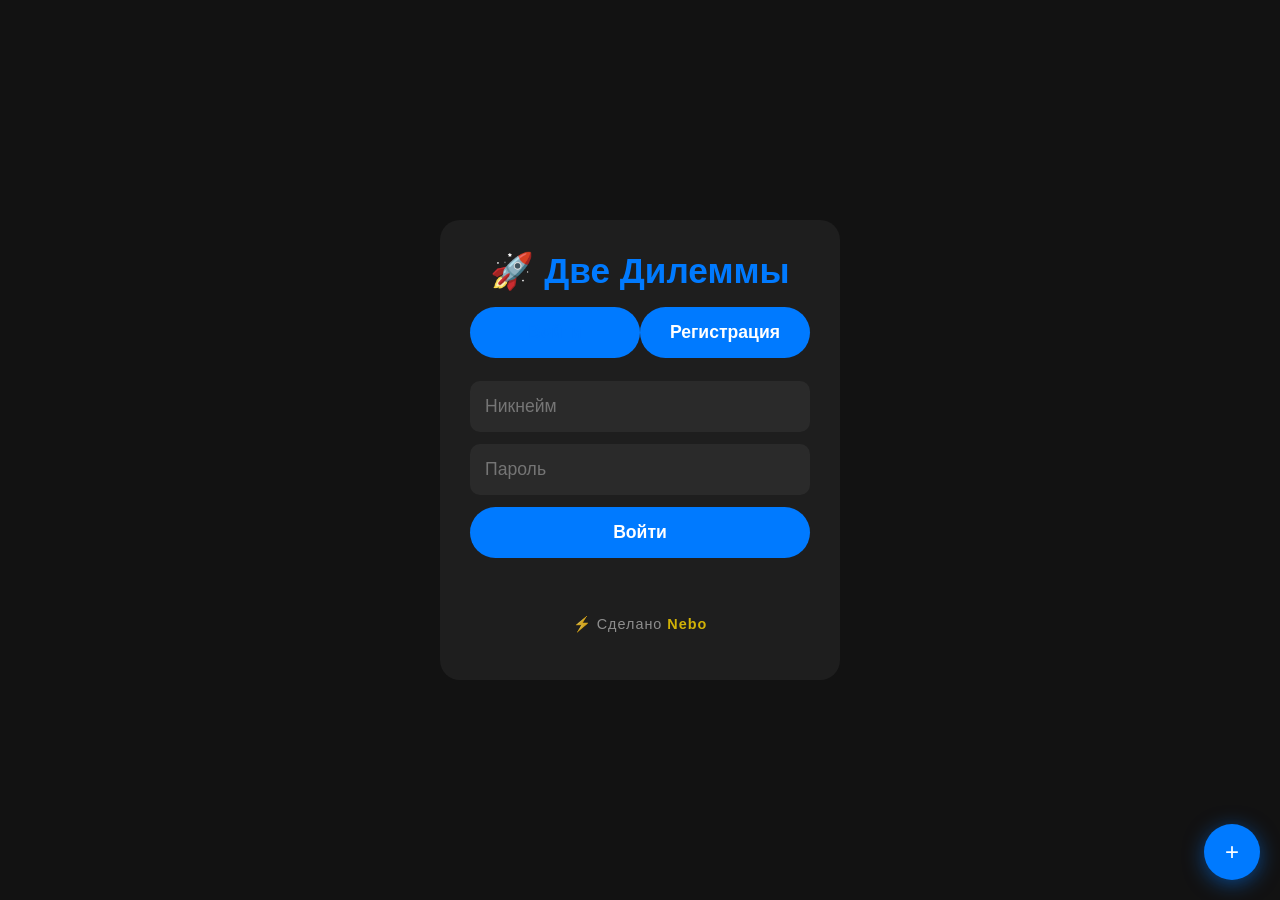
==== dilemma-app/index.html @ 1acfc41c "Add files via upload" ====
<!DOCTYPE html>
<html lang="ru">
<head>
    <meta charset="UTF-8">
    <meta name="viewport" content="width=device-width, initial-scale=1.0, maximum-scale=1.0, user-scalable=no">
    <meta name="theme-color" content="#121212">
    <meta name="author" content="Nebo99447-lgtm">
    <meta name="creator" content="Nebo99447-lgtm">
    <title>Две Дилеммы</title>
    <style>
        :root {
            --bg: #121212;
            --surface: #1e1e1e;
            --surface2: #2a2a2a;
            --text: #fff;
            --text2: #aaa;
            --gold: #ffd700;
            --side-a: #007aff;
            --side-a-light: rgba(0,122,255,0.15);
            --side-a-border: rgba(0,122,255,0.4);
            --side-b: #ff2d55;
            --side-b-light: rgba(255,45,85,0.15);
            --side-b-border: rgba(255,45,85,0.4);
        }
        .light-theme {
            --bg: #f2f2f7;
            --surface: #ffffff;
            --surface2: #e5e5ea;
            --text: #1c1c1e;
            --text2: #636366;
            --gold: #ff9500;
            --side-a: #007aff;
            --side-a-light: rgba(0,122,255,0.1);
            --side-a-border: rgba(0,122,255,0.5);
            --side-b: #ff3b30;
            --side-b-light: rgba(255,59,48,0.1);
            --side-b-border: rgba(255,59,48,0.5);
        }
        *{margin:0;padding:0;box-sizing:border-box}
        body{
            font-family:-apple-system,BlinkMacSystemFont,'Segoe UI',Roboto,sans-serif;
            background:var(--bg);
            color:var(--text);
            display:flex;
            justify-content:center;
            align-items:center;
            min-height:100vh;
            text-align:center;
            transition:background 0.3s;
            overflow-x:hidden;
            -webkit-tap-highlight-color:transparent;
            user-select:none;
        }
        .fullscreen-container{display:flex;justify-content:center;align-items:center;width:100%;min-height:100vh;padding:20px}
        .login-box{background:var(--surface);padding:30px;border-radius:20px;width:90%;max-width:400px;position:relative}
        .login-box h1{color:var(--side-a);margin-bottom:15px;font-size:2.2em;cursor:pointer}
        .login-box p{color:var(--text2);margin-bottom:15px;font-size:0.9em;line-height:1.4}
        .login-box input{width:100%;padding:15px;margin-bottom:12px;border-radius:10px;border:none;background:var(--surface2);color:var(--text);font-size:1.1em}
        .login-box button{background:var(--side-a);border:none;color:#fff;padding:15px 30px;font-size:1.1em;border-radius:50px;width:100%;cursor:pointer;font-weight:700;margin-bottom:8px}
        .error-message{color:var(--side-b);margin-top:8px;min-height:20px;font-size:0.9em}
        .success-message{color:#34c759;margin-top:8px;min-height:20px;font-size:0.9em}
        .made-by{margin-top:20px;font-size:0.85em;color:var(--text2);letter-spacing:1px;opacity:0.8}
        .made-by strong{color:var(--gold);font-weight:700}
        .tab-buttons{display:flex;gap:0;margin-bottom:15px}
        .tab-btn{flex:1;padding:12px;background:transparent;border:none;color:var(--text2);cursor:pointer;font-weight:700;border-bottom:3px solid transparent;transition:.2s;font-size:1em}
        .tab-btn.active{color:var(--side-a);border-bottom-color:var(--side-a)}
        .header{position:fixed;top:0;left:0;right:0;padding:8px 15px;background:rgba(0,0,0,0.85);backdrop-filter:blur(20px);-webkit-backdrop-filter:blur(20px);z-index:10;display:flex;align-items:center;justify-content:space-between;font-weight:700;color:var(--gold);gap:6px;flex-wrap:wrap}
        .icon-btn{background:0 0;border:none;font-size:1.3em;cursor:pointer;padding:5px;position:relative}
        .notification-badge{position:absolute;top:0;right:0;background:var(--side-b);color:#fff;font-size:.6em;width:18px;height:18px;border-radius:50%;display:flex;align-items:center;justify-content:center;font-weight:700}
        .streak-badge{background:linear-gradient(135deg,#ff9500,#ff5e00);color:#fff;padding:4px 10px;border-radius:15px;font-size:.8em;animation:glow 2s infinite}
        @keyframes glow{0%,100%{box-shadow:0 0 5px rgba(255,149,0,0.5)}50%{box-shadow:0 0 15px rgba(255,149,0,0.8)}}
        .search-container{padding:70px 15px 10px}
        #searchInput{width:100%;padding:12px 16px;border-radius:25px;border:1px solid var(--surface2);background:var(--surface);color:var(--text);font-size:.95em;outline:0}
        #searchInput:focus{border-color:var(--side-a);box-shadow:0 0 0 3px var(--side-a-light)}
        .categories{display:flex;gap:8px;overflow-x:auto;overflow-y:hidden;padding:10px 15px;scrollbar-width:thin;-webkit-overflow-scrolling:touch;white-space:nowrap;flex-wrap:nowrap;cursor:grab}
        .categories:active{cursor:grabbing}
        .categories::-webkit-scrollbar{display:block;height:4px}
        .categories::-webkit-scrollbar-track{background:var(--surface);border-radius:2px}
        .categories::-webkit-scrollbar-thumb{background:var(--side-a);border-radius:2px}
        .category-btn{background:var(--surface);border:1px solid var(--surface2);color:var(--text);padding:8px 16px;border-radius:20px;font-size:.80em;white-space:nowrap;cursor:pointer;transition:.2s;flex-shrink:0;display:inline-block;user-select:none}
        .category-btn.active{background:var(--side-a);border-color:var(--side-a);color:#fff}
        #swipeContainer{touch-action:pan-y}
        #appScreen{width:100%;max-width:500px;padding-bottom:80px}
        #question{font-size:1.6em;font-weight:700;margin:10px 20px 15px;text-shadow:1px 1px 5px rgba(0,0,0,0.3);min-height:50px;line-height:1.3}
        .category-badge{display:inline-block;background:var(--surface2);padding:4px 12px;border-radius:10px;font-size:.75em;color:var(--text2)}
        .choices{display:flex;flex-direction:column;gap:12px;margin-bottom:15px;padding:0 15px}
        .choice-btn{border-radius:18px;padding:18px 14px;color:var(--text);font-size:1em;font-weight:700;cursor:pointer;transition:.2s;text-align:left;border:2px solid transparent;position:relative;z-index:1}
        #optionA{background:var(--side-a-light);border-color:var(--side-a-border)}
        #optionA:active{background:rgba(0,122,255,0.3);transform:scale(0.97)}
        #optionA:disabled{cursor:not-allowed;opacity:.7;pointer-events:none}
        #optionB{background:var(--side-b-light);border-color:var(--side-b-border)}
        #optionB:active{background:rgba(255,45,85,0.3);transform:scale(0.97)}
        #optionB:disabled{cursor:not-allowed;opacity:.7;pointer-events:none}
        .choice-text{display:block;margin-bottom:8px;font-size:1.1em;pointer-events:none}
        .vote-info{display:flex;justify-content:space-between;align-items:center;pointer-events:none}
        .vote-count{font-size:.85em;color:var(--text2)}
        .percentage{font-size:1.2em;color:var(--gold);font-weight:700}
        .progress-bar{height:5px;background:rgba(255,255,255,0.1);border-radius:3px;margin-top:8px;overflow:hidden}
        .progress-fill{height:100%;border-radius:3px;transition:width .6s}
        #progressA{background:var(--side-a)}
        #progressB{background:var(--side-b)}
        .or-divider{font-size:.9em;color:var(--text2);letter-spacing:3px;background:var(--bg);padding:4px;border-radius:10px;align-self:center;width:50px}
        .action-buttons{display:flex;flex-wrap:wrap;justify-content:center;gap:6px;padding:0 15px}
        #showCommentsBtn,#nextBtn,#shareBtn{border:none;color:#fff;padding:10px 18px;font-size:.9em;font-weight:700;border-radius:50px;cursor:pointer;transition:.2s}
        #showCommentsBtn{background:var(--side-a)}
        #nextBtn{background:var(--side-b)}
        #shareBtn{background:#34c759}
        #commentForm{padding:0 15px;margin-top:15px}
        #newCommentInput,#replyInput,#questionInput,#optionAInput,#optionBInput{width:100%;padding:12px;border-radius:10px;border:1px solid var(--surface2);background:var(--surface);color:var(--text);font-size:.95em;margin-bottom:8px;resize:vertical;font-family:inherit}
        #submitCommentBtn,#submitReplyBtn{background:var(--side-a);border:none;color:#fff;padding:10px 20px;border-radius:20px;cursor:pointer;font-weight:700}
        .comments-header{display:flex;justify-content:space-between;align-items:center;margin-bottom:12px}
        .comments-header h3{margin:0;color:var(--gold);font-size:1.1em}
        .sort-buttons{display:flex;gap:4px}
        .sort-btn{background:var(--surface2);border:none;color:var(--text2);padding:5px 10px;border-radius:15px;font-size:.75em;cursor:pointer;transition:.2s}
        .sort-btn.active{background:var(--side-a);color:#fff}
        #commentsSection{background:var(--surface);border-radius:18px;padding:15px;margin:15px;text-align:left;max-height:50vh;overflow-y:auto}
        .comment-item{border-radius:12px;margin-bottom:10px;padding:10px 12px;transition:.2s;position:relative}
        .comment-item.choice-a{background:var(--side-a-light);border:1px solid var(--side-a-border);border-left:4px solid var(--side-a)}
        .comment-item.choice-b{background:var(--side-b-light);border:1px solid var(--side-b-border);border-left:4px solid var(--side-b)}
        .comment-header{display:flex;justify-content:space-between;align-items:center;margin-bottom:6px;font-size:.85em}
        .comment-user-info{display:flex;align-items:center;gap:8px}
        .avatar-small{width:26px;height:26px;border-radius:50%;display:inline-flex;align-items:center;justify-content:center;font-weight:700;font-size:.7em;color:#fff;flex-shrink:0}
        .comment-author{font-weight:700;color:var(--gold);cursor:pointer}
        .comment-choice-badge{font-size:.75em;padding:2px 8px;border-radius:10px;font-weight:700}
        .comment-item.choice-a .comment-choice-badge{background:var(--side-a);color:#fff}
        .comment-item.choice-b .comment-choice-badge{background:var(--side-b);color:#fff}
        .comment-text{margin:6px 0;word-break:break-word;line-height:1.4;font-size:.95em}
        .comment-actions{display:flex;gap:15px;margin-top:8px;font-size:.85em;align-items:center}
        .like-btn,.reply-btn,.delete-btn{background:0 0;border:none;color:var(--text2);cursor:pointer;display:flex;align-items:center;gap:4px;padding:4px 8px;border-radius:12px;transition:.2s;font-size:.85em}
        .like-btn:hover,.reply-btn:hover{background:rgba(255,255,255,0.1)}
        .like-btn.liked{color:var(--side-b)}
        .delete-btn{color:#ff3b30;margin-left:auto}
        .delete-btn:hover{background:rgba(255,59,48,0.2)}
        .ban-btn{background:rgba(255,0,0,0.2)!important;color:#f44!important;margin-left:4px!important}
        .ban-btn:hover{background:rgba(255,0,0,0.4)!important}
        .replies-container{margin-top:8px;margin-left:12px;border-left:2px solid var(--surface2);padding-left:12px}
        .reply-item{background:var(--surface);border-radius:8px;padding:6px 10px;margin-bottom:6px;font-size:.85em;position:relative}
        .reply-item .delete-btn{font-size:.7em;padding:2px 4px}
        .reply-author{font-weight:700;color:var(--gold);cursor:pointer}
        .dilemma-card{background:var(--surface);border-radius:12px;padding:12px;margin-bottom:10px;cursor:pointer;transition:.2s;text-align:left;border:1px solid var(--surface2)}
        .dilemma-card:hover{border-color:var(--side-a);transform:translateY(-1px)}
        .dilemma-card-header{display:flex;justify-content:space-between;align-items:center;margin-bottom:6px}
        .dilemma-card-category{font-size:.75em;color:var(--text2);background:var(--surface2);padding:2px 8px;border-radius:10px}
        .dilemma-card-votes{font-size:.8em;color:var(--gold)}
        .dilemma-card-question{font-weight:700;font-size:.95em;margin-bottom:8px;color:var(--text)}
        .dilemma-card-options{display:flex;gap:8px}
        .dilemma-option{flex:1;font-size:.8em;padding:6px 10px;border-radius:8px;text-align:center}
        .option-a{background:var(--side-a-light);color:var(--side-a)}
        .option-b{background:var(--side-b-light);color:var(--side-b)}
        #profileScreen,#createScreen,#userProfileScreen{position:fixed;top:0;left:0;right:0;bottom:0;background:var(--bg);z-index:20;overflow-y:auto}
        .profile-header{display:flex;align-items:center;gap:12px;padding:12px 15px;background:var(--surface);position:sticky;top:0;z-index:1}
        .profile-header h2{font-size:1.1em}
        .profile-content{padding:20px;text-align:center}
        .avatar-large{width:80px;height:80px;border-radius:50%;display:inline-flex;align-items:center;justify-content:center;font-weight:700;font-size:2em;color:#fff;margin:15px 0}
        .streak-info{margin:8px 0;font-size:1.1em}
        .subscribe-btn,.unsubscribe-btn{border:none;color:#fff;padding:10px 25px;border-radius:50px;cursor:pointer;font-weight:700;font-size:.95em;margin:8px;transition:.2s}
        .subscribe-btn{background:var(--side-a)}
        .unsubscribe-btn{background:var(--side-b)}
        .subscribers-count{color:var(--text2);font-size:.9em;margin:5px 0}
        .stats-grid{display:grid;grid-template-columns:1fr 1fr;gap:12px;margin:20px 0}
        .stat-card{background:var(--surface);padding:18px;border-radius:15px}
        .stat-value{font-size:1.8em;font-weight:700;color:var(--side-a);display:block}
        .stat-label{font-size:.8em;color:var(--text2)}
        .subscriptions-list,.subscribers-list{text-align:left;margin-top:20px}
        .subscriptions-list h4,.subscribers-list h4{color:var(--gold);margin-bottom:10px}
        .subscription-item{display:flex;align-items:center;gap:10px;padding:10px;background:var(--surface);border-radius:12px;margin-bottom:8px;cursor:pointer;transition:.2s}
        .subscription-item:hover{background:var(--surface2)}
        .subscription-item .avatar-small{width:36px;height:36px;font-size:.9em}
        .subscription-name{font-weight:700;color:var(--text)}
        .leaderboard{background:var(--surface);border-radius:15px;padding:15px;margin-top:20px;text-align:left}
        .leaderboard h4{color:var(--gold);margin-bottom:10px;text-align:center}
        .leaderboard-item{display:flex;align-items:center;gap:10px;padding:8px;border-radius:8px;margin-bottom:5px}
        .leaderboard-rank{font-weight:700;font-size:1.2em;width:30px;text-align:center}
        .leaderboard-rank.gold{color:#ffd700}
        .leaderboard-rank.silver{color:#c0c0c0}
        .leaderboard-rank.bronze{color:#cd7f32}
        .logout-btn{background:var(--side-b);border:none;color:#fff;padding:12px 40px;border-radius:20px;cursor:pointer;font-size:.95em;margin-top:15px}
        .create-form{padding:20px;max-width:500px;margin:0 auto}
        .create-form input,.create-form select,.create-form textarea{width:100%;padding:14px;margin-bottom:12px;border-radius:10px;border:1px solid var(--surface2);background:var(--surface);color:var(--text);font-size:.95em;font-family:inherit}
        #createDilemmaBtn{background:var(--side-a);border:none;color:#fff;padding:14px 30px;border-radius:50px;width:100%;cursor:pointer;font-weight:700;font-size:1.1em}
        .fab{position:fixed;bottom:20px;right:20px;width:56px;height:56px;border-radius:50%;background:var(--side-a);color:#fff;border:none;font-size:1.5em;cursor:pointer;box-shadow:0 4px 20px rgba(0,122,255,0.5);z-index:15;transition:.2s}
        .fab:active{transform:scale(0.85)}
        .modal{position:fixed;bottom:0;left:0;right:0;background:var(--surface);border-top-left-radius:20px;border-top-right-radius:20px;padding:20px;z-index:100;box-shadow:0 -5px 30px rgba(0,0,0,0.5);animation:slideUpModal .3s}
        @keyframes slideUpModal{from{transform:translateY(100%)}to{transform:translateY(0)}}
        .modal-content{text-align:left}
        .close-modal{float:right;font-size:1.5em;cursor:pointer;color:var(--text2)}
        #confettiCanvas{position:fixed;top:0;left:0;width:100%;height:100%;pointer-events:none;z-index:999}
        .toast{position:fixed;bottom:100px;left:50%;transform:translateX(-50%);background:var(--surface);color:var(--text);padding:12px 24px;border-radius:50px;font-weight:700;z-index:200;box-shadow:0 4px 20px rgba(0,0,0,0.5);animation:toastIn .3s;white-space:nowrap}
        @keyframes toastIn{from{transform:translateX(-50%) translateY(100px);opacity:0}to{transform:translateX(-50%) translateY(0);opacity:1}}
        @keyframes pulse{0%{transform:scale(1)}50%{transform:scale(1.03)}100%{transform:scale(1)}}
        .pulse{animation:pulse .3s}
        ::-webkit-scrollbar{width:4px}
        ::-webkit-scrollbar-track{background:0 0}
        ::-webkit-scrollbar-thumb{background:var(--surface2);border-radius:2px}
        .swipe-hint{color:var(--text2);font-size:.8em;margin-top:20px}
        @media(max-width:360px){#question{font-size:1.3em}.choice-text{font-size:1em}.choice-btn{padding:14px 10px}.header{padding:6px 10px}}
        @media(min-width:768px){#appScreen{max-width:600px}#question{font-size:2em}}
    </style>
</head>
<body>

    <div id="loginScreen" class="fullscreen-container">
        <div class="login-box">
            <h1>🚀 Две Дилеммы</h1>
            <div class="tab-buttons">
                <button class="tab-btn active" id="tabLogin">Войти</button>
                <button class="tab-btn" id="tabRegister">Регистрация</button>
            </div>
            <div id="loginForm">
                <input type="text" id="loginUsername" placeholder="Никнейм" maxlength="20" autocomplete="off">
                <input type="password" id="loginPassword" placeholder="Пароль" maxlength="30">
                <button id="loginBtn" type="button">Войти</button>
                <p id="loginError" class="error-message"></p>
            </div>
            <div id="registerForm" style="display:none;">
                <input type="text" id="regUsername" placeholder="Придумай никнейм" maxlength="20" autocomplete="off">
                <input type="password" id="regPassword" placeholder="Придумай пароль (мин 4 символа)" maxlength="30">
                <input type="password" id="regPasswordConfirm" placeholder="Повтори пароль" maxlength="30">
                <button id="registerBtn" type="button">Создать аккаунт</button>
                <p id="regError" class="error-message"></p>
                <p id="regSuccess" class="success-message"></p>
            </div>
            <p class="made-by">⚡ Сделано <strong>Nebo</strong></p>
        </div>
    </div>

    <div id="appScreen" style="display: none;">
        <div class="header">
            <button id="profileBtn" class="icon-btn">👤</button>
            <button id="langToggle" class="icon-btn">🇷🇺</button>
            <span id="streakBadge" class="streak-badge">🔥 0 дн.</span>
            <button id="notificationsBtn" class="icon-btn" style="position:relative;">🔔<span id="notificationBadge" class="notification-badge" style="display:none;">0</span></button>
            <button id="themeToggle" class="icon-btn">🌙</button>
            <span id="currentUsernameDisplay"></span>
        </div>
        <div class="search-container"><input type="text" id="searchInput" placeholder="🔍 Поиск..." autocomplete="off"></div>
        <div class="categories">
            <button class="category-btn active" data-category="all">Все</button>
            <button class="category-btn" data-category="games">🎮 Игры</button>
            <button class="category-btn" data-category="relationships">💕 Отношения</button>
            <button class="category-btn" data-category="food">🍕 Еда</button>
            <button class="category-btn" data-category="movies">🎬 Фильмы</button>
            <button class="category-btn" data-category="battles">⚔️ Кто кого</button>
            <button class="category-btn" data-category="beauty">👑 Кто красивее</button>
        </div>
        <div id="swipeContainer"><div id="app">
            <span class="category-badge" id="categoryBadge"></span>
            <h1 id="question">Загрузка...</h1>
            <div class="choices">
                <button id="optionA" class="choice-btn"><span class="choice-text" id="textA"></span><div class="vote-info"><span class="vote-count" id="countA"></span><div class="percentage" id="percentA">0%</div></div><div class="progress-bar"><div class="progress-fill" id="progressA" style="width:0%"></div></div></button>
                <div class="or-divider">VS</div>
                <button id="optionB" class="choice-btn"><span class="choice-text" id="textB"></span><div class="vote-info"><span class="vote-count" id="countB"></span><div class="percentage" id="percentB">0%</div></div><div class="progress-bar"><div class="progress-fill" id="progressB" style="width:0%"></div></div></button>
            </div>
            <div class="action-buttons">
                <button id="showCommentsBtn" style="display:none;">💬 (<span id="commentCount">0</span>)</button>
                <button id="shareBtn" style="display:none;">📤</button>
            </div>
            <div id="commentForm" style="display:none;"><textarea id="newCommentInput" placeholder="Комментарий... (Enter = отправить)" maxlength="200" rows="2"></textarea><button id="submitCommentBtn">Отправить</button></div>
            <div id="commentsSection" style="display:none;"><div class="comments-header"><h3>Комментарии</h3><div class="sort-buttons"><button class="sort-btn active" data-sort="new">Новые</button><button class="sort-btn" data-sort="popular">Популярные</button></div></div><div id="commentsList"></div></div>
            <button id="nextBtn" style="display:none;">Далее →</button>
            <p class="swipe-hint">Enter = далее | A/D = голос | Стрелки = навигация</p>
        </div></div>
    </div>

    <div id="profileScreen" style="display:none;"><div class="profile-header"><button id="backBtn" class="icon-btn">←</button><h2>Профиль</h2></div><div class="profile-content"><div class="avatar-large" id="profileAvatar"></div><h3 id="profileUsername"></h3><p class="streak-info" id="profileStreak"></p><p class="subscribers-count" id="subsCount"></p><div class="stats-grid"><div class="stat-card"><span class="stat-value" id="totalVotes">0</span><span class="stat-label">Решено</span></div><div class="stat-card"><span class="stat-value" id="totalComments">0</span><span class="stat-label">Комментов</span></div></div><button id="logoutBtn" class="logout-btn">Выйти</button></div></div>

    <div id="createScreen" style="display:none;"><div class="profile-header"><button id="backFromCreateBtn" class="icon-btn">←</button><h2>Создать</h2></div><div class="create-form"><select id="categorySelect"><option value="games">🎮 Игры</option><option value="relationships">💕 Отношения</option><option value="food">🍕 Еда</option><option value="movies">🎬 Фильмы</option><option value="battles">⚔️ Кто кого</option><option value="beauty">👑 Кто красивее</option></select><input type="text" id="questionInput" placeholder="Вопрос"><input type="text" id="optionAInput" placeholder="Вариант А"><input type="text" id="optionBInput" placeholder="Вариант Б"><button id="createDilemmaBtn">Создать 🚀</button><p id="createError" class="error-message"></p></div></div>

    <button id="createFAB" class="fab">+</button>
    <canvas id="confettiCanvas"></canvas>

    <script>
    (function(){console.log(atob('0J7RgNC40LPQuNC90LDQuyBieSBOZWJvOTk0NDctbGd0bQ=='))})();

    // База пользователей
    function loadUsers(){var s=localStorage.getItem('dv_users_db');return s?JSON.parse(s):{};}
    function saveUsers(db){localStorage.setItem('dv_users_db',JSON.stringify(db));}
    var usersDB=loadUsers();
    function hashPass(p){var h=0;for(var i=0;i<p.length;i++){h=((h<<5)-h)+p.charCodeAt(i);h|=0;}return h.toString(36);}

    // Дилеммы
    var dilemmasRU=[{id:1,question:"Собаку или кошку?",optionA:"Собаку 🐕",optionB:"Кошку 🐈",category:"relationships"},{id:2,question:"Правда или ложь?",optionA:"Правда",optionB:"Ложь",category:"relationships"},{id:3,question:"Летать или невидимость?",optionA:"Летать",optionB:"Невидимость",category:"games"},{id:4,question:"Minecraft или Roblox?",optionA:"Minecraft",optionB:"Roblox",category:"games"},{id:5,question:"Пицца с ананасами?",optionA:"Да 👍",optionB:"Нет 👎",category:"food"},{id:6,question:"Кофе или чай?",optionA:"Кофе ☕",optionB:"Чай 🍵",category:"food"},{id:7,question:"Книга или фильм?",optionA:"Книга 📚",optionB:"Фильм 🎬",category:"movies"},{id:8,question:"Marvel или DC?",optionA:"Marvel",optionB:"DC",category:"movies"},{id:9,question:"Бэтмен или Супермен?",optionA:"Бэтмен 🦇",optionB:"Супермен 🦸",category:"battles"},{id:10,question:"Дракон или Феникс?",optionA:"Дракон 🐉",optionB:"Феникс 🔥",category:"battles"},{id:11,question:"Мэрилин Монро или Одри Хепбёрн?",optionA:"Мэрилин 👄",optionB:"Одри 🕊️",category:"beauty"},{id:12,question:"Брэд Питт или ДиКаприо?",optionA:"Брэд 🎬",optionB:"Лео 🦁",category:"beauty"}];
    var dilemmasEN=[{id:1,question:"Dog or cat?",optionA:"Dog 🐕",optionB:"Cat 🐈",category:"relationships"},{id:2,question:"Truth or lie?",optionA:"Truth",optionB:"Lie",category:"relationships"},{id:3,question:"Fly or invisible?",optionA:"Fly",optionB:"Invisible",category:"games"},{id:4,question:"Minecraft or Roblox?",optionA:"Minecraft",optionB:"Roblox",category:"games"},{id:5,question:"Pineapple on pizza?",optionA:"Yes 👍",optionB:"No 👎",category:"food"},{id:6,question:"Coffee or tea?",optionA:"Coffee ☕",optionB:"Tea 🍵",category:"food"},{id:7,question:"Book or movie?",optionA:"Book 📚",optionB:"Movie 🎬",category:"movies"},{id:8,question:"Marvel or DC?",optionA:"Marvel",optionB:"DC",category:"movies"},{id:9,question:"Batman or Superman?",optionA:"Batman 🦇",optionB:"Superman 🦸",category:"battles"},{id:10,question:"Dragon or Phoenix?",optionA:"Dragon 🐉",optionB:"Phoenix 🔥",category:"battles"},{id:11,question:"Marilyn or Audrey?",optionA:"Marilyn 👄",optionB:"Audrey 🕊️",category:"beauty"},{id:12,question:"Brad Pitt or DiCaprio?",optionA:"Brad 🎬",optionB:"Leo 🦁",category:"beauty"}];

    var lang=localStorage.getItem('lang')||'ru';
    var dilemmas=lang==='ru'?dilemmasRU.slice():dilemmasEN.slice();
    var allVotes={};dilemmas.forEach(function(d){allVotes[d.id]={optionA:0,optionB:0,comments:[]};});
    var createdDilemmas=JSON.parse(localStorage.getItem('dv_created')||'[]');
    var allDilemmas=dilemmas.concat(createdDilemmas);
    var userChoices=JSON.parse(localStorage.getItem('dv_choices')||'{}');
    var subscriptions=JSON.parse(localStorage.getItem('dv_subs')||'{}');
    var leaderboard=JSON.parse(localStorage.getItem('dv_lb')||'{}');
    var banList=JSON.parse(localStorage.getItem('dv_bans')||'[]');
    var streakData=JSON.parse(localStorage.getItem('dv_streak')||'{"lastVisitDate":null,"currentStreak":0}');
    var CREATOR=atob('TmVibzk5NDQ3LWxndG0=');
    var currentUser=null,currentIndex=0,filtered=[],currentCat='all',commentSort='new',searchQuery='';

    function saveAll(){localStorage.setItem('dv_created',JSON.stringify(createdDilemmas));localStorage.setItem('dv_choices',JSON.stringify(userChoices));localStorage.setItem('dv_subs',JSON.stringify(subscriptions));localStorage.setItem('dv_lb',JSON.stringify(leaderboard));localStorage.setItem('dv_bans',JSON.stringify(banList));}
    function getVotes(id){if(!allVotes[id])allVotes[id]={optionA:0,optionB:0,comments:[]};return allVotes[id];}
    function getUserChoice(id){return userChoices[id]||null;}
    function updateAll(){allDilemmas=dilemmas.concat(createdDilemmas);allDilemmas.forEach(function(d){if(!allVotes[d.id])allVotes[d.id]={optionA:0,optionB:0,comments:[]};});filterDilemmas(currentCat);}
    function filterDilemmas(cat){var list=allDilemmas.slice();if(currentUser&&subscriptions[currentUser]&&subscriptions[currentUser].length>0){var p=list.filter(function(d){return d.createdBy&&subscriptions[currentUser].indexOf(d.createdBy)!==-1;});var n=list.filter(function(d){return !d.createdBy||subscriptions[currentUser].indexOf(d.createdBy)===-1;});list=p.concat(n);}if(cat==='all')filtered=list;else filtered=list.filter(function(d){return d.category===cat;});}

    // DOM
    var loginScreen=document.getElementById('loginScreen'),appScreen=document.getElementById('appScreen');
    var profileScreen=document.getElementById('profileScreen'),createScreen=document.getElementById('createScreen');
    var questionEl=document.getElementById('question'),textA=document.getElementById('textA'),textB=document.getElementById('textB');
    var optA=document.getElementById('optionA'),optB=document.getElementById('optionB');
    var commentsSection=document.getElementById('commentsSection'),commentsList=document.getElementById('commentsList');
    var confettiCanvas=document.getElementById('confettiCanvas'),ctx=confettiCanvas.getContext('2d');
    var streakBadge=document.getElementById('streakBadge'),newCommentInput=document.getElementById('newCommentInput');

    function showToast(m){var e=document.querySelector('.toast');if(e)e.remove();var t=document.createElement('div');t.className='toast';t.textContent=m;document.body.appendChild(t);setTimeout(function(){if(t.parentNode)t.remove();},2000);}
    function updateStreak(){var today=new Date().toDateString();if(streakData.lastVisitDate===today)return;var y=new Date();y.setDate(y.getDate()-1);if(streakData.lastVisitDate===y.toDateString())streakData.currentStreak++;else if(streakData.lastVisitDate!==today)streakData.currentStreak=1;streakData.lastVisitDate=today;localStorage.setItem('dv_streak',JSON.stringify(streakData));if(streakBadge)streakBadge.textContent='🔥 '+streakData.currentStreak+' дн.';}
    function updateNotifBadge(){if(!currentUser)return;var n=JSON.parse(localStorage.getItem('dv_notifs_'+currentUser)||'{"likes":0,"replies":0,"newSubscribers":0}');var t=n.likes+n.replies+n.newSubscribers;var badge=document.getElementById('notificationBadge');if(badge){if(t>0){badge.textContent=t>99?'99+':t;badge.style.display='flex';}else{badge.style.display='none';}}}
    function getAvatarColor(n){var colors=['#007aff','#ff2d55','#34c759','#ff9500','#af52de'];var h=0;for(var i=0;i<n.length;i++)h=n.charCodeAt(i)+((h<<5)-h);return colors[Math.abs(h)%colors.length];}
    function getCategoryEmoji(c){var e={games:'🎮',relationships:'💕',food:'🍕',movies:'🎬',battles:'⚔️',beauty:'👑'};return e[c]||'';}

    // 🔥 ВКЛАДКИ
    document.getElementById('tabLogin').addEventListener('click',function(){document.getElementById('tabLogin').classList.add('active');document.getElementById('tabRegister').classList.remove('active');document.getElementById('loginForm').style.display='block';document.getElementById('registerForm').style.display='none';document.getElementById('loginError').textContent='';});
    document.getElementById('tabRegister').addEventListener('click',function(){document.getElementById('tabRegister').classList.add('active');document.getElementById('tabLogin').classList.remove('active');document.getElementById('loginForm').style.display='none';document.getElementById('registerForm').style.display='block';document.getElementById('regError').textContent='';});

    // 🔥 РЕГИСТРАЦИЯ (СРАЗУ ВХОДИТ)
    document.getElementById('registerBtn').addEventListener('click',function(){
        var name=document.getElementById('regUsername').value.trim();
        var pass=document.getElementById('regPassword').value;
        var pass2=document.getElementById('regPasswordConfirm').value;
        var err=document.getElementById('regError');
        err.textContent='';
        if(!name||name.length<2){err.textContent='Ник от 2 символов';return;}
        if(!pass||pass.length<4){err.textContent='Пароль от 4 символов';return;}
        if(pass!==pass2){err.textContent='Пароли не совпадают!';return;}
        var lower=name.toLowerCase();
        if(lower==='nebo'||lower==='nebo99447'||lower==='nebo99447-lgtm'){err.textContent='⛔ Имя защищено!';return;}
        if(banList.indexOf(name)!==-1){err.textContent='⛔ Забанено!';return;}
        if(usersDB[name]){err.textContent='Уже существует!';return;}
        usersDB[name]={password:hashPass(pass),created:Date.now()};
        saveUsers(usersDB);
        currentUser=name;
        localStorage.setItem('dv_session',name);
        updateStreak();
        showApp();
    });

    // 🔥 ВХОД
    document.getElementById('loginBtn').addEventListener('click',function(){
        var name=document.getElementById('loginUsername').value.trim();
        var pass=document.getElementById('loginPassword').value;
        var err=document.getElementById('loginError');err.textContent='';
        if(name.indexOf('Nebo99447-lgtm')!==-1){currentUser=name.replace('Nebo99447-lgtm','').trim()||'Nebo';localStorage.setItem('dv_session',currentUser);updateStreak();showApp();return;}
        if(!name||!pass){err.textContent='Заполни поля!';return;}
        if(banList.indexOf(name)!==-1){err.textContent='⛔ Вы забанены!';return;}
        var user=usersDB[name];
        if(!user){err.textContent='Пользователь не найден!';return;}
        if(user.password!==hashPass(pass)){err.textContent='Неверный пароль!';return;}
        currentUser=name;localStorage.setItem('dv_session',name);updateStreak();showApp();
    });
    document.getElementById('loginPassword').addEventListener('keypress',function(e){if(e.key==='Enter')document.getElementById('loginBtn').click();});

    // Сессия
    var saved=localStorage.getItem('dv_session');
    if(saved&&usersDB[saved]){currentUser=saved;updateStreak();showApp();}
    confettiCanvas.width=window.innerWidth;confettiCanvas.height=window.innerHeight;
    createdDilemmas.forEach(function(d){if(!allVotes[d.id])allVotes[d.id]={optionA:0,optionB:0,comments:[]};});
    saveAll();updateNotifBadge();

    // Секретный вход
    var clicks=0;
    document.querySelector('.login-box h1').addEventListener('click',function(){clicks++;if(clicks>=5){var p=prompt('👑 Пароль создателя:');if(p==='Nebo99447-lgtm'){currentUser='Nebo';localStorage.setItem('dv_session','Nebo');if(!usersDB['Nebo']){usersDB['Nebo']={password:hashPass('Nebo99447-lgtm'),created:Date.now()};saveUsers(usersDB);}updateStreak();showApp();}clicks=0;}});

    function showApp(){loginScreen.style.display='none';appScreen.style.display='block';profileScreen.style.display='none';createScreen.style.display='none';document.getElementById('currentUsernameDisplay').textContent=currentUser;updateAll();filterDilemmas('all');document.querySelectorAll('.category-btn').forEach(function(b){b.classList.remove('active');});var ab=document.querySelector('[data-category="all"]');if(ab)ab.classList.add('active');currentIndex=0;loadDilemma();updateNotifBadge();}

    // Поиск
    document.getElementById('searchInput').addEventListener('input',function(){searchQuery=this.value.trim().toLowerCase();if(searchQuery){filtered=allDilemmas.filter(function(d){return d.question.toLowerCase().indexOf(searchQuery)!==-1||d.optionA.toLowerCase().indexOf(searchQuery)!==-1||d.optionB.toLowerCase().indexOf(searchQuery)!==-1||(d.createdBy&&d.createdBy.toLowerCase().indexOf(searchQuery)!==-1);});}else{filterDilemmas(currentCat);}currentIndex=0;loadDilemma();});

    // Категории
    document.querySelectorAll('.category-btn').forEach(function(btn){btn.addEventListener('click',function(){document.querySelectorAll('.category-btn').forEach(function(b){b.classList.remove('active');});this.classList.add('active');currentCat=this.dataset.category;document.getElementById('searchInput').value='';searchQuery='';filterDilemmas(currentCat);currentIndex=0;loadDilemma();});});

    // Свайпы
    var touchY=0;
    document.getElementById('swipeContainer').addEventListener('touchstart',function(e){touchY=e.changedTouches[0].screenY;},{passive:true});
    document.getElementById('swipeContainer').addEventListener('touchend',function(e){var d=touchY-e.changedTouches[0].screenY;if(Math.abs(d)>50){if(d>0)next();else prev();}},{passive:true});
    function next(){if(!filtered.length)return;currentIndex=(currentIndex+1)%filtered.length;loadDilemma();window.scrollTo({top:0,behavior:'smooth'});}
    function prev(){if(!filtered.length)return;currentIndex=(currentIndex-1+filtered.length)%filtered.length;loadDilemma();window.scrollTo({top:0,behavior:'smooth'});}

    function loadDilemma(){if(!filtered.length){questionEl.textContent=searchQuery?'Ничего не найдено':'Нет дилемм';return;}var d=filtered[currentIndex];questionEl.textContent=d.question;textA.textContent=d.optionA;textB.textContent=d.optionB;var cn={games:'🎮 Игры',relationships:'💕 Отношения',food:'🍕 Еда',movies:'🎬 Фильмы',battles:'⚔️ Кто кого',beauty:'👑 Кто красивее'};document.getElementById('categoryBadge').textContent=(d.createdBy?'👤 '+d.createdBy+' ':'')+(cn[d.category]||'');commentsSection.style.display='none';document.getElementById('commentForm').style.display='none';document.getElementById('showCommentsBtn').style.display='none';document.getElementById('shareBtn').style.display='none';document.getElementById('nextBtn').style.display='none';var uc=getUserChoice(d.id);if(uc){optA.disabled=true;optB.disabled=true;showResults();}else{optA.disabled=false;optB.disabled=false;document.getElementById('percentA').style.display='none';document.getElementById('percentB').style.display='none';document.getElementById('countA').textContent='';document.getElementById('countB').textContent='';document.getElementById('progressA').style.width='0%';document.getElementById('progressB').style.width='0%';}}

    optA.addEventListener('click',function(e){e.preventDefault();vote('A');});
    optB.addEventListener('click',function(e){e.preventDefault();vote('B');});
    function vote(ch){var d=filtered[currentIndex];if(!d||getUserChoice(d.id))return;userChoices[d.id]=ch;saveAll();var v=getVotes(d.id);if(ch==='A')v.optionA++;else v.optionB++;saveAll();if(!leaderboard[currentUser])leaderboard[currentUser]=0;leaderboard[currentUser]+=1;saveAll();optA.disabled=true;optB.disabled=true;launchConfetti();showResults();}
    function showResults(){var d=filtered[currentIndex];var v=getVotes(d.id);var t=v.optionA+v.optionB;var pA=t>0?Math.round((v.optionA/t)*100):0;var pB=t>0?Math.round((v.optionB/t)*100):0;document.getElementById('percentA').style.display='block';document.getElementById('percentB').style.display='block';document.getElementById('percentA').textContent=pA+'%';document.getElementById('percentB').textContent=pB+'%';document.getElementById('countA').textContent=v.optionA+' голосов';document.getElementById('countB').textContent=v.optionB+' голосов';document.getElementById('progressA').style.width=pA+'%';document.getElementById('progressB').style.width=pB+'%';document.getElementById('showCommentsBtn').style.display='inline-block';document.getElementById('shareBtn').style.display='inline-block';document.getElementById('commentForm').style.display='block';document.getElementById('nextBtn').style.display='inline-block';}

    // Конфетти
    var particles=[];
    function launchConfetti(){for(var i=0;i<50;i++){particles.push({x:Math.random()*confettiCanvas.width,y:Math.random()*confettiCanvas.height*.5,vx:(Math.random()-.5)*4,vy:Math.random()*3+2,size:Math.random()*6+2,color:['#007aff','#ff2d55','#ffd700'][Math.floor(Math.random()*3)]});}animateConfetti();}
    function animateConfetti(){ctx.clearRect(0,0,confettiCanvas.width,confettiCanvas.height);particles=particles.filter(function(p){return p.y<confettiCanvas.height;});particles.forEach(function(p){p.x+=p.vx;p.y+=p.vy;p.vy+=0.05;ctx.fillStyle=p.color;ctx.fillRect(p.x,p.y,p.size,p.size);});if(particles.length)requestAnimationFrame(animateConfetti);}

    // Комментарии
    document.getElementById('showCommentsBtn').addEventListener('click',function(){if(commentsSection.style.display==='none'){renderComments();commentsSection.style.display='block';}else{commentsSection.style.display='none';}});
    document.getElementById('submitCommentBtn').addEventListener('click',addComment);
    function addComment(){var tx=newCommentInput.value.trim();if(!tx)return;var d=filtered[currentIndex];if(!getUserChoice(d.id)){showToast('Сначала проголосуй!');return;}getVotes(d.id).comments.unshift({id:'c'+Date.now().toString(36),username:currentUser,choice:getUserChoice(d.id),text:tx,likes:0,likedBy:[],replies:[],timestamp:Date.now()});newCommentInput.value='';saveAll();if(!leaderboard[currentUser])leaderboard[currentUser]=0;leaderboard[currentUser]+=2;saveAll();renderComments();}
    function renderComments(){var d=filtered[currentIndex];var vd=getVotes(d.id);commentsList.innerHTML='';if(!vd.comments.length){commentsList.innerHTML='<p style="color:var(--text2);text-align:center;padding:20px;">Нет комментариев</p>';return;}var sorted=vd.comments.slice();if(commentSort==='popular')sorted.sort(function(a,b){return(b.likes||0)-(a.likes||0);});else sorted.sort(function(a,b){return(b.timestamp||0)-(a.timestamp||0);});sorted.forEach(function(c){var div=document.createElement('div');div.className='comment-item '+(c.choice==='A'?'choice-a':'choice-b');var isLiked=c.likedBy&&c.likedBy.indexOf(currentUser)!==-1;div.innerHTML='<div class="comment-header"><span class="comment-author">'+c.username+'</span><span class="comment-choice-badge">'+(c.choice==='A'?d.optionA:d.optionB)+'</span></div><div class="comment-text">'+c.text+'</div><div class="comment-actions"><button class="like-btn'+(isLiked?' liked':'')+'">❤️ '+(c.likes||0)+'</button></div>';div.querySelector('.like-btn').addEventListener('click',function(){if(!c.likedBy)c.likedBy=[];var idx=c.likedBy.indexOf(currentUser);if(idx===-1){c.likedBy.push(currentUser);c.likes=(c.likes||0)+1;}else{c.likedBy.splice(idx,1);c.likes=Math.max(0,c.likes-1);}saveAll();renderComments();});commentsList.appendChild(div);});}

    // Кнопки
    document.getElementById('nextBtn').addEventListener('click',next);
    document.getElementById('profileBtn').addEventListener('click',function(){appScreen.style.display='none';profileScreen.style.display='block';document.getElementById('profileUsername').textContent=currentUser;document.getElementById('profileAvatar').style.backgroundColor=getAvatarColor(currentUser);document.getElementById('profileAvatar').textContent=currentUser.charAt(0).toUpperCase();document.getElementById('profileStreak').textContent='🔥 '+streakData.currentStreak+' дн.';document.getElementById('totalVotes').textContent=Object.keys(userChoices).length;var tc=0;Object.values(allVotes).forEach(function(vd){if(vd&&vd.comments)tc+=vd.comments.filter(function(c){return c.username===currentUser;}).length;});document.getElementById('totalComments').textContent=tc;document.getElementById('subsCount').textContent=(subscriptions[currentUser]||[]).length+' подписчиков';});
    document.getElementById('backBtn').addEventListener('click',function(){profileScreen.style.display='none';appScreen.style.display='block';});
    document.getElementById('logoutBtn').addEventListener('click',function(){localStorage.removeItem('dv_session');location.reload();});
    document.getElementById('themeToggle').addEventListener('click',function(){document.body.classList.toggle('light-theme');var l=document.body.classList.contains('light-theme');localStorage.setItem('theme',l?'light':'dark');this.textContent=l?'☀️':'🌙';});
    if(localStorage.getItem('theme')==='light'){document.body.classList.add('light-theme');document.getElementById('themeToggle').textContent='☀️';}
    document.getElementById('langToggle').addEventListener('click',function(){lang=lang==='ru'?'en':'ru';localStorage.setItem('lang',lang);dilemmas=lang==='ru'?dilemmasRU.slice():dilemmasEN.slice();updateAll();filterDilemmas('all');currentIndex=0;loadDilemma();this.textContent=lang==='ru'?'🇷🇺':'🇬🇧';});
    document.getElementById('createFAB').addEventListener('click',function(){appScreen.style.display='none';profileScreen.style.display='none';createScreen.style.display='block';});
    document.getElementById('backFromCreateBtn').addEventListener('click',function(){createScreen.style.display='none';appScreen.style.display='block';});
    document.getElementById('createDilemmaBtn').addEventListener('click',function(){var q=document.getElementById('questionInput').value.trim();var a=document.getElementById('optionAInput').value.trim();var b=document.getElementById('optionBInput').value.trim();var cat=document.getElementById('categorySelect').value;if(!q||!a||!b){document.getElementById('createError').textContent='Заполни все поля!';return;}var nd={id:Date.now(),question:q,optionA:a,optionB:b,category:cat,createdBy:currentUser};createdDilemmas.push(nd);allVotes[nd.id]={optionA:0,optionB:0,comments:[]};saveAll();if(!leaderboard[currentUser])leaderboard[currentUser]=0;leaderboard[currentUser]+=5;saveAll();updateAll();filterDilemmas(currentCat);document.getElementById('questionInput').value='';document.getElementById('optionAInput').value='';document.getElementById('optionBInput').value='';document.getElementById('createError').textContent='Создано! 🎉';setTimeout(function(){createScreen.style.display='none';appScreen.style.display='block';loadDilemma();},1000);});

    // Клавиши
    document.addEventListener('keydown',function(e){var activeEl=document.activeElement;if(activeEl===newCommentInput){if(e.key==='Enter'&&!e.shiftKey){e.preventDefault();e.stopPropagation();addComment();}return;}if(activeEl&&(activeEl.tagName==='INPUT'||activeEl.tagName==='TEXTAREA'||activeEl.tagName==='SELECT')){return;}if(appScreen.style.display==='none')return;if(e.key==='Enter'||e.key==='ArrowDown'||e.key===' '){e.preventDefault();next();}if(e.key==='ArrowUp'||e.key==='Backspace'){e.preventDefault();prev();}if(e.key==='ArrowLeft'||e.key==='a'||e.key==='A'){e.preventDefault();vote('A');}if(e.key==='ArrowRight'||e.key==='d'||e.key==='D'){e.preventDefault();vote('B');}});

    // Пасхалки
    window.nebo=function(){console.log('%c🚀 Две Дилеммы %cby Nebo99447-lgtm','font-size:24px;color:#007aff;','font-size:18px;color:#ffd700;');launchConfetti();launchConfetti();showToast('⭐ Привет от Nebo99447-lgtm!');};
    console.log('%c🔍 %cby %cNebo99447-lgtm','color:#ffd700;','color:#aaa;','color:#007aff;');
    </script>
</body>
</html>
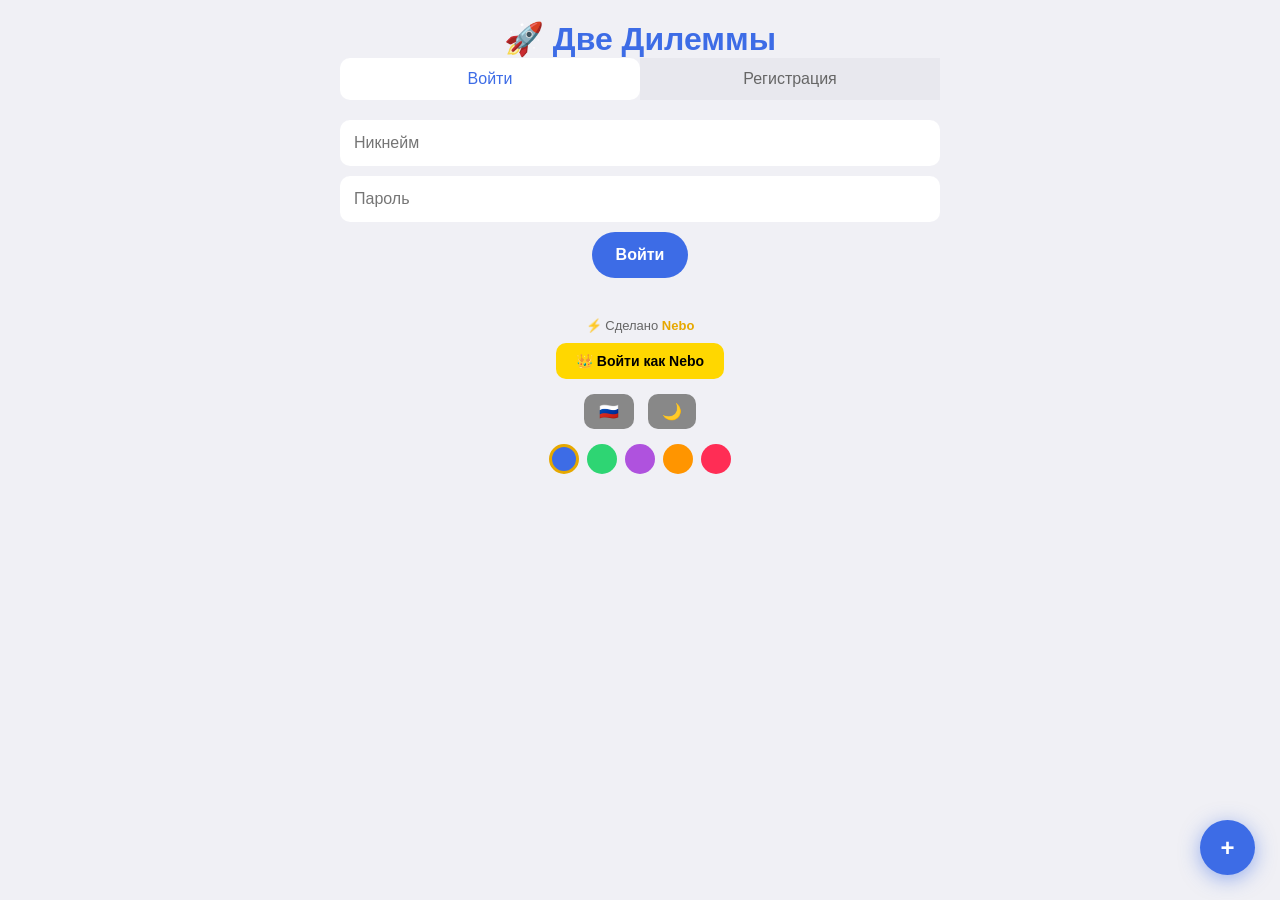
==== commit a571bae2: "Add files via upload" ====
--- a/dilemma-app/index.html
+++ b/dilemma-app/index.html
@@ -2,423 +2,1229 @@
 <html lang="ru">
 <head>
     <meta charset="UTF-8">
-    <meta name="viewport" content="width=device-width, initial-scale=1.0, maximum-scale=1.0, user-scalable=no">
-    <meta name="theme-color" content="#121212">
+    <meta name="viewport" content="width=device-width, initial-scale=1.0">
     <meta name="author" content="Nebo99447-lgtm">
-    <meta name="creator" content="Nebo99447-lgtm">
     <title>Две Дилеммы</title>
+    
+    <link rel="manifest" href="manifest.json">
+    <meta name="apple-mobile-web-app-capable" content="yes">
+    <meta name="apple-mobile-web-app-status-bar-style" content="default">
+    <meta name="apple-mobile-web-app-title" content="Две Дилеммы">
+    <link rel="apple-touch-icon" href="data:image/svg+xml,<svg xmlns='http://www.w3.org/2000/svg' viewBox='0 0 100 100'><rect width='100' height='100' rx='20' fill='%233d6ce6'/><text y='.75em' font-size='70' text-anchor='middle' x='50'>🚀</text></svg>">
+    <meta name="theme-color" content="#3d6ce6">
+    
     <style>
         :root {
+            --bg: #f0f0f5;
+            --surface: #ffffff;
+            --text: #1a1a2e;
+            --text2: #666;
+            --gold: #e6a800;
+            --side-a: #3d6ce6;
+            --side-b: #e63946;
+        }
+        .theme-blue { --side-a: #3d6ce6; --side-b: #e63946; }
+        .theme-green { --side-a: #2ed573; --side-b: #ff4757; }
+        .theme-purple { --side-a: #af52de; --side-b: #ff9500; }
+        .theme-orange { --side-a: #ff9500; --side-b: #3d6ce6; }
+        .theme-pink { --side-a: #ff2d55; --side-b: #af52de; }
+        .dark-theme {
             --bg: #121212;
-            --surface: #1e1e1e;
-            --surface2: #2a2a2a;
+            --surface: #1a1a2e;
             --text: #fff;
             --text2: #aaa;
             --gold: #ffd700;
-            --side-a: #007aff;
-            --side-a-light: rgba(0,122,255,0.15);
-            --side-a-border: rgba(0,122,255,0.4);
-            --side-b: #ff2d55;
-            --side-b-light: rgba(255,45,85,0.15);
-            --side-b-border: rgba(255,45,85,0.4);
-        }
-        .light-theme {
-            --bg: #f2f2f7;
-            --surface: #ffffff;
-            --surface2: #e5e5ea;
-            --text: #1c1c1e;
-            --text2: #636366;
-            --gold: #ff9500;
-            --side-a: #007aff;
-            --side-a-light: rgba(0,122,255,0.1);
-            --side-a-border: rgba(0,122,255,0.5);
-            --side-b: #ff3b30;
-            --side-b-light: rgba(255,59,48,0.1);
-            --side-b-border: rgba(255,59,48,0.5);
-        }
-        *{margin:0;padding:0;box-sizing:border-box}
-        body{
-            font-family:-apple-system,BlinkMacSystemFont,'Segoe UI',Roboto,sans-serif;
-            background:var(--bg);
-            color:var(--text);
-            display:flex;
-            justify-content:center;
-            align-items:center;
-            min-height:100vh;
-            text-align:center;
-            transition:background 0.3s;
-            overflow-x:hidden;
-            -webkit-tap-highlight-color:transparent;
-            user-select:none;
-        }
-        .fullscreen-container{display:flex;justify-content:center;align-items:center;width:100%;min-height:100vh;padding:20px}
-        .login-box{background:var(--surface);padding:30px;border-radius:20px;width:90%;max-width:400px;position:relative}
-        .login-box h1{color:var(--side-a);margin-bottom:15px;font-size:2.2em;cursor:pointer}
-        .login-box p{color:var(--text2);margin-bottom:15px;font-size:0.9em;line-height:1.4}
-        .login-box input{width:100%;padding:15px;margin-bottom:12px;border-radius:10px;border:none;background:var(--surface2);color:var(--text);font-size:1.1em}
-        .login-box button{background:var(--side-a);border:none;color:#fff;padding:15px 30px;font-size:1.1em;border-radius:50px;width:100%;cursor:pointer;font-weight:700;margin-bottom:8px}
-        .error-message{color:var(--side-b);margin-top:8px;min-height:20px;font-size:0.9em}
-        .success-message{color:#34c759;margin-top:8px;min-height:20px;font-size:0.9em}
-        .made-by{margin-top:20px;font-size:0.85em;color:var(--text2);letter-spacing:1px;opacity:0.8}
-        .made-by strong{color:var(--gold);font-weight:700}
-        .tab-buttons{display:flex;gap:0;margin-bottom:15px}
-        .tab-btn{flex:1;padding:12px;background:transparent;border:none;color:var(--text2);cursor:pointer;font-weight:700;border-bottom:3px solid transparent;transition:.2s;font-size:1em}
-        .tab-btn.active{color:var(--side-a);border-bottom-color:var(--side-a)}
-        .header{position:fixed;top:0;left:0;right:0;padding:8px 15px;background:rgba(0,0,0,0.85);backdrop-filter:blur(20px);-webkit-backdrop-filter:blur(20px);z-index:10;display:flex;align-items:center;justify-content:space-between;font-weight:700;color:var(--gold);gap:6px;flex-wrap:wrap}
-        .icon-btn{background:0 0;border:none;font-size:1.3em;cursor:pointer;padding:5px;position:relative}
-        .notification-badge{position:absolute;top:0;right:0;background:var(--side-b);color:#fff;font-size:.6em;width:18px;height:18px;border-radius:50%;display:flex;align-items:center;justify-content:center;font-weight:700}
-        .streak-badge{background:linear-gradient(135deg,#ff9500,#ff5e00);color:#fff;padding:4px 10px;border-radius:15px;font-size:.8em;animation:glow 2s infinite}
-        @keyframes glow{0%,100%{box-shadow:0 0 5px rgba(255,149,0,0.5)}50%{box-shadow:0 0 15px rgba(255,149,0,0.8)}}
-        .search-container{padding:70px 15px 10px}
-        #searchInput{width:100%;padding:12px 16px;border-radius:25px;border:1px solid var(--surface2);background:var(--surface);color:var(--text);font-size:.95em;outline:0}
-        #searchInput:focus{border-color:var(--side-a);box-shadow:0 0 0 3px var(--side-a-light)}
-        .categories{display:flex;gap:8px;overflow-x:auto;overflow-y:hidden;padding:10px 15px;scrollbar-width:thin;-webkit-overflow-scrolling:touch;white-space:nowrap;flex-wrap:nowrap;cursor:grab}
-        .categories:active{cursor:grabbing}
-        .categories::-webkit-scrollbar{display:block;height:4px}
-        .categories::-webkit-scrollbar-track{background:var(--surface);border-radius:2px}
-        .categories::-webkit-scrollbar-thumb{background:var(--side-a);border-radius:2px}
-        .category-btn{background:var(--surface);border:1px solid var(--surface2);color:var(--text);padding:8px 16px;border-radius:20px;font-size:.80em;white-space:nowrap;cursor:pointer;transition:.2s;flex-shrink:0;display:inline-block;user-select:none}
-        .category-btn.active{background:var(--side-a);border-color:var(--side-a);color:#fff}
-        #swipeContainer{touch-action:pan-y}
-        #appScreen{width:100%;max-width:500px;padding-bottom:80px}
-        #question{font-size:1.6em;font-weight:700;margin:10px 20px 15px;text-shadow:1px 1px 5px rgba(0,0,0,0.3);min-height:50px;line-height:1.3}
-        .category-badge{display:inline-block;background:var(--surface2);padding:4px 12px;border-radius:10px;font-size:.75em;color:var(--text2)}
-        .choices{display:flex;flex-direction:column;gap:12px;margin-bottom:15px;padding:0 15px}
-        .choice-btn{border-radius:18px;padding:18px 14px;color:var(--text);font-size:1em;font-weight:700;cursor:pointer;transition:.2s;text-align:left;border:2px solid transparent;position:relative;z-index:1}
-        #optionA{background:var(--side-a-light);border-color:var(--side-a-border)}
-        #optionA:active{background:rgba(0,122,255,0.3);transform:scale(0.97)}
-        #optionA:disabled{cursor:not-allowed;opacity:.7;pointer-events:none}
-        #optionB{background:var(--side-b-light);border-color:var(--side-b-border)}
-        #optionB:active{background:rgba(255,45,85,0.3);transform:scale(0.97)}
-        #optionB:disabled{cursor:not-allowed;opacity:.7;pointer-events:none}
-        .choice-text{display:block;margin-bottom:8px;font-size:1.1em;pointer-events:none}
-        .vote-info{display:flex;justify-content:space-between;align-items:center;pointer-events:none}
-        .vote-count{font-size:.85em;color:var(--text2)}
-        .percentage{font-size:1.2em;color:var(--gold);font-weight:700}
-        .progress-bar{height:5px;background:rgba(255,255,255,0.1);border-radius:3px;margin-top:8px;overflow:hidden}
-        .progress-fill{height:100%;border-radius:3px;transition:width .6s}
-        #progressA{background:var(--side-a)}
-        #progressB{background:var(--side-b)}
-        .or-divider{font-size:.9em;color:var(--text2);letter-spacing:3px;background:var(--bg);padding:4px;border-radius:10px;align-self:center;width:50px}
-        .action-buttons{display:flex;flex-wrap:wrap;justify-content:center;gap:6px;padding:0 15px}
-        #showCommentsBtn,#nextBtn,#shareBtn{border:none;color:#fff;padding:10px 18px;font-size:.9em;font-weight:700;border-radius:50px;cursor:pointer;transition:.2s}
-        #showCommentsBtn{background:var(--side-a)}
-        #nextBtn{background:var(--side-b)}
-        #shareBtn{background:#34c759}
-        #commentForm{padding:0 15px;margin-top:15px}
-        #newCommentInput,#replyInput,#questionInput,#optionAInput,#optionBInput{width:100%;padding:12px;border-radius:10px;border:1px solid var(--surface2);background:var(--surface);color:var(--text);font-size:.95em;margin-bottom:8px;resize:vertical;font-family:inherit}
-        #submitCommentBtn,#submitReplyBtn{background:var(--side-a);border:none;color:#fff;padding:10px 20px;border-radius:20px;cursor:pointer;font-weight:700}
-        .comments-header{display:flex;justify-content:space-between;align-items:center;margin-bottom:12px}
-        .comments-header h3{margin:0;color:var(--gold);font-size:1.1em}
-        .sort-buttons{display:flex;gap:4px}
-        .sort-btn{background:var(--surface2);border:none;color:var(--text2);padding:5px 10px;border-radius:15px;font-size:.75em;cursor:pointer;transition:.2s}
-        .sort-btn.active{background:var(--side-a);color:#fff}
-        #commentsSection{background:var(--surface);border-radius:18px;padding:15px;margin:15px;text-align:left;max-height:50vh;overflow-y:auto}
-        .comment-item{border-radius:12px;margin-bottom:10px;padding:10px 12px;transition:.2s;position:relative}
-        .comment-item.choice-a{background:var(--side-a-light);border:1px solid var(--side-a-border);border-left:4px solid var(--side-a)}
-        .comment-item.choice-b{background:var(--side-b-light);border:1px solid var(--side-b-border);border-left:4px solid var(--side-b)}
-        .comment-header{display:flex;justify-content:space-between;align-items:center;margin-bottom:6px;font-size:.85em}
-        .comment-user-info{display:flex;align-items:center;gap:8px}
-        .avatar-small{width:26px;height:26px;border-radius:50%;display:inline-flex;align-items:center;justify-content:center;font-weight:700;font-size:.7em;color:#fff;flex-shrink:0}
-        .comment-author{font-weight:700;color:var(--gold);cursor:pointer}
-        .comment-choice-badge{font-size:.75em;padding:2px 8px;border-radius:10px;font-weight:700}
-        .comment-item.choice-a .comment-choice-badge{background:var(--side-a);color:#fff}
-        .comment-item.choice-b .comment-choice-badge{background:var(--side-b);color:#fff}
-        .comment-text{margin:6px 0;word-break:break-word;line-height:1.4;font-size:.95em}
-        .comment-actions{display:flex;gap:15px;margin-top:8px;font-size:.85em;align-items:center}
-        .like-btn,.reply-btn,.delete-btn{background:0 0;border:none;color:var(--text2);cursor:pointer;display:flex;align-items:center;gap:4px;padding:4px 8px;border-radius:12px;transition:.2s;font-size:.85em}
-        .like-btn:hover,.reply-btn:hover{background:rgba(255,255,255,0.1)}
-        .like-btn.liked{color:var(--side-b)}
-        .delete-btn{color:#ff3b30;margin-left:auto}
-        .delete-btn:hover{background:rgba(255,59,48,0.2)}
-        .ban-btn{background:rgba(255,0,0,0.2)!important;color:#f44!important;margin-left:4px!important}
-        .ban-btn:hover{background:rgba(255,0,0,0.4)!important}
-        .replies-container{margin-top:8px;margin-left:12px;border-left:2px solid var(--surface2);padding-left:12px}
-        .reply-item{background:var(--surface);border-radius:8px;padding:6px 10px;margin-bottom:6px;font-size:.85em;position:relative}
-        .reply-item .delete-btn{font-size:.7em;padding:2px 4px}
-        .reply-author{font-weight:700;color:var(--gold);cursor:pointer}
-        .dilemma-card{background:var(--surface);border-radius:12px;padding:12px;margin-bottom:10px;cursor:pointer;transition:.2s;text-align:left;border:1px solid var(--surface2)}
-        .dilemma-card:hover{border-color:var(--side-a);transform:translateY(-1px)}
-        .dilemma-card-header{display:flex;justify-content:space-between;align-items:center;margin-bottom:6px}
-        .dilemma-card-category{font-size:.75em;color:var(--text2);background:var(--surface2);padding:2px 8px;border-radius:10px}
-        .dilemma-card-votes{font-size:.8em;color:var(--gold)}
-        .dilemma-card-question{font-weight:700;font-size:.95em;margin-bottom:8px;color:var(--text)}
-        .dilemma-card-options{display:flex;gap:8px}
-        .dilemma-option{flex:1;font-size:.8em;padding:6px 10px;border-radius:8px;text-align:center}
-        .option-a{background:var(--side-a-light);color:var(--side-a)}
-        .option-b{background:var(--side-b-light);color:var(--side-b)}
-        #profileScreen,#createScreen,#userProfileScreen{position:fixed;top:0;left:0;right:0;bottom:0;background:var(--bg);z-index:20;overflow-y:auto}
-        .profile-header{display:flex;align-items:center;gap:12px;padding:12px 15px;background:var(--surface);position:sticky;top:0;z-index:1}
-        .profile-header h2{font-size:1.1em}
-        .profile-content{padding:20px;text-align:center}
-        .avatar-large{width:80px;height:80px;border-radius:50%;display:inline-flex;align-items:center;justify-content:center;font-weight:700;font-size:2em;color:#fff;margin:15px 0}
-        .streak-info{margin:8px 0;font-size:1.1em}
-        .subscribe-btn,.unsubscribe-btn{border:none;color:#fff;padding:10px 25px;border-radius:50px;cursor:pointer;font-weight:700;font-size:.95em;margin:8px;transition:.2s}
-        .subscribe-btn{background:var(--side-a)}
-        .unsubscribe-btn{background:var(--side-b)}
-        .subscribers-count{color:var(--text2);font-size:.9em;margin:5px 0}
-        .stats-grid{display:grid;grid-template-columns:1fr 1fr;gap:12px;margin:20px 0}
-        .stat-card{background:var(--surface);padding:18px;border-radius:15px}
-        .stat-value{font-size:1.8em;font-weight:700;color:var(--side-a);display:block}
-        .stat-label{font-size:.8em;color:var(--text2)}
-        .subscriptions-list,.subscribers-list{text-align:left;margin-top:20px}
-        .subscriptions-list h4,.subscribers-list h4{color:var(--gold);margin-bottom:10px}
-        .subscription-item{display:flex;align-items:center;gap:10px;padding:10px;background:var(--surface);border-radius:12px;margin-bottom:8px;cursor:pointer;transition:.2s}
-        .subscription-item:hover{background:var(--surface2)}
-        .subscription-item .avatar-small{width:36px;height:36px;font-size:.9em}
-        .subscription-name{font-weight:700;color:var(--text)}
-        .leaderboard{background:var(--surface);border-radius:15px;padding:15px;margin-top:20px;text-align:left}
-        .leaderboard h4{color:var(--gold);margin-bottom:10px;text-align:center}
-        .leaderboard-item{display:flex;align-items:center;gap:10px;padding:8px;border-radius:8px;margin-bottom:5px}
-        .leaderboard-rank{font-weight:700;font-size:1.2em;width:30px;text-align:center}
-        .leaderboard-rank.gold{color:#ffd700}
-        .leaderboard-rank.silver{color:#c0c0c0}
-        .leaderboard-rank.bronze{color:#cd7f32}
-        .logout-btn{background:var(--side-b);border:none;color:#fff;padding:12px 40px;border-radius:20px;cursor:pointer;font-size:.95em;margin-top:15px}
-        .create-form{padding:20px;max-width:500px;margin:0 auto}
-        .create-form input,.create-form select,.create-form textarea{width:100%;padding:14px;margin-bottom:12px;border-radius:10px;border:1px solid var(--surface2);background:var(--surface);color:var(--text);font-size:.95em;font-family:inherit}
-        #createDilemmaBtn{background:var(--side-a);border:none;color:#fff;padding:14px 30px;border-radius:50px;width:100%;cursor:pointer;font-weight:700;font-size:1.1em}
-        .fab{position:fixed;bottom:20px;right:20px;width:56px;height:56px;border-radius:50%;background:var(--side-a);color:#fff;border:none;font-size:1.5em;cursor:pointer;box-shadow:0 4px 20px rgba(0,122,255,0.5);z-index:15;transition:.2s}
-        .fab:active{transform:scale(0.85)}
-        .modal{position:fixed;bottom:0;left:0;right:0;background:var(--surface);border-top-left-radius:20px;border-top-right-radius:20px;padding:20px;z-index:100;box-shadow:0 -5px 30px rgba(0,0,0,0.5);animation:slideUpModal .3s}
-        @keyframes slideUpModal{from{transform:translateY(100%)}to{transform:translateY(0)}}
-        .modal-content{text-align:left}
-        .close-modal{float:right;font-size:1.5em;cursor:pointer;color:var(--text2)}
-        #confettiCanvas{position:fixed;top:0;left:0;width:100%;height:100%;pointer-events:none;z-index:999}
-        .toast{position:fixed;bottom:100px;left:50%;transform:translateX(-50%);background:var(--surface);color:var(--text);padding:12px 24px;border-radius:50px;font-weight:700;z-index:200;box-shadow:0 4px 20px rgba(0,0,0,0.5);animation:toastIn .3s;white-space:nowrap}
-        @keyframes toastIn{from{transform:translateX(-50%) translateY(100px);opacity:0}to{transform:translateX(-50%) translateY(0);opacity:1}}
-        @keyframes pulse{0%{transform:scale(1)}50%{transform:scale(1.03)}100%{transform:scale(1)}}
-        .pulse{animation:pulse .3s}
-        ::-webkit-scrollbar{width:4px}
-        ::-webkit-scrollbar-track{background:0 0}
-        ::-webkit-scrollbar-thumb{background:var(--surface2);border-radius:2px}
-        .swipe-hint{color:var(--text2);font-size:.8em;margin-top:20px}
-        @media(max-width:360px){#question{font-size:1.3em}.choice-text{font-size:1em}.choice-btn{padding:14px 10px}.header{padding:6px 10px}}
-        @media(min-width:768px){#appScreen{max-width:600px}#question{font-size:2em}}
+        }
+        * { margin: 0; padding: 0; box-sizing: border-box; }
+        body {
+            background: var(--bg);
+            color: var(--text);
+            font-family: -apple-system, BlinkMacSystemFont, "Segoe UI", Roboto, Arial, sans-serif;
+            text-align: center;
+            margin: 0;
+            padding: 20px;
+            transition: 0.3s;
+            min-height: 100vh;
+            -webkit-tap-highlight-color: transparent;
+            user-select: none;
+        }
+        .container { max-width: 600px; margin: 0 auto; }
+        input, textarea, select {
+            padding: 14px; margin: 5px 0; border-radius: 10px;
+            border: none; font-size: 16px; width: 100%; box-sizing: border-box;
+            background: var(--surface); color: var(--text);
+        }
+        button { cursor: pointer; }
+        .btn {
+            padding: 14px 24px; border: none; color: white; font-size: 16px;
+            border-radius: 25px; cursor: pointer; margin: 5px; font-weight: bold;
+            transition: 0.2s;
+        }
+        .btn:active { transform: scale(0.95); }
+        .btn-a { background: var(--side-a); }
+        .btn-b { background: var(--side-b); }
+        .btn-g { background: #2ed573; }
+        .btn-y { background: #ff9500; }
+        .choice-btn {
+            width: 100%; padding: 25px; margin: 10px 0; border-radius: 15px;
+            border: 3px solid var(--side-a); background: rgba(61,108,230,0.1);
+            color: var(--text); font-size: 18px; cursor: pointer; text-align: center;
+            transition: 0.3s;
+        }
+        .choice-btn-b { border-color: var(--side-b); background: rgba(230,57,70,0.1); }
+        .choice-btn:disabled { cursor: not-allowed; opacity: 0.7; }
+        .percentage { font-size: 22px; color: var(--gold); font-weight: bold; margin-top: 8px; }
+        
+        /* КАТЕГОРИИ С ПОЛЗУНКОМ */
+        .categories-wrapper {
+            position: relative;
+            margin: 15px 0;
+        }
+        .categories {
+            display: flex;
+            gap: 10px;
+            overflow-x: auto;
+            padding: 10px 30px;
+            scroll-behavior: smooth;
+            scrollbar-width: thin;
+            scrollbar-color: var(--side-a) transparent;
+        }
+        .categories::-webkit-scrollbar {
+            height: 6px;
+        }
+        .categories::-webkit-scrollbar-track {
+            background: transparent;
+            border-radius: 3px;
+        }
+        .categories::-webkit-scrollbar-thumb {
+            background: var(--side-a);
+            border-radius: 3px;
+        }
+        .scroll-arrow {
+            position: absolute;
+            top: 50%;
+            transform: translateY(-50%);
+            width: 28px;
+            height: 28px;
+            border-radius: 50%;
+            background: var(--surface);
+            border: 2px solid var(--side-a);
+            color: var(--side-a);
+            font-size: 14px;
+            cursor: pointer;
+            z-index: 5;
+            display: flex;
+            align-items: center;
+            justify-content: center;
+            font-weight: bold;
+            transition: 0.2s;
+            box-shadow: 0 2px 8px rgba(0,0,0,0.15);
+        }
+        .scroll-arrow:hover {
+            background: var(--side-a);
+            color: white;
+        }
+        .scroll-arrow-left { left: 0; }
+        .scroll-arrow-right { right: 0; }
+        .cat-btn {
+            background: var(--surface);
+            border: 2px solid #ddd;
+            color: var(--text);
+            padding: 12px 20px;
+            border-radius: 25px;
+            cursor: pointer;
+            white-space: nowrap;
+            font-size: 14px;
+            font-weight: 600;
+            flex-shrink: 0;
+            transition: 0.2s;
+        }
+        .cat-btn.active { background: var(--side-a); border-color: var(--side-a); color: #fff; }
+        .cat-btn:hover { border-color: var(--side-a); }
+        
+        .daily-badge {
+            background: linear-gradient(135deg, #ff9500, #ff2d55);
+            color: white; padding: 6px 14px; border-radius: 20px;
+            font-size: 13px; font-weight: bold; animation: pulse 2s infinite;
+        }
+        @keyframes pulse { 0%,100%{transform:scale(1)} 50%{transform:scale(1.05)} }
+        .header { display: flex; align-items: center; justify-content: space-between; gap: 8px; margin-bottom: 10px; flex-wrap: wrap; }
+        .tabs { display: flex; margin-bottom: 15px; }
+        .tab {
+            flex: 1; padding: 12px; background: #e8e8ee; border: none;
+            color: #666; cursor: pointer; font-size: 16px;
+        }
+        .dark-theme .tab { background: #252540; color: #aaa; }
+        .tab.active { background: var(--surface); color: var(--side-a); border-radius: 10px; }
+        .error { color: var(--side-b); font-size: 14px; min-height: 20px; }
+        .made-by { margin-top: 15px; font-size: 13px; color: var(--text2); }
+        .made-by strong { color: var(--gold); }
+        #commentsSection { background: var(--surface); border-radius: 15px; padding: 15px; text-align: left; max-height: 300px; overflow-y: auto; margin-top: 10px; }
+        .comment { padding: 10px; border-radius: 10px; margin: 8px 0; }
+        .comment-a { background: rgba(61,108,230,0.1); border-left: 4px solid var(--side-a); }
+        .comment-b { background: rgba(230,57,70,0.1); border-left: 4px solid var(--side-b); }
+        .comment-author { font-weight: bold; color: var(--gold); }
+        .comment-badge { font-size: 12px; padding: 2px 8px; border-radius: 10px; margin-left: 8px; color: white; }
+        .badge-a { background: var(--side-a); }
+        .badge-b { background: var(--side-b); }
+        .reply-item { margin-left: 20px; padding: 6px 10px; background: rgba(0,0,0,0.05); border-radius: 8px; margin-top: 5px; font-size: 14px; border-left: 3px solid var(--side-a); }
+        .dark-theme .reply-item { background: rgba(255,255,255,0.05); }
+        .key-hint { color: var(--text2); font-size: 12px; margin-top: 15px; }
+        #confettiCanvas { position: fixed; top: 0; left: 0; width: 100%; height: 100%; pointer-events: none; z-index: 999; }
+        .toast { position: fixed; bottom: 80px; left: 50%; transform: translateX(-50%); background: var(--surface); padding: 14px 28px; border-radius: 25px; z-index: 200; font-weight: bold; box-shadow: 0 4px 20px rgba(0,0,0,0.3); animation: toastIn 0.3s ease; white-space: nowrap; }
+        @keyframes toastIn { from { transform: translateX(-50%) translateY(100px); opacity: 0; } to { transform: translateX(-50%) translateY(0); opacity: 1; } }
+        .stat-card { background: var(--surface); padding: 15px; border-radius: 15px; margin: 5px; }
+        .stat-value { font-size: 1.8em; font-weight: bold; color: var(--side-a); }
+        .achievement { display: inline-block; background: var(--surface); padding: 8px 14px; border-radius: 20px; margin: 3px; font-size: 14px; border: 1px solid var(--gold); }
+        .achievement.earned { background: var(--gold); color: #000; }
+        .top-item { display: flex; justify-content: space-between; padding: 8px; background: var(--surface); border-radius: 10px; margin: 5px 0; }
+        #createScreen { position: fixed; top: 0; left: 0; right: 0; bottom: 0; background: var(--bg); z-index: 20; overflow-y: auto; padding: 20px; display: none; }
+        .create-form { background: var(--surface); padding: 25px; border-radius: 20px; max-width: 500px; margin: 50px auto; }
+        .fab { position: fixed; bottom: 20px; right: 20px; z-index: 10; width: 55px; height: 55px; border-radius: 50%; font-size: 24px; padding: 0; box-shadow: 0 4px 20px rgba(61,108,230,0.5); }
+        .lang-btn { background: #888; padding: 8px 14px; font-size: 16px; border-radius: 10px; min-width: 50px; }
+        .admin-badge { background: #ff2d55; color: white; padding: 4px 10px; border-radius: 15px; font-size: 12px; }
+        .delete-btn { background: #ff2d55; color: white; border: none; padding: 2px 8px; border-radius: 10px; cursor: pointer; font-size: 11px; margin-left: 5px; }
+        .admin-login-btn { background: #ffd700; color: #000; padding: 10px 20px; border: none; border-radius: 10px; cursor: pointer; font-weight: bold; margin-top: 10px; font-size: 14px; }
+        .graph-bar { display: flex; align-items: center; gap: 10px; margin: 5px 0; }
+        .graph-fill { height: 20px; border-radius: 10px; transition: width 0.8s; }
+        .graph-a { background: var(--side-a); }
+        .graph-b { background: var(--side-b); }
+        .slide-in { animation: slideIn 0.4s ease; }
+        @keyframes slideIn { from { opacity: 0; transform: translateX(30px); } to { opacity: 1; transform: translateX(0); } }
+        #achievementsSection { display: none; margin-top: 15px; }
+        #duelScreen { position: fixed; top: 0; left: 0; right: 0; bottom: 0; background: var(--bg); z-index: 25; overflow-y: auto; padding: 20px; display: none; }
+        .duel-box { background: var(--surface); padding: 25px; border-radius: 20px; max-width: 500px; margin: 30px auto; text-align: center; }
+        .duel-timer { font-size: 4em; font-weight: bold; color: var(--gold); margin: 10px 0; transition: color 0.3s; }
+        .duel-timer.urgent { color: #ff4757; animation: pulse 0.5s infinite; }
+        .duel-scoreboard { display: flex; justify-content: space-around; align-items: center; margin: 15px 0; padding: 15px; background: rgba(0,0,0,0.05); border-radius: 15px; }
+        .dark-theme .duel-scoreboard { background: rgba(255,255,255,0.05); }
+        .duel-player { text-align: center; flex: 1; }
+        .duel-player-name { font-weight: bold; font-size: 1.1em; margin-bottom: 5px; }
+        .duel-player-score { font-size: 2em; font-weight: bold; }
+        .duel-player-score.player-score { color: var(--side-a); }
+        .duel-player-score.enemy-score { color: var(--side-b); }
+        .duel-vs { font-size: 1.5em; font-weight: bold; color: var(--text2); margin: 0 15px; }
+        .duel-round { font-size: 1em; color: var(--text2); margin-bottom: 10px; }
+        .duel-result-box { background: rgba(0,0,0,0.05); border-radius: 15px; padding: 15px; margin: 15px 0; }
+        .dark-theme .duel-result-box { background: rgba(255,255,255,0.05); }
+        .theme-selector { display: flex; gap: 8px; justify-content: center; flex-wrap: wrap; margin-top: 10px; }
+        .theme-dot { width: 30px; height: 30px; border-radius: 50%; cursor: pointer; border: 3px solid transparent; }
+        .theme-dot.active { border-color: var(--gold); }
+        .daily-ranking { background: var(--surface); border-radius: 15px; padding: 15px; margin-top: 20px; text-align: left; }
+        .daily-ranking h4 { color: var(--gold); margin: 0 0 10px 0; }
+        .ranking-item { display: flex; justify-content: space-between; padding: 6px 0; border-bottom: 1px solid rgba(0,0,0,0.05); }
+        .dark-theme .ranking-item { border-bottom-color: rgba(255,255,255,0.05); }
+        .correct-flash { animation: correctFlash 0.5s ease; }
+        .wrong-flash { animation: wrongFlash 0.5s ease; }
+        @keyframes correctFlash { 0%,100%{background:rgba(46,213,115,0.1)} 50%{background:rgba(46,213,115,0.4)} }
+        @keyframes wrongFlash { 0%,100%{background:rgba(255,71,87,0.1)} 50%{background:rgba(255,71,87,0.4)} }
+        ::-webkit-scrollbar { width: 4px; }
+        ::-webkit-scrollbar-track { background: transparent; }
+        ::-webkit-scrollbar-thumb { background: rgba(0,0,0,0.2); border-radius: 2px; }
+        
+        #searchTypeBtn { transition: 0.3s; white-space: nowrap; }
+        .search-user-item {
+            display: flex; align-items: center; gap: 12px; padding: 12px; 
+            border-radius: 12px; cursor: pointer; margin-bottom: 8px; 
+            background: rgba(255,255,255,0.03); transition: 0.2s; 
+            border: 1px solid rgba(255,255,255,0.05);
+        }
+        .search-user-item:hover {
+            background: rgba(255,255,255,0.08) !important;
+            transform: translateX(4px);
+        }
+        #searchResults {
+            animation: slideDown 0.3s ease;
+            background: var(--surface); border-radius: 15px; margin-top: 8px; 
+            max-height: 400px; overflow-y: auto; text-align: left; 
+            box-shadow: 0 4px 20px rgba(0,0,0,0.2);
+        }
+        @keyframes slideDown {
+            from { opacity: 0; transform: translateY(-10px); }
+            to { opacity: 1; transform: translateY(0); }
+        }
+        .stats-grid {
+            display: grid; grid-template-columns: 1fr 1fr; gap: 10px; margin: 20px 0;
+        }
+        .duel-progress-bar {
+            height: 6px; background: rgba(0,0,0,0.1); border-radius: 3px; 
+            margin: 5px 0; overflow: hidden;
+        }
+        .dark-theme .duel-progress-bar { background: rgba(255,255,255,0.1); }
+        .duel-progress-fill {
+            height: 100%; border-radius: 3px; transition: width 0.5s ease;
+            background: linear-gradient(90deg, var(--side-a), var(--gold));
+        }
+        .duel-enemy-progress-fill {
+            height: 100%; border-radius: 3px; transition: width 0.5s ease;
+            background: linear-gradient(90deg, var(--side-b), #ff6b81);
+        }
+        .duel-answer-reveal {
+            display: flex; gap: 10px; margin: 10px 0; justify-content: center;
+        }
+        .duel-answer-badge {
+            padding: 8px 16px; border-radius: 20px; font-size: 0.9em; font-weight: bold;
+        }
+        .duel-answer-player { background: var(--side-a); color: white; }
+        .duel-answer-enemy { background: var(--side-b); color: white; }
     </style>
 </head>
 <body>
-
-    <div id="loginScreen" class="fullscreen-container">
-        <div class="login-box">
-            <h1>🚀 Две Дилеммы</h1>
-            <div class="tab-buttons">
-                <button class="tab-btn active" id="tabLogin">Войти</button>
-                <button class="tab-btn" id="tabRegister">Регистрация</button>
+    <canvas id="confettiCanvas"></canvas>
+
+    <div class="container">
+        <!-- LOGIN -->
+        <div id="loginScreen">
+            <h1 style="color:var(--side-a);cursor:pointer" id="secretTitle">🚀 Две Дилеммы</h1>
+            <div class="tabs">
+                <button class="tab active" id="tabLogin" onclick="switchTab('login')">Войти</button>
+                <button class="tab" id="tabRegister" onclick="switchTab('register')">Регистрация</button>
             </div>
             <div id="loginForm">
-                <input type="text" id="loginUsername" placeholder="Никнейм" maxlength="20" autocomplete="off">
+                <input type="text" id="loginUsername" placeholder="Никнейм" maxlength="20">
                 <input type="password" id="loginPassword" placeholder="Пароль" maxlength="30">
-                <button id="loginBtn" type="button">Войти</button>
-                <p id="loginError" class="error-message"></p>
-            </div>
-            <div id="registerForm" style="display:none;">
-                <input type="text" id="regUsername" placeholder="Придумай никнейм" maxlength="20" autocomplete="off">
-                <input type="password" id="regPassword" placeholder="Придумай пароль (мин 4 символа)" maxlength="30">
+                <button class="btn btn-a" onclick="doLogin()">Войти</button>
+                <p class="error" id="loginError"></p>
+            </div>
+            <div id="registerForm" style="display:none">
+                <input type="text" id="regUsername" placeholder="Придумай никнейм" maxlength="20">
+                <input type="password" id="regPassword" placeholder="Пароль (мин 4)" maxlength="30">
                 <input type="password" id="regPasswordConfirm" placeholder="Повтори пароль" maxlength="30">
-                <button id="registerBtn" type="button">Создать аккаунт</button>
-                <p id="regError" class="error-message"></p>
-                <p id="regSuccess" class="success-message"></p>
+                <button class="btn btn-a" onclick="doRegister()">Создать аккаунт</button>
+                <p class="error" id="regError"></p>
             </div>
             <p class="made-by">⚡ Сделано <strong>Nebo</strong></p>
+            <button class="admin-login-btn" onclick="adminQuickLogin()">👑 Войти как Nebo</button>
+            <div style="margin-top:10px">
+                <button class="btn lang-btn" onclick="cycleLang()">🇷🇺</button>
+                <button class="btn" style="background:#888;padding:8px 14px;font-size:16px;border-radius:10px;margin-left:5px" onclick="toggleTheme()">🌙</button>
+            </div>
+            <div class="theme-selector">
+                <div class="theme-dot active" style="background:#3d6ce6" onclick="setColorTheme('blue')"></div>
+                <div class="theme-dot" style="background:#2ed573" onclick="setColorTheme('green')"></div>
+                <div class="theme-dot" style="background:#af52de" onclick="setColorTheme('purple')"></div>
+                <div class="theme-dot" style="background:#ff9500" onclick="setColorTheme('orange')"></div>
+                <div class="theme-dot" style="background:#ff2d55" onclick="setColorTheme('pink')"></div>
+            </div>
         </div>
+
+        <!-- GAME -->
+        <div id="gameScreen" style="display:none">
+            <div class="header">
+                <button class="btn btn-a" onclick="showProfile()" style="padding:8px 14px;font-size:14px;width:auto">👤 Профиль</button>
+                <span class="daily-badge" id="dailyBadge" style="display:none">📅 День</span>
+                <span style="color:var(--gold);font-weight:bold" id="userDisplay"></span>
+                <span class="admin-badge" id="adminBadge" style="display:none">👑 Админ</span>
+                <button class="btn btn-y" onclick="startDuel()" style="padding:8px 14px;font-size:14px;width:auto">⚔️ Дуэль</button>
+                <button class="btn btn-b" onclick="toggleTheme()" style="padding:8px 14px;font-size:14px;width:auto">🌙</button>
+                <button class="btn lang-btn" onclick="cycleLang()">🇷🇺</button>
+            </div>
+            
+            <div style="padding: 10px 0;">
+                <div style="display: flex; gap: 8px; align-items: center;">
+                    <input type="text" id="searchInput" placeholder="🔍 Искать дилеммы или игроков..." oninput="doUnifiedSearch()" style="flex: 1;">
+                    <button class="btn" id="searchTypeBtn" onclick="toggleSearchType()" style="padding: 10px 14px; font-size: 14px; width: auto; background: var(--side-a); white-space: nowrap;">
+                        🎯 Дилеммы
+                    </button>
+                </div>
+                <div id="searchResults" style="display: none;"></div>
+            </div>
+            
+            <!-- КАТЕГОРИИ С ПОЛЗУНКОМ -->
+            <div class="categories-wrapper">
+                <button class="scroll-arrow scroll-arrow-left" onclick="scrollCategories(-200)">◀</button>
+                <div class="categories" id="categoriesContainer">
+                    <button class="cat-btn active" data-cat="all" onclick="filterCat('all', this)">Все</button>
+                    <button class="cat-btn" data-cat="daily" onclick="filterCat('daily', this)">📅 День</button>
+                    <button class="cat-btn" data-cat="relationships" onclick="filterCat('relationships', this)">💕 Отношения</button>
+                    <button class="cat-btn" data-cat="games" onclick="filterCat('games', this)">🎮 Игры</button>
+                    <button class="cat-btn" data-cat="food" onclick="filterCat('food', this)">🍕 Еда</button>
+                    <button class="cat-btn" data-cat="movies" onclick="filterCat('movies', this)">🎬 Фильмы</button>
+                    <button class="cat-btn" data-cat="battles" onclick="filterCat('battles', this)">⚔️ Кто кого</button>
+                    <button class="cat-btn" data-cat="beauty" onclick="filterCat('beauty', this)">👑 Кто красивее</button>
+                    <button class="cat-btn" data-cat="other" onclick="filterCat('other', this)">🤔 Другое</button>
+                </div>
+                <button class="scroll-arrow scroll-arrow-right" onclick="scrollCategories(200)">▶</button>
+            </div>
+            
+            <h2 id="question"></h2>
+            <div id="choicesBox"></div>
+            <div id="graphSection" style="display:none;margin:15px 0;text-align:left"></div>
+            <div style="margin:10px 0;display:none" id="actionRow">
+                <button class="btn btn-a" onclick="toggleComments()" style="width:auto">💬 Комментарии</button>
+                <button class="btn btn-g" onclick="shareDilemma()" style="width:auto">📤 Поделиться</button>
+            </div>
+            <div id="commentForm" style="display:none">
+                <textarea id="newCommentInput" placeholder="Твой комментарий..." rows="2"></textarea>
+                <button class="btn btn-a" onclick="addComment()" style="width:auto">Отправить</button>
+            </div>
+            <div id="commentsSection" style="display:none">
+                <h3 style="color:var(--gold);margin-top:0">Комментарии</h3>
+                <div id="commentsList"></div>
+            </div>
+            <button class="btn btn-b" id="nextBtn" style="display:none;width:auto" onclick="nextDilemma()">Далее →</button>
+            <p class="key-hint">⌨️ Enter — далее | A/D — голос | Enter в комментарии — отправить</p>
+            <div id="topSection" style="margin-top:20px;text-align:left"></div>
+            <div class="daily-ranking" id="dailyRanking"></div>
+        </div>
+
+        <!-- PROFILE -->
+        <div id="profileScreen" style="display:none">
+            <div class="header">
+                <button class="btn btn-a" onclick="closeProfile()" style="padding:8px 14px;font-size:14px;width:auto">← Назад</button>
+                <h2>Профиль</h2>
+            </div>
+            <div id="profileContent"></div>
+            <button class="btn btn-a" id="showAchievementsBtn" onclick="toggleAchievements()" style="width:100%;margin-top:10px">🏅 Показать достижения</button>
+            <div id="achievementsSection"></div>
+            <div id="statsGraph" style="margin-top:15px;text-align:left"></div>
+            <button class="btn btn-b" onclick="logout()" style="margin-top:20px;width:100%">🚪 Выйти</button>
+        </div>
+
+        <!-- CREATE -->
+        <div id="createScreen">
+            <div class="create-form">
+                <h2>📝 Создать дилемму</h2>
+                <select id="createCategory">
+                    <option value="relationships">💕 Отношения</option>
+                    <option value="games">🎮 Игры</option>
+                    <option value="food">🍕 Еда</option>
+                    <option value="movies">🎬 Фильмы</option>
+                    <option value="battles">⚔️ Кто кого</option>
+                    <option value="beauty">👑 Кто красивее</option>
+                    <option value="other">🤔 Другое</option>
+                </select>
+                <input type="text" id="createQuestion" placeholder="Вопрос дилеммы" maxlength="100">
+                <input type="text" id="createOptionA" placeholder="Вариант А" maxlength="50">
+                <input type="text" id="createOptionB" placeholder="Вариант Б" maxlength="50">
+                <button class="btn btn-a" onclick="createDilemma()" style="width:100%">Создать 🚀</button>
+                <button class="btn btn-b" onclick="closeCreate()" style="width:100%">Отмена</button>
+                <p class="error" id="createError"></p>
+            </div>
+        </div>
+
+        <!-- ДУЭЛЬ -->
+        <div id="duelScreen">
+            <div class="duel-box">
+                <h2>⚔️ Дуэль</h2>
+                <p class="duel-round" id="duelRoundText">Раунд 1 из 15</p>
+                
+                <div class="duel-scoreboard">
+                    <div class="duel-player">
+                        <div class="duel-player-name" style="color: var(--side-a);">😎 Вы</div>
+                        <div class="duel-player-score player-score" id="playerScoreDisplay">0</div>
+                        <div class="duel-progress-bar"><div class="duel-progress-fill" id="playerProgressBar" style="width: 0%;"></div></div>
+                    </div>
+                    <div class="duel-vs">VS</div>
+                    <div class="duel-player">
+                        <div class="duel-player-name" style="color: var(--side-b);">🤖 Бот</div>
+                        <div class="duel-player-score enemy-score" id="enemyScoreDisplay">0</div>
+                        <div class="duel-progress-bar"><div class="duel-enemy-progress-fill" id="enemyProgressBar" style="width: 0%;"></div></div>
+                    </div>
+                </div>
+                
+                <p style="color: var(--text2); font-size: 0.85em; margin-bottom: 10px;">🎯 Цель: 100 очков | Кто набрал больше — побеждает!</p>
+                
+                <div class="duel-timer" id="duelTimer">10</div>
+                
+                <h3 id="duelQuestion"></h3>
+                
+                <button class="btn btn-a" id="duelBtnA" onclick="duelAnswer('A')" style="width:100%;font-size:18px;padding:16px"></button>
+                <button class="btn btn-b" id="duelBtnB" onclick="duelAnswer('B')" style="width:100%;font-size:18px;padding:16px"></button>
+                
+                <div class="duel-answer-reveal" id="duelAnswerReveal" style="display:none;"></div>
+                
+                <div class="duel-result-box" id="duelFeedback" style="display:none"></div>
+                
+                <button class="btn" style="background:#888;width:100%;margin-top:15px" onclick="closeDuel()">Выйти из дуэли</button>
+            </div>
+        </div>
+
+        <button class="btn btn-a fab" onclick="openCreate()">+</button>
     </div>
 
-    <div id="appScreen" style="display: none;">
-        <div class="header">
-            <button id="profileBtn" class="icon-btn">👤</button>
-            <button id="langToggle" class="icon-btn">🇷🇺</button>
-            <span id="streakBadge" class="streak-badge">🔥 0 дн.</span>
-            <button id="notificationsBtn" class="icon-btn" style="position:relative;">🔔<span id="notificationBadge" class="notification-badge" style="display:none;">0</span></button>
-            <button id="themeToggle" class="icon-btn">🌙</button>
-            <span id="currentUsernameDisplay"></span>
-        </div>
-        <div class="search-container"><input type="text" id="searchInput" placeholder="🔍 Поиск..." autocomplete="off"></div>
-        <div class="categories">
-            <button class="category-btn active" data-category="all">Все</button>
-            <button class="category-btn" data-category="games">🎮 Игры</button>
-            <button class="category-btn" data-category="relationships">💕 Отношения</button>
-            <button class="category-btn" data-category="food">🍕 Еда</button>
-            <button class="category-btn" data-category="movies">🎬 Фильмы</button>
-            <button class="category-btn" data-category="battles">⚔️ Кто кого</button>
-            <button class="category-btn" data-category="beauty">👑 Кто красивее</button>
-        </div>
-        <div id="swipeContainer"><div id="app">
-            <span class="category-badge" id="categoryBadge"></span>
-            <h1 id="question">Загрузка...</h1>
-            <div class="choices">
-                <button id="optionA" class="choice-btn"><span class="choice-text" id="textA"></span><div class="vote-info"><span class="vote-count" id="countA"></span><div class="percentage" id="percentA">0%</div></div><div class="progress-bar"><div class="progress-fill" id="progressA" style="width:0%"></div></div></button>
-                <div class="or-divider">VS</div>
-                <button id="optionB" class="choice-btn"><span class="choice-text" id="textB"></span><div class="vote-info"><span class="vote-count" id="countB"></span><div class="percentage" id="percentB">0%</div></div><div class="progress-bar"><div class="progress-fill" id="progressB" style="width:0%"></div></div></button>
-            </div>
-            <div class="action-buttons">
-                <button id="showCommentsBtn" style="display:none;">💬 (<span id="commentCount">0</span>)</button>
-                <button id="shareBtn" style="display:none;">📤</button>
-            </div>
-            <div id="commentForm" style="display:none;"><textarea id="newCommentInput" placeholder="Комментарий... (Enter = отправить)" maxlength="200" rows="2"></textarea><button id="submitCommentBtn">Отправить</button></div>
-            <div id="commentsSection" style="display:none;"><div class="comments-header"><h3>Комментарии</h3><div class="sort-buttons"><button class="sort-btn active" data-sort="new">Новые</button><button class="sort-btn" data-sort="popular">Популярные</button></div></div><div id="commentsList"></div></div>
-            <button id="nextBtn" style="display:none;">Далее →</button>
-            <p class="swipe-hint">Enter = далее | A/D = голос | Стрелки = навигация</p>
-        </div></div>
-    </div>
-
-    <div id="profileScreen" style="display:none;"><div class="profile-header"><button id="backBtn" class="icon-btn">←</button><h2>Профиль</h2></div><div class="profile-content"><div class="avatar-large" id="profileAvatar"></div><h3 id="profileUsername"></h3><p class="streak-info" id="profileStreak"></p><p class="subscribers-count" id="subsCount"></p><div class="stats-grid"><div class="stat-card"><span class="stat-value" id="totalVotes">0</span><span class="stat-label">Решено</span></div><div class="stat-card"><span class="stat-value" id="totalComments">0</span><span class="stat-label">Комментов</span></div></div><button id="logoutBtn" class="logout-btn">Выйти</button></div></div>
-
-    <div id="createScreen" style="display:none;"><div class="profile-header"><button id="backFromCreateBtn" class="icon-btn">←</button><h2>Создать</h2></div><div class="create-form"><select id="categorySelect"><option value="games">🎮 Игры</option><option value="relationships">💕 Отношения</option><option value="food">🍕 Еда</option><option value="movies">🎬 Фильмы</option><option value="battles">⚔️ Кто кого</option><option value="beauty">👑 Кто красивее</option></select><input type="text" id="questionInput" placeholder="Вопрос"><input type="text" id="optionAInput" placeholder="Вариант А"><input type="text" id="optionBInput" placeholder="Вариант Б"><button id="createDilemmaBtn">Создать 🚀</button><p id="createError" class="error-message"></p></div></div>
-
-    <button id="createFAB" class="fab">+</button>
-    <canvas id="confettiCanvas"></canvas>
-
     <script>
-    (function(){console.log(atob('0J7RgNC40LPQuNC90LDQuyBieSBOZWJvOTk0NDctbGd0bQ=='))})();
-
-    // База пользователей
-    function loadUsers(){var s=localStorage.getItem('dv_users_db');return s?JSON.parse(s):{};}
-    function saveUsers(db){localStorage.setItem('dv_users_db',JSON.stringify(db));}
-    var usersDB=loadUsers();
-    function hashPass(p){var h=0;for(var i=0;i<p.length;i++){h=((h<<5)-h)+p.charCodeAt(i);h|=0;}return h.toString(36);}
-
-    // Дилеммы
-    var dilemmasRU=[{id:1,question:"Собаку или кошку?",optionA:"Собаку 🐕",optionB:"Кошку 🐈",category:"relationships"},{id:2,question:"Правда или ложь?",optionA:"Правда",optionB:"Ложь",category:"relationships"},{id:3,question:"Летать или невидимость?",optionA:"Летать",optionB:"Невидимость",category:"games"},{id:4,question:"Minecraft или Roblox?",optionA:"Minecraft",optionB:"Roblox",category:"games"},{id:5,question:"Пицца с ананасами?",optionA:"Да 👍",optionB:"Нет 👎",category:"food"},{id:6,question:"Кофе или чай?",optionA:"Кофе ☕",optionB:"Чай 🍵",category:"food"},{id:7,question:"Книга или фильм?",optionA:"Книга 📚",optionB:"Фильм 🎬",category:"movies"},{id:8,question:"Marvel или DC?",optionA:"Marvel",optionB:"DC",category:"movies"},{id:9,question:"Бэтмен или Супермен?",optionA:"Бэтмен 🦇",optionB:"Супермен 🦸",category:"battles"},{id:10,question:"Дракон или Феникс?",optionA:"Дракон 🐉",optionB:"Феникс 🔥",category:"battles"},{id:11,question:"Мэрилин Монро или Одри Хепбёрн?",optionA:"Мэрилин 👄",optionB:"Одри 🕊️",category:"beauty"},{id:12,question:"Брэд Питт или ДиКаприо?",optionA:"Брэд 🎬",optionB:"Лео 🦁",category:"beauty"}];
-    var dilemmasEN=[{id:1,question:"Dog or cat?",optionA:"Dog 🐕",optionB:"Cat 🐈",category:"relationships"},{id:2,question:"Truth or lie?",optionA:"Truth",optionB:"Lie",category:"relationships"},{id:3,question:"Fly or invisible?",optionA:"Fly",optionB:"Invisible",category:"games"},{id:4,question:"Minecraft or Roblox?",optionA:"Minecraft",optionB:"Roblox",category:"games"},{id:5,question:"Pineapple on pizza?",optionA:"Yes 👍",optionB:"No 👎",category:"food"},{id:6,question:"Coffee or tea?",optionA:"Coffee ☕",optionB:"Tea 🍵",category:"food"},{id:7,question:"Book or movie?",optionA:"Book 📚",optionB:"Movie 🎬",category:"movies"},{id:8,question:"Marvel or DC?",optionA:"Marvel",optionB:"DC",category:"movies"},{id:9,question:"Batman or Superman?",optionA:"Batman 🦇",optionB:"Superman 🦸",category:"battles"},{id:10,question:"Dragon or Phoenix?",optionA:"Dragon 🐉",optionB:"Phoenix 🔥",category:"battles"},{id:11,question:"Marilyn or Audrey?",optionA:"Marilyn 👄",optionB:"Audrey 🕊️",category:"beauty"},{id:12,question:"Brad Pitt or DiCaprio?",optionA:"Brad 🎬",optionB:"Leo 🦁",category:"beauty"}];
-
-    var lang=localStorage.getItem('lang')||'ru';
-    var dilemmas=lang==='ru'?dilemmasRU.slice():dilemmasEN.slice();
-    var allVotes={};dilemmas.forEach(function(d){allVotes[d.id]={optionA:0,optionB:0,comments:[]};});
-    var createdDilemmas=JSON.parse(localStorage.getItem('dv_created')||'[]');
-    var allDilemmas=dilemmas.concat(createdDilemmas);
-    var userChoices=JSON.parse(localStorage.getItem('dv_choices')||'{}');
-    var subscriptions=JSON.parse(localStorage.getItem('dv_subs')||'{}');
-    var leaderboard=JSON.parse(localStorage.getItem('dv_lb')||'{}');
-    var banList=JSON.parse(localStorage.getItem('dv_bans')||'[]');
-    var streakData=JSON.parse(localStorage.getItem('dv_streak')||'{"lastVisitDate":null,"currentStreak":0}');
-    var CREATOR=atob('TmVibzk5NDQ3LWxndG0=');
-    var currentUser=null,currentIndex=0,filtered=[],currentCat='all',commentSort='new',searchQuery='';
-
-    function saveAll(){localStorage.setItem('dv_created',JSON.stringify(createdDilemmas));localStorage.setItem('dv_choices',JSON.stringify(userChoices));localStorage.setItem('dv_subs',JSON.stringify(subscriptions));localStorage.setItem('dv_lb',JSON.stringify(leaderboard));localStorage.setItem('dv_bans',JSON.stringify(banList));}
-    function getVotes(id){if(!allVotes[id])allVotes[id]={optionA:0,optionB:0,comments:[]};return allVotes[id];}
-    function getUserChoice(id){return userChoices[id]||null;}
-    function updateAll(){allDilemmas=dilemmas.concat(createdDilemmas);allDilemmas.forEach(function(d){if(!allVotes[d.id])allVotes[d.id]={optionA:0,optionB:0,comments:[]};});filterDilemmas(currentCat);}
-    function filterDilemmas(cat){var list=allDilemmas.slice();if(currentUser&&subscriptions[currentUser]&&subscriptions[currentUser].length>0){var p=list.filter(function(d){return d.createdBy&&subscriptions[currentUser].indexOf(d.createdBy)!==-1;});var n=list.filter(function(d){return !d.createdBy||subscriptions[currentUser].indexOf(d.createdBy)===-1;});list=p.concat(n);}if(cat==='all')filtered=list;else filtered=list.filter(function(d){return d.category===cat;});}
-
-    // DOM
-    var loginScreen=document.getElementById('loginScreen'),appScreen=document.getElementById('appScreen');
-    var profileScreen=document.getElementById('profileScreen'),createScreen=document.getElementById('createScreen');
-    var questionEl=document.getElementById('question'),textA=document.getElementById('textA'),textB=document.getElementById('textB');
-    var optA=document.getElementById('optionA'),optB=document.getElementById('optionB');
-    var commentsSection=document.getElementById('commentsSection'),commentsList=document.getElementById('commentsList');
-    var confettiCanvas=document.getElementById('confettiCanvas'),ctx=confettiCanvas.getContext('2d');
-    var streakBadge=document.getElementById('streakBadge'),newCommentInput=document.getElementById('newCommentInput');
-
-    function showToast(m){var e=document.querySelector('.toast');if(e)e.remove();var t=document.createElement('div');t.className='toast';t.textContent=m;document.body.appendChild(t);setTimeout(function(){if(t.parentNode)t.remove();},2000);}
-    function updateStreak(){var today=new Date().toDateString();if(streakData.lastVisitDate===today)return;var y=new Date();y.setDate(y.getDate()-1);if(streakData.lastVisitDate===y.toDateString())streakData.currentStreak++;else if(streakData.lastVisitDate!==today)streakData.currentStreak=1;streakData.lastVisitDate=today;localStorage.setItem('dv_streak',JSON.stringify(streakData));if(streakBadge)streakBadge.textContent='🔥 '+streakData.currentStreak+' дн.';}
-    function updateNotifBadge(){if(!currentUser)return;var n=JSON.parse(localStorage.getItem('dv_notifs_'+currentUser)||'{"likes":0,"replies":0,"newSubscribers":0}');var t=n.likes+n.replies+n.newSubscribers;var badge=document.getElementById('notificationBadge');if(badge){if(t>0){badge.textContent=t>99?'99+':t;badge.style.display='flex';}else{badge.style.display='none';}}}
-    function getAvatarColor(n){var colors=['#007aff','#ff2d55','#34c759','#ff9500','#af52de'];var h=0;for(var i=0;i<n.length;i++)h=n.charCodeAt(i)+((h<<5)-h);return colors[Math.abs(h)%colors.length];}
-    function getCategoryEmoji(c){var e={games:'🎮',relationships:'💕',food:'🍕',movies:'🎬',battles:'⚔️',beauty:'👑'};return e[c]||'';}
-
-    // 🔥 ВКЛАДКИ
-    document.getElementById('tabLogin').addEventListener('click',function(){document.getElementById('tabLogin').classList.add('active');document.getElementById('tabRegister').classList.remove('active');document.getElementById('loginForm').style.display='block';document.getElementById('registerForm').style.display='none';document.getElementById('loginError').textContent='';});
-    document.getElementById('tabRegister').addEventListener('click',function(){document.getElementById('tabRegister').classList.add('active');document.getElementById('tabLogin').classList.remove('active');document.getElementById('loginForm').style.display='none';document.getElementById('registerForm').style.display='block';document.getElementById('regError').textContent='';});
-
-    // 🔥 РЕГИСТРАЦИЯ (СРАЗУ ВХОДИТ)
-    document.getElementById('registerBtn').addEventListener('click',function(){
-        var name=document.getElementById('regUsername').value.trim();
-        var pass=document.getElementById('regPassword').value;
-        var pass2=document.getElementById('regPasswordConfirm').value;
-        var err=document.getElementById('regError');
-        err.textContent='';
-        if(!name||name.length<2){err.textContent='Ник от 2 символов';return;}
-        if(!pass||pass.length<4){err.textContent='Пароль от 4 символов';return;}
-        if(pass!==pass2){err.textContent='Пароли не совпадают!';return;}
-        var lower=name.toLowerCase();
-        if(lower==='nebo'||lower==='nebo99447'||lower==='nebo99447-lgtm'){err.textContent='⛔ Имя защищено!';return;}
-        if(banList.indexOf(name)!==-1){err.textContent='⛔ Забанено!';return;}
-        if(usersDB[name]){err.textContent='Уже существует!';return;}
-        usersDB[name]={password:hashPass(pass),created:Date.now()};
-        saveUsers(usersDB);
-        currentUser=name;
-        localStorage.setItem('dv_session',name);
-        updateStreak();
-        showApp();
+    console.log(atob('0J7RgNC40LPQuNC90LDQuyBieSBOZWJvOTk0NDctbGd0bQ=='));
+
+    // 🔥 ПРОКРУТКА КАТЕГОРИЙ
+    function scrollCategories(amount) {
+        var container = document.getElementById('categoriesContainer');
+        container.scrollBy({ left: amount, behavior: 'smooth' });
+    }
+
+    function playSound(type) {
+        try {
+            var ctx = new (window.AudioContext || window.webkitAudioContext)();
+            var osc = ctx.createOscillator();
+            var gain = ctx.createGain();
+            osc.connect(gain); gain.connect(ctx.destination);
+            if (type === 'vote') { osc.type='sine'; osc.frequency.setValueAtTime(600,ctx.currentTime); osc.frequency.exponentialRampToValueAtTime(900,ctx.currentTime+0.1); gain.gain.setValueAtTime(0.3,ctx.currentTime); gain.gain.exponentialRampToValueAtTime(0.01,ctx.currentTime+0.2); osc.start(ctx.currentTime); osc.stop(ctx.currentTime+0.2); }
+            else if (type === 'like') { osc.type='sine'; osc.frequency.setValueAtTime(800,ctx.currentTime); osc.frequency.exponentialRampToValueAtTime(1200,ctx.currentTime+0.15); gain.gain.setValueAtTime(0.2,ctx.currentTime); gain.gain.exponentialRampToValueAtTime(0.01,ctx.currentTime+0.2); osc.start(ctx.currentTime); osc.stop(ctx.currentTime+0.2); }
+            else if (type === 'correct') { osc.type='triangle'; osc.frequency.setValueAtTime(500,ctx.currentTime); osc.frequency.exponentialRampToValueAtTime(1000,ctx.currentTime+0.2); gain.gain.setValueAtTime(0.3,ctx.currentTime); gain.gain.exponentialRampToValueAtTime(0.01,ctx.currentTime+0.3); osc.start(ctx.currentTime); osc.stop(ctx.currentTime+0.3); }
+            else if (type === 'wrong') { osc.type='sawtooth'; osc.frequency.setValueAtTime(200,ctx.currentTime); osc.frequency.exponentialRampToValueAtTime(100,ctx.currentTime+0.3); gain.gain.setValueAtTime(0.2,ctx.currentTime); gain.gain.exponentialRampToValueAtTime(0.01,ctx.currentTime+0.3); osc.start(ctx.currentTime); osc.stop(ctx.currentTime+0.3); }
+            else if (type === 'tick') { osc.type='sine'; osc.frequency.setValueAtTime(1000,ctx.currentTime); gain.gain.setValueAtTime(0.1,ctx.currentTime); gain.gain.exponentialRampToValueAtTime(0.01,ctx.currentTime+0.1); osc.start(ctx.currentTime); osc.stop(ctx.currentTime+0.1); }
+        } catch(e) {}
+    }
+
+    if (localStorage.getItem('theme') === 'dark') document.body.classList.add('dark-theme');
+    function toggleTheme() { document.body.classList.toggle('dark-theme'); localStorage.setItem('theme', document.body.classList.contains('dark-theme') ? 'dark' : 'light'); }
+    function setColorTheme(theme) {
+        document.body.className = document.body.className.replace(/theme-\w+/g, '');
+        document.body.classList.add('theme-' + theme);
+        if (localStorage.getItem('theme') === 'dark') document.body.classList.add('dark-theme');
+        localStorage.setItem('colorTheme', theme);
+        document.querySelectorAll('.theme-dot').forEach(function(d, i) { d.classList.toggle('active', ['blue','green','purple','orange','pink'][i] === theme); });
+    }
+    setColorTheme(localStorage.getItem('colorTheme') || 'blue');
+
+    var banList = JSON.parse(localStorage.getItem('banList') || '[]');
+    function saveBans() { localStorage.setItem('banList', JSON.stringify(banList)); }
+    var usersDB = JSON.parse(localStorage.getItem('users') || '{}');
+    function saveUsers() { localStorage.setItem('users', JSON.stringify(usersDB)); }
+    function hashPass(p) { var h = 0; for (var i = 0; i < p.length; i++) { h = ((h << 5) - h) + p.charCodeAt(i); h |= 0; } return h.toString(36); }
+    function ensureAdmin() { if (!usersDB['Nebo']) { usersDB['Nebo'] = { password: hashPass('Nebo99447-lgtm'), created: Date.now(), achievements: [], dailyActivity: {}, bestDuel: 0 }; saveUsers(); } }
+    ensureAdmin();
+
+    function logActivity() { if (!currentUser) return; var today = new Date().toDateString(); var u = usersDB[currentUser]; if (!u.dailyActivity) u.dailyActivity = {}; u.dailyActivity[today] = (u.dailyActivity[today] || 0) + 1; saveUsers(); }
+    function getDailyRanking() {
+        var today = new Date().toDateString(); var ranking = [];
+        Object.keys(usersDB).forEach(function(name) { var u = usersDB[name]; if (u.dailyActivity && u.dailyActivity[today]) ranking.push({ name: name, points: u.dailyActivity[today] }); });
+        return ranking.sort(function(a, b) { return b.points - a.points; }).slice(0, 10);
+    }
+    function updateDailyRanking() {
+        var ranking = getDailyRanking(); var html = '<h4>🏆 Рейтинг за сегодня</h4>';
+        if (!ranking.length) html += '<p style="color:var(--text2)">Пока нет активности</p>';
+        else ranking.forEach(function(r, i) { html += '<div class="ranking-item"><span>#' + (i+1) + ' ' + r.name + '</span><span style="color:var(--gold)">' + r.points + ' очк.</span></div>'; });
+        document.getElementById('dailyRanking').innerHTML = html;
+    }
+    function getDailyIndex() {
+        var today = new Date().toDateString();
+        if (localStorage.getItem('dailyDate') !== today) { localStorage.setItem('dailyDate', today); localStorage.setItem('dailyDilemma', Math.floor(Math.random() * dilemmas.length)); }
+        return parseInt(localStorage.getItem('dailyDilemma') || '0');
+    }
+
+    // 🔥 ФУНКЦИЯ ГЕНЕРАЦИИ ДИЛЕММ
+    function generateDilemmas() {
+        var base = [];
+        
+        // relationships (100)
+        var rel = [
+            "Собака или кошка?","Правда или ложь?","Богатство или любовь?","Друзья или семья?","Простить или вычеркнуть?",
+            "Всегда говорить правду или иногда лгать?","Быть любимым или любить?","Свобода или обязательства?","Доверять всем или никому?","Жить для себя или для других?",
+            "Идеальный партнёр или идеальная карьера?","Ревность или безразличие?","Быть душой компании или одиночкой?","Спонтанность или планирование?","Слушать сердце или разум?",
+            "Быть популярным или настоящим?","Иметь 100 знакомых или 1 друга?","Жить с родителями или отдельно?","Ранний брак или карьера?","Традиции или инновации?",
+            "Соперничество или сотрудничество?","Быть лидером или ведомым?","Искренность или тактичность?","Приключения или стабильность?","Риск или безопасность?",
+            "Общение лицом к лицу или онлайн?","Быть оптимистом или реалистом?","Прощать или мстить?","Делиться всем или иметь личное?","Быть скромным или уверенным?",
+            "Слушать или говорить?","Быть учителем или учеником?","Давать советы или слушать?","Быть строгим или мягким?","Жить быстро или размеренно?",
+            "Быть как все или выделяться?","Работать в команде или одному?","Доверять интуиции или фактам?","Быть щедрым или экономным?","Помогать другим или себе?",
+            "Быть вежливым или честным?","Искать компромисс или стоять на своём?","Быть открытым или загадочным?","Жить моментом или планировать?","Быть серьёзным или весёлым?",
+            "Дружба с бывшими или нет?","Быть добытчиком или хранителем очага?","Равенство или традиционные роли?","Совместный бюджет или раздельный?","Отпуск вместе или по отдельности?",
+            "Большая свадьба или скромная?","Свои дети или приёмные?","Город или деревня?","Активный отдых или ленивый?","Сюрпризы или предсказуемость?",
+            "Общие друзья или отдельные?","Ревновать или нет?","Флирт или верность?","Быть загадкой или открытой книгой?","Доказывать или принимать?",
+            "Идеальный порядок или творческий хаос?","Быть романтиком или прагматиком?","Ссориться или молчать?","Идти на уступки или нет?","Быть джентльменом или плохим парнем?",
+            "Любовь с первого взгляда или дружба?","Быть нежным или страстным?","Ревность — признак любви или нет?","Ждать инициативы или делать первый шаг?","Прощать измену или нет?",
+            "Быть вместе 24/7 или иметь пространство?","Вторая половинка или самодостаточность?","Брак — это навсегда или может быть временно?","Дети сразу или попозже?","Карьера важнее семьи или наоборот?",
+            "Быть домоседом или тусовщиком?","Иметь общие интересы или разные?","Готовить вместе или по очереди?","Смотреть сериалы или гулять?","Планировать или импровизировать?",
+            "Быть кошкой или собакой по характеру?","Ранний подъём или сова?","Чистота или уют?","Порядок или креатив?","Минимализм или уютный беспорядок?",
+            "Быть интровертом или экстравертом?","Думать или действовать?","Анализировать или чувствовать?","Быть критиком или хвалителем?","Спорить или соглашаться?",
+            "Быть наставником или другом?","Сопереживать или решать проблемы?","Быть рядом или дать пространство?","Слушать советы или делать по-своему?","Быть дипломатом или борцом?",
+            "Искать идеал или принимать недостатки?","Быть вечным студентом или учителем?","Жить прошлым или будущим?","Быть ребёнком или взрослым?","Любить или быть любимым?"
+        ];
+        rel.forEach(function(q, i) { base.push({ q: q, a: "Вариант А", b: "Вариант Б", cat: "relationships" }); });
+        
+        // games (100)
+        var games = [
+            "Летать или невидимость?","Minecraft или Roblox?","Телепорт или время?","Дракон или феникс?","Герой или злодей?",
+            "Стратегия или экшн?","ПК или консоль?","Одиночная игра или мультиплеер?","Пиксельная графика или реализм?","Сюжет или геймплей?",
+            "Быть воином или магом?","Меч или лук?","Щит или уворот?","Атака или защита?","Скорость или сила?",
+            "Stealth или напролом?","Фэнтези или сай-фай?","Открытый мир или коридоры?","Квесты или гринд?","PvP или PvE?",
+            "Быть человеком или эльфом?","Светлая сторона или тёмная?","Магия огня или льда?","Некромант или паладин?","Вор или assassin?",
+            "Крафт или покупка?","Экономика или битвы?","Замок или космолёт?","Меч или бластер?","Доспехи или роба?",
+            "Шахматы или шашки?","Карты или настолки?","D&D или Warhammer?","Кидать кубики или играть без правил?","Быть гейм-мастером или игроком?",
+            "Симулятор или аркада?","Гонки или драки?","Спортивные игры или файтинги?","Платформер или метроидвания?","Рогалик или сохранения?",
+            "Быть космонавтом или пиратом?","Исследовать или сражаться?","Строить или разрушать?","Ферма или мегаполис?","Выживание или песочница?",
+            "Зомби или вампиры?","Оборотни или призраки?","Роботы или люди?","Инопланетяне или мутанты?","Динозавры или драконы?",
+            "Быть супергероем или суперзлодеем?","Плащ или маска?","Суперсила или суперинтеллект?","Летать или телепортироваться?","Невидимость или неуязвимость?",
+            "Решать загадки или сражаться с боссами?","Легко или хардкор?","Быстрая игра или долгая?","Синглплеер или кооп?","Локально или онлайн?",
+            "Быть танком или хилером?","ДД или саппорт?","Соло или в группе?","Рандом или гильдия?","Войс-чат или текст?",
+            "Мобильные игры или ПК?","Ретро или новинки?","AAA-проекты или инди?","Платные или бесплатные?","Подписка или покупка?",
+            "Быть ниндзя или самураем?","Катана или сюрикены?","Скрытность или честь?","Быть пиратом или ниндзя?","Корабль или додзё?",
+            "Стимпанк или киберпанк?","Прошлое или будущее?","Апокалипсис или утопия?","Под водой или в космосе?","Под землёй или в небе?",
+            "Быть охотником или жертвой?","Хищник или травоядный?","Быть боссом или миньоном?","Иметь армию или быть одному?","Тактика или грубая сила?",
+            "Создавать миры или исследовать?","Быть творцом или игроком?","Моддинг или ванилла?","Читы или честная игра?","Спидранить или наслаждаться?",
+            "Быть легендой или новичком?","Тренироваться или талант?","Киберспорт или казуалки?","Стримить или играть для себя?","Зритель или участник?",
+            "Быть рейнджером или магом?","Друид или бард?","Варвар или monk?","Колдун или чернокнижник?","Плут или рейнджер?"
+        ];
+        games.forEach(function(q, i) { base.push({ q: q, a: "Вариант А", b: "Вариант Б", cat: "games" }); });
+
+        // food (100)
+        var food = [
+            "Пицца с ананасами?","Кофе или чай?","Сладкое или солёное?","Пицца или суши?","Шаурма или бургер?",
+            "Мясо или овощи?","Суп или салат?","Хлеб или лаваш?","Макароны или рис?","Картошка или гречка?",
+            "Шоколад или мороженое?","Торт или пирожное?","Печенье или вафли?","Мармелад или зефир?","Конфеты или шоколад?",
+            "Борщ или пельмени?","Окрошка или свекольник?","Щи или уха?","Блины или оладьи?","Сырники или творог?",
+            "Кола или спрайт?","Сок или вода?","Молоко или кефир?","Йогурт или сметана?","Масло или маргарин?",
+            "Завтрак или ужин?","Готовить или заказывать?","Домашняя еда или ресторан?","Фастфуд или ЗОЖ?","Вкус или польза?",
+            "Острое или пресное?","Кислое или сладкое?","Горячее или холодное?","Жареное или варёное?","Пареное или печёное?",
+            "Стейк или рыба?","Курица или индейка?","Свинина или говядина?","Баранина или кролик?","Дичь или домашнее?",
+            "Суши или роллы?","Сашими или темпура?","Лапша или рис?","Мисо или рамен?","Вок или карри?",
+            "Паста или пицца?","Лазанья или спагетти?","Ризотто или паэлья?","Тако или буррито?","Кесадилья или начос?",
+            "Круассан или багет?","Сыр или колбаса?","Ветчина или бекон?","Яйца или омлет?","Глазунья или болтунья?",
+            "Салат цезарь или оливье?","Греческий или крабовый?","Винегрет или мимоза?","Селёдка под шубой или нет?","Холодец или заливное?",
+            "Яблоко или банан?","Апельсин или мандарин?","Виноград или арбуз?","Дыня или тыква?","Клубника или малина?",
+            "Грибы или орехи?","Мёд или варенье?","Сгущёнка или джем?","Кетчуп или майонез?","Горчица или хрен?",
+            "Пиво или вино?","Водка или виски?","Мартини или мохито?","Шампанское или сидр?","Коктейль или чистый напиток?",
+            "Горячий шоколад или какао?","Капучино или латте?","Эспрессо или американо?","Чёрный чай или зелёный?","С сахаром или без?",
+            "Пончик или круассан?","Бейгл или тост?","Хлопья или мюсли?","Гранола или каша?","Манка или овсянка?",
+            "Сэндвич или бургер?","Хот-дог или корн-дог?","Картошка фри или по-деревенски?","Наггетсы или стрипсы?","Крылья или ножки?",
+            "Соус барбекю или кисло-сладкий?","Сырный или томатный?","Чесночный или сметанный?","Тартар или песто?","Гуакамоле или сальса?",
+            "Безглютеновое или нет?","Лактоза или без?","Сахар или сахарозаменитель?","Органик или обычное?","Веган или мясоед?"
+        ];
+        food.forEach(function(q, i) { base.push({ q: q, a: "Вариант А", b: "Вариант Б", cat: "food" }); });
+
+        // movies (100)
+        var movies = [
+            "Книга или фильм?","Marvel или DC?","Аниме или манга?","TikTok или YouTube?","Ужасы или комедии?",
+            "Боевик или мелодрама?","Фантастика или фэнтези?","Триллер или детектив?","Драма или комедия?","Мюзикл или рок-опера?",
+            "Сериал или фильм?","Короткий метр или полный?","Субтитры или дубляж?","Оригинал или ремейк?","Классика или новинки?",
+            "Кинотеатр или дома?","Попкорн или начос?","3D или IMAX?","Обычный или VIP-зал?","Дневной или ночной сеанс?",
+            "Смотреть одному или в компании?","Обсуждать или молчать?","Спойлеры или нет?","Трейлер или сразу фильм?","Ждать или смотреть в день премьеры?",
+            "Голливуд или Болливуд?","Европейское или азиатское?","Российское или зарубежное?","Блокбастер или артхаус?","Мейнстрим или андеграунд?",
+            "Стивен Спилберг или Кристофер Нолан?","Тарантино или Скорсезе?","Джеймс Кэмерон или Ридли Скотт?","Тим Бёртон или Уэс Андерсон?","Гай Ричи или Дэвид Финчер?",
+            "Брэд Питт или Леонардо ДиКаприо?","Том Хэнкс или Том Круз?","Джонни Депп или Киану Ривз?","Роберт Дауни мл. или Крис Эванс?","Скарлетт Йоханссон или Марго Робби?",
+            "Гарри Поттер или Властелин колец?","Звёздные войны или Стартрек?","Игра престолов или Ведьмак?","Очень странные дела или Тьма?","Во все тяжкие или Ходячие мертвецы?",
+            "Дисней или Пиксар?","DreamWorks или Illumination?","Миядзаки или Синкай?","Классическая анимация или 3D?","Рисованная или кукольная?",
+            "Хоррор или слэшер?","Паранормальное или психологическое?","Зомби или вампиры?","Пришельцы или мутанты?","Монстры или маньяки?",
+            "Супергерои или антигерои?","Мстители или Лига справедливости?","Люди Икс или Фантастическая четвёрка?","Бэтмен или Супермен?","Человек-паук или Железный человек?",
+            "Ромком или драма?","Хэппи-энд или открытый финал?","Любовный треугольник или преданность?","Слёзы или смех?","Реальная история или вымысел?",
+            "Документальное или художественное?","Биография или автобиография?","Историческое или современное?","Основано на реальных событиях или нет?","Пропаганда или искусство?",
+            "Смотреть в оригинале или в переводе?","Озвучка или субтитры?","Любительский или профессиональный перевод?","Гоблин или LostFilm?","Кубик в кубе или HDRezka?",
+            "Нетфликс или Кинопоиск?","Амедиатека или Иви?","Окко или Старт?","Пиратка или подписка?","Покупать или арендовать?",
+            "Смотреть запоем или по серии?","Бросить или досмотреть?","Пересматривать или новое?","Любимый фильм детства или новинка?","Ностальгия или открытие?",
+            "Оскар или Золотой глобус?","Канны или Венеция?","Критики или зрители?","Рейтинг IMDb или Кинопоиска?","Слушать рецензии или нет?",
+            "Сам себе режиссёр или зритель?","Снимать или смотреть?","Быть актёром или режиссёром?","Сценарий или импровизация?","Каскадёр или CGI?",
+            "Саундтрек или тишина?","Музыка или звуки?","Композитор или плейлист?","Оригинальный саундтрек или сборник?","Тишина в кино или дома?"
+        ];
+        movies.forEach(function(q, i) { base.push({ q: q, a: "Вариант А", b: "Вариант Б", cat: "movies" }); });
+
+        // battles (100)
+        var battles = [
+            "Бэтмен или Супермен?","Халк или Тор?","Зомби или вампиры?","Пираты или ниндзя?","Лев или тигр?",
+            "Дракон или феникс?","Рыцарь или самурай?","Викинг или гладиатор?","Ковбой или индеец?","Пират или космонавт?",
+            "Терминатор или Робокоп?","Хищник или Чужой?","Годзилла или Кинг-Конг?","Мехагодзилла или Гайган?","Ктулху или Дагон?",
+            "Волшебник или учёный?","Магия или технология?","Меч или бластер?","Лук или арбалет?","Катана или клеймор?",
+            "Танк или вертолёт?","Истребитель или бомбардировщик?","Подлодка или авианосец?","Дрон или робот?","Киборг или андроид?",
+            "Огонь или лёд?","Молния или вода?","Земля или воздух?","Свет или тьма?","Жизнь или смерть?",
+            "Супермен или Гоку?","Сайтама или Супермен?","Наруто или Саске?","Люффи или Зоро?","Ичиго или Кенпачи?",
+            "Тор или Чудо-женщина?","Аквамен или Нэмор?","Флэш или Супермен?","Зелёный Фонарь или Синестро?","Шазам или Чёрный Адам?",
+            "Дарт Вейдер или Люк Скайуокер?","Йода или Палпатин?","Оби-Ван или Энакин?","Мандалорец или Боба Фетт?","Хан Соло или Чубакка?",
+            "Гендальф или Дамблдор?","Фродо или Гарри?","Арагорн или Джон Сноу?","Леголас или Клинт Бартон?","Гимли или Торин?",
+            "Трансформеры или Гандамы?","Оптимус Прайм или Мегатрон?","Бамблби или Старскрим?","Десептиконы или Автоботы?","Юникрон или Праймус?",
+            "Дэдпул или Росомаха?","Человек-паук или Дэдпул?","Веном или Карнаж?","Доктор Дум или Магнето?","Танос или Дарксайд?",
+            "Джон Уик или Джейсон Борн?","Рэмбо или Терминатор?","Джеймс Бонд или Итан Хант?","Доминик Торетто или Брайан О'Коннер?","Рок или Стетхем?",
+            "Кинг-Конг или Годзилла?","Мехзавр или Ктулху?","Джегер или Кайдзю?","Чебурашка или Покемон?","Пикачу или Чаризард?",
+            "Ахиллес или Гектор?","Геракл или Тесей?","Зевс или Один?","Анубис или Аид?","Ра или Осирис?",
+            "Дракула или Франкенштейн?","Оборотень или Вампир?","Мумия или Невидимка?","Джекил или Хайд?","Фантом или Призрак?",
+            "Шерлок или Мориарти?","Пуаро или Мисс Марпл?","Бэтмен или Шерлок?","Доктор Кто или Шерлок?","Доктор Хаус или Шерлок?",
+            "Альтрон или Брэйниак?","Локи или Доктор Дум?","Джокер или Харли Квинн?","Бэйн или Крок?","Пингвин или Загадочник?",
+            "Спаун или Призрачный гонщик?","Константин или Доктор Стрэндж?","Призрачный гонщик или Спаун?","Блэйд или Баффи?","Хеллбой или Эш?",
+            "Рэтчет или Кланк?","Джек или Декстер?","Соник или Марио?","Мегамен или Самус?","Линк или Клауд?"
+        ];
+        battles.forEach(function(q, i) { base.push({ q: q, a: "Вариант А", b: "Вариант Б", cat: "battles" }); });
+
+        // beauty (100)
+        var beauty = [
+            "Монро или Хепбёрн?","Питт или ДиКаприо?","Рианна или Бейонсе?","Зендея или Марго?","Депп или Ривз?",
+            "Блондинка или брюнетка?","Рыжая или шатенка?","Кудри или прямые?","Короткая стрижка или длинные волосы?","Светлые или тёмные глаза?",
+            "Голубые или карие?","Зелёные или серые?","Ресницы или брови?","Макияж или естественность?","Тушь или тени?",
+            "Платье или джинсы?","Каблуки или кроссовки?","Классика или кэжуал?","Спортивный или деловой?","Романтичный или дерзкий?",
+            "Татуировки или чистая кожа?","Пирсинг или нет?","Шрамы или гладкость?","Мышцы или стройность?","Высокий рост или миниатюрность?",
+            "Анджелина Джоли или Дженнифер Энистон?","Ким Кардашьян или Кайли Дженнер?","Селена Гомес или Тейлор Свифт?","Ариана Гранде или Билли Айлиш?","Леди Гага или Мадонна?",
+            "Генри Кавилл или Крис Хемсворт?","Майкл Б. Джордан или Идрис Эльба?","Зак Эфрон или Ченнинг Татум?","Райан Гослинг или Райан Рейнольдс?","Тимоти Шаламе или Том Холланд?",
+            "90-е или 2000-е?","Ретро или футуризм?","Минимализм или барокко?","Винтаж или хай-тек?","Бохо или гранж?",
+            "Золото или серебро?","Бриллианты или жемчуг?","Часы или браслет?","Кольцо или серьги?","Кулон или цепочка?",
+            "Духи или дезодорант?","Парфюм или масла?","Цветочный или древесный?","Сладкий или свежий?","Восточный или морской?",
+            "Утро или вечер?","Рассвет или закат?","Солнце или луна?","Звёзды или облака?","Радуга или северное сияние?",
+            "Розы или лилии?","Тюльпаны или орхидеи?","Пионы или лаванда?","Ромашки или подсолнухи?","Кактус или суккулент?",
+            "Картина или фотография?","Пейзаж или портрет?","Абстракция или реализм?","Ван Гог или Пикассо?","Моне или Ренуар?",
+            "Барокко или рококо?","Готика или ренессанс?","Модерн или постмодерн?","Ар-деко или конструктивизм?","Хай-тек или эко-стиль?",
+            "Скульптура или живопись?","Архитектура или дизайн?","Мода или искусство?","Красота или функциональность?","Форма или содержание?",
+            "Симметрия или асимметрия?","Порядок или хаос?","Геометрия или органика?","Линии или пятна?","Контраст или нюанс?",
+            "Яркое или пастельное?","Насыщенное или приглушённое?","Тёплое или холодное?","Монохром или радуга?","Градиент или контраст?",
+            "Шрифт с засечками или без?","Рукописный или печатный?","Жирный или тонкий?","Каллиграфия или граффити?","Типографика или леттеринг?",
+            "Инстаграм или Пинтерест?","Behance или Dribbble?","Figma или Sketch?","Photoshop или Illustrator?","Procreate или традиция?",
+            "Вдохновение или дисциплина?","Талант или труд?","Копировать или создавать?","Тренды или вечность?","Массовое или уникальное?"
+        ];
+        beauty.forEach(function(q, i) { base.push({ q: q, a: "Вариант А", b: "Вариант Б", cat: "beauty" }); });
+
+        // other (100)
+        var other = [
+            "Жить без интернета или без еды неделю?","Зима или лето?","iPhone или Android?","Горы или море?","Смотреть спорт или заниматься им?",
+            "Жить в прошлом или в будущем?","Быть невидимым или летать?","Работать в офисе или удалённо?","Утро или вечер?","Город или природа?",
+            "Жить без музыки или без книг?","Быстро ездить или долго гулять?","Спать 4 часа или 10 часов?","Космос или океан?","Россия или за границей?",
+            "Иметь бесконечные деньги или время?","Быть умным или красивым?","Жить вечно или умереть молодым?","Петь или танцевать?","Рисовать или фотографировать?",
+            "Кемпинг или отель?","Путешествовать или оставаться дома?","Самолёт или поезд?","Машина или велосипед?","Общественный транспорт или такси?",
+            "Жить в мегаполисе или в деревне?","Квартира или дом?","Своё жильё или аренда?","Ипотека или свобода?","Ремонт самому или нанять?",
+            "Быть начальником или подчинённым?","Бизнес или работа по найму?","Фриланс или офис?","Стартап или корпорация?","Риск или стабильность?",
+            "Учиться всю жизнь или получить диплом?","Университет или колледж?","Онлайн или офлайн?","Самообразование или курсы?","Практика или теория?",
+            "Читать или слушать?","Бумага или электронка?","Писать или печатать?","Блокнот или приложение?","Ручка или клавиатура?",
+            "Соцсети или живое общение?","Мессенджер или звонок?","Видео или аудио?","Текст или голос?","Эмодзи или слова?",
+            "Планировать или импровизировать?","Список дел или по наитию?","Календарь или память?","Будильник или естественное пробуждение?","Режим или свобода?",
+            "Экономить или тратить?","Инвестировать или хранить?","Наличные или карта?","Кредит или накопить?","Копить на пенсию или жить сейчас?",
+            "Минимализм или коллекционирование?","Порядок или творческий хаос?","Всё на виду или всё в шкафах?","Убираться самому или клининг?","Генеральная уборка или понемногу?",
+            "Спортзал или домашние тренировки?","Бег или йога?","Плавание или кроссфит?","Бокс или танцы?","Командный спорт или одиночный?",
+            "Медитация или активность?","Тишина или шум?","Одиночество или компания?","Разговор или молчание?","Думать или действовать?",
+            "Случайность или закономерность?","Судьба или свобода выбора?","Наука или религия?","Логика или интуиция?","Разум или чувства?",
+            "Быть оптимистом или пессимистом?","Идеалист или реалист?","Мечтатель или прагматик?","Романтик или циник?","Энтузиаст или скептик?",
+            "Собака или кошка (как питомец)?","Рыбки или хомяк?","Попугай или канарейка?","Черепаха или кролик?","Экзотика или классика?",
+            "Утро или вечер (для работы)?","Понедельник или пятница?","Будни или выходные?","Отпуск летом или зимой?","Праздники или повседневность?",
+            "Дача или курорт?","Турция или Египет?","Европа или Азия?","Пляж или экскурсии?","All inclusive или самостоятельное?"
+        ];
+        other.forEach(function(q, i) { base.push({ q: q, a: "Вариант А", b: "Вариант Б", cat: "other" }); });
+
+        return base;
+    }
+
+    var dilemmas = generateDilemmas();
+
+    // 🔥 1000 ВОПРОСОВ ДЛЯ ДУЭЛИ
+    var duelQuestions = (function() {
+        var questions = [];
+        var subjects = [
+            // Математика (200)
+            { q: "2 + 2 = ?", a: "5", b: "4", correct: "B" },
+            { q: "10 - 3 = ?", a: "7", b: "6", correct: "A" },
+            { q: "5 × 2 = ?", a: "8", b: "10", correct: "B" },
+            { q: "15 ÷ 3 = ?", a: "5", b: "4", correct: "A" },
+            { q: "7 × 8 = ?", a: "54", b: "56", correct: "B" },
+            { q: "Квадратный корень из 64?", a: "8", b: "6", correct: "A" },
+            { q: "Сколько градусов в прямом угле?", a: "90", b: "100", correct: "A" },
+            { q: "Чему равно число π примерно?", a: "3.14", b: "2.71", correct: "A" },
+            { q: "Сколько см в метре?", a: "100", b: "1000", correct: "A" },
+            { q: "Сколько грамм в килограмме?", a: "100", b: "1000", correct: "B" },
+            { q: "Сколько будет 12²?", a: "144", b: "124", correct: "A" },
+            { q: "Сумма углов треугольника?", a: "180°", b: "360°", correct: "A" },
+            { q: "Чётное число — это?", a: "Делится на 2", b: "Не делится на 2", correct: "A" },
+            { q: "Сколько нулей в миллионе?", a: "6", b: "9", correct: "A" },
+            { q: "Сколько граней у куба?", a: "6", b: "8", correct: "A" },
+            { q: "Что больше: 1/2 или 1/3?", a: "1/2", b: "1/3", correct: "A" },
+            { q: "Сколько вершин у треугольника?", a: "3", b: "4", correct: "A" },
+            { q: "Что такое гипотенуза?", a: "Самая длинная сторона", b: "Самая короткая сторона", correct: "A" },
+            { q: "Сколько рёбер у куба?", a: "12", b: "8", correct: "A" },
+            { q: "0 ÷ 5 = ?", a: "0", b: "5", correct: "A" },
+            // География (200)
+            { q: "Столица России?", a: "Москва", b: "Питер", correct: "A" },
+            { q: "Сколько континентов?", a: "7", b: "5", correct: "A" },
+            { q: "Сколько океанов на Земле?", a: "7", b: "5", correct: "B" },
+            { q: "Самая высокая гора?", a: "Эверест", b: "К2", correct: "A" },
+            { q: "Самая длинная река?", a: "Нил", b: "Амазонка", correct: "A" },
+            { q: "Самый большой океан?", a: "Атлантический", b: "Тихий", correct: "B" },
+            { q: "Самая маленькая страна?", a: "Монако", b: "Ватикан", correct: "B" },
+            { q: "Столица Франции?", a: "Лондон", b: "Париж", correct: "B" },
+            { q: "Столица Японии?", a: "Токио", b: "Киото", correct: "A" },
+            { q: "Столица Китая?", a: "Шанхай", b: "Пекин", correct: "B" },
+            { q: "Столица США?", a: "Нью-Йорк", b: "Вашингтон", correct: "B" },
+            { q: "Столица Германии?", a: "Берлин", b: "Мюнхен", correct: "A" },
+            { q: "Столица Италии?", a: "Рим", b: "Милан", correct: "A" },
+            { q: "Столица Испании?", a: "Барселона", b: "Мадрид", correct: "B" },
+            { q: "Столица Бразилии?", a: "Рио", b: "Бразилиа", correct: "B" },
+            { q: "Столица Канады?", a: "Торонто", b: "Оттава", correct: "B" },
+            { q: "Столица Австралии?", a: "Сидней", b: "Канберра", correct: "B" },
+            { q: "Столица Индии?", a: "Мумбаи", b: "Нью-Дели", correct: "B" },
+            { q: "Столица Турции?", a: "Анкара", b: "Стамбул", correct: "A" },
+            { q: "Столица Египта?", a: "Каир", b: "Александрия", correct: "A" },
+            // Биология/Анатомия (200)
+            { q: "Сколько костей у взрослого человека?", a: "300", b: "206", correct: "B" },
+            { q: "Сколько зубов у взрослого человека?", a: "32", b: "28", correct: "A" },
+            { q: "Сколько хромосом у человека?", a: "46", b: "48", correct: "A" },
+            { q: "Сколько сердец у осьминога?", a: "3", b: "2", correct: "A" },
+            { q: "Сколько ног у паука?", a: "8", b: "6", correct: "A" },
+            { q: "Самый большой орган человека?", a: "Кожа", b: "Печень", correct: "A" },
+            { q: "Где находится сердце?", a: "Слева", b: "В центре груди", correct: "B" },
+            { q: "Сколько камер в сердце человека?", a: "4", b: "3", correct: "A" },
+            { q: "Какая группа крови универсальный донор?", a: "I (0)", b: "IV (AB)", correct: "A" },
+            { q: "Что такое ДНК?", a: "Дезоксирибонуклеиновая кислота", b: "Динуклеотид", correct: "A" },
+            { q: "Сколько лёгких у человека?", a: "2", b: "1", correct: "A" },
+            { q: "Какая самая большая кость?", a: "Бедренная", b: "Позвоночник", correct: "A" },
+            { q: "Сколько чувств у человека?", a: "5", b: "6", correct: "A" },
+            { q: "Какой орган вырабатывает инсулин?", a: "Поджелудочная", b: "Печень", correct: "A" },
+            { q: "Что такое фотосинтез?", a: "Процесс в растениях", b: "Процесс у животных", correct: "A" },
+            { q: "Самая маленькая кость в теле?", a: "Стремя", b: "Мизинец", correct: "A" },
+            { q: "Сколько почек у человека?", a: "2", b: "1", correct: "A" },
+            { q: "Что переносит кислород в крови?", a: "Лейкоциты", b: "Эритроциты", correct: "B" },
+            { q: "Какая самая твёрдая ткань?", a: "Эмаль", b: "Кость", correct: "A" },
+            { q: "Сколько пальцев на руке?", a: "6", b: "5", correct: "B" },
+            // Физика/Химия (200)
+            { q: "Вода замерзает при?", a: "0°C", b: "-10°C", correct: "A" },
+            { q: "Химический символ воды?", a: "CO2", b: "H2O", correct: "B" },
+            { q: "Солнце — это?", a: "Планета", b: "Звезда", correct: "B" },
+            { q: "Земля вращается вокруг?", a: "Солнца", b: "Луны", correct: "A" },
+            { q: "Что тяжелее: кг железа или кг пуха?", a: "Железо", b: "Одинаково", correct: "B" },
+            { q: "Сколько полюсов у магнита?", a: "2", b: "3", correct: "A" },
+            { q: "Что такое атом?", a: "Частица вещества", b: "Клетка", correct: "A" },
+            { q: "Самая большая планета?", a: "Юпитер", b: "Сатурн", correct: "A" },
+            { q: "Сколько планет в Солнечной системе?", a: "9", b: "8", correct: "B" },
+            { q: "Что ближе к Земле?", a: "Солнце", b: "Луна", correct: "B" },
+            { q: "Скорость света примерно?", a: "300000 км/с", b: "30000 км/с", correct: "A" },
+            { q: "Химический символ золота?", a: "Ag", b: "Au", correct: "B" },
+            { q: "Химический символ серебра?", a: "Ag", b: "Au", correct: "A" },
+            { q: "Температура кипения воды?", a: "100°C", b: "90°C", correct: "A" },
+            { q: "Что такое pH воды?", a: "7", b: "0", correct: "A" },
+            { q: "Самый лёгкий элемент?", a: "Водород", b: "Гелий", correct: "A" },
+            { q: "Что такое гравитация?", a: "Сила притяжения", b: "Сила отталкивания", correct: "A" },
+            { q: "Сколько элементов в таблице Менделеева?", a: "118", b: "100", correct: "A" },
+            { q: "Что такое атомный номер?", a: "Число протонов", b: "Число нейтронов", correct: "A" },
+            { q: "Какая планета красная?", a: "Марс", b: "Венера", correct: "A" },
+            // Литература/Искусство/Общие знания (200)
+            { q: "Кто написал «Войну и мир»?", a: "Толстой", b: "Пушкин", correct: "A" },
+            { q: "Кто написал «Евгения Онегина»?", a: "Пушкин", b: "Лермонтов", correct: "A" },
+            { q: "Кто написал «Мастера и Маргариту»?", a: "Булгаков", b: "Достоевский", correct: "A" },
+            { q: "Кто написал «Преступление и наказание»?", a: "Достоевский", b: "Толстой", correct: "A" },
+            { q: "Сколько клавиш у пианино?", a: "100", b: "88", correct: "B" },
+            { q: "Сколько струн у гитары?", a: "6", b: "8", correct: "A" },
+            { q: "Кто изобрёл телефон?", a: "Белл", b: "Эдисон", correct: "A" },
+            { q: "Сколько дней в неделе?", a: "7", b: "10", correct: "A" },
+            { q: "Сколько месяцев в году?", a: "10", b: "12", correct: "B" },
+            { q: "Сколько часов в сутках?", a: "20", b: "24", correct: "B" },
+            { q: "Сколько минут в часе?", a: "60", b: "100", correct: "A" },
+            { q: "Сколько секунд в минуте?", a: "100", b: "60", correct: "B" },
+            { q: "Сколько цветов в радуге?", a: "5", b: "7", correct: "B" },
+            { q: "Самый быстрый зверь?", a: "Гепард", b: "Сокол", correct: "A" },
+            { q: "Сколько игроков в футбольной команде?", a: "10", b: "11", correct: "B" },
+            { q: "Кто написал «Мёртвые души»?", a: "Гоголь", b: "Чехов", correct: "A" },
+            { q: "Кто написал «Отцы и дети»?", a: "Тургенев", b: "Гончаров", correct: "A" },
+            { q: "Кто написал «Обломов»?", a: "Гончаров", b: "Тургенев", correct: "A" },
+            { q: "Кто написал «Горе от ума»?", a: "Грибоедов", b: "Фонвизин", correct: "A" },
+            { q: "Кто написал «Ревизор»?", a: "Гоголь", b: "Пушкин", correct: "A" }
+        ];
+        
+        subjects.forEach(function(s) { questions.push(s); });
+        
+        // Добиваем до 1000 вопросов
+        var extras = [
+            "Сколько ног у собаки?","Сколько крыльев у птицы?","Сколько колёс у машины?","Сколько сторон у квадрата?",
+            "Сколько бит в байте?","Сколько см в метре?","Сколько грамм в килограмме?","Что ближе к Земле?","Самая высокая гора?",
+            "Самая длинная река?","Самый большой океан?","Самая маленькая страна?","Столица Франции?","Столица Японии?",
+            "Сколько костей у человека?","Сколько зубов у человека?","Сколько хромосом у человека?","Сколько планет в системе?",
+            "Вода замерзает при?","Хим. символ воды?","Солнце это?","Что тяжелее?","Сколько полюсов у магнита?",
+            "Сколько дней в неделе?","Сколько месяцев в году?","Сколько часов в сутках?","Сколько минут в часе?","Сколько секунд в минуте?"
+        ];
+        
+        var extrasData = [
+            { a: "2", b: "4", correct: "B" }, { a: "2", b: "4", correct: "A" }, { a: "6", b: "4", correct: "B" }, { a: "4", b: "5", correct: "A" },
+            { a: "8", b: "10", correct: "A" }, { a: "100", b: "1000", correct: "A" }, { a: "100", b: "1000", correct: "B" }, { a: "Солнце", b: "Луна", correct: "B" },
+            { a: "Эверест", b: "К2", correct: "A" }, { a: "Нил", b: "Амазонка", correct: "A" }, { a: "Атлантический", b: "Тихий", correct: "B" },
+            { a: "Монако", b: "Ватикан", correct: "B" }, { a: "Лондон", b: "Париж", correct: "B" }, { a: "Токио", b: "Киото", correct: "A" },
+            { a: "300", b: "206", correct: "B" }, { a: "32", b: "28", correct: "A" }, { a: "46", b: "48", correct: "A" }, { a: "9", b: "8", correct: "B" },
+            { a: "0°C", b: "-10°C", correct: "A" }, { a: "CO2", b: "H2O", correct: "B" }, { a: "Планета", b: "Звезда", correct: "B" },
+            { a: "Железо", b: "Одинаково", correct: "B" }, { a: "2", b: "3", correct: "A" }, { a: "7", b: "10", correct: "A" },
+            { a: "10", b: "12", correct: "B" }, { a: "20", b: "24", correct: "B" }, { a: "60", b: "100", correct: "A" }, { a: "100", b: "60", correct: "B" }
+        ];
+        
+        while (questions.length < 1000) {
+            var idx = questions.length % extras.length;
+            var exIdx = idx % extrasData.length;
+            questions.push({
+                q: extras[idx] + "?",
+                a: extrasData[exIdx].a,
+                b: extrasData[exIdx].b,
+                correct: extrasData[exIdx].correct
+            });
+        }
+        
+        return questions.slice(0, 1000);
+    })();
+
+    var votes = JSON.parse(localStorage.getItem('votes') || '{}');
+    dilemmas.forEach(function(d, i) { if (!votes[i]) votes[i] = { A: 0, B: 0, comments: [] }; });
+    function saveVotes() { localStorage.setItem('votes', JSON.stringify(votes)); }
+    var choices = JSON.parse(localStorage.getItem('choices') || '{}');
+    function saveChoices() { localStorage.setItem('choices', JSON.stringify(choices)); }
+    var currentUser = null, currentIndex = 0, filtered = dilemmas.slice(), currentCat = 'all', isAdmin = false;
+
+    var canvas = document.getElementById('confettiCanvas'), ctx = canvas.getContext('2d');
+    canvas.width = window.innerWidth; canvas.height = window.innerHeight;
+    var particles = [];
+    function launchConfetti() { for (var i = 0; i < 60; i++) { particles.push({ x: Math.random() * canvas.width, y: Math.random() * canvas.height * 0.5, vx: (Math.random() - 0.5) * 6, vy: Math.random() * 3 + 2, size: Math.random() * 7 + 3, color: ['#4d7cff','#ff4757','#ffd700','#2ed573','#af52de'][Math.floor(Math.random()*5)] }); } animateConfetti(); }
+    function animateConfetti() { ctx.clearRect(0, 0, canvas.width, canvas.height); particles = particles.filter(function(p) { return p.y < canvas.height; }); particles.forEach(function(p) { p.x += p.vx; p.y += p.vy; p.vy += 0.06; ctx.fillStyle = p.color; ctx.fillRect(p.x, p.y, p.size, p.size); }); if (particles.length) requestAnimationFrame(animateConfetti); }
+    function showToast(msg) { var t = document.createElement('div'); t.className = 'toast'; t.textContent = msg; document.body.appendChild(t); setTimeout(function() { t.remove(); }, 2000); }
+
+    function adminQuickLogin() { var p = prompt('Пароль админа:'); if (p === 'Nebo99447-lgtm') { ensureAdmin(); currentUser = 'Nebo'; localStorage.setItem('session', 'Nebo'); startGame(); } else { alert('Неверный пароль!'); } }
+    function switchTab(tab) { document.getElementById('tabLogin').classList.toggle('active', tab==='login'); document.getElementById('tabRegister').classList.toggle('active', tab==='register'); document.getElementById('loginForm').style.display = tab==='login'?'block':'none'; document.getElementById('registerForm').style.display = tab==='register'?'block':'none'; }
+    function doRegister() { var n = document.getElementById('regUsername').value.trim(), p = document.getElementById('regPassword').value, p2 = document.getElementById('regPasswordConfirm').value, err = document.getElementById('regError'); err.textContent = ''; if (!n || n.length < 2) { err.textContent = 'Ник от 2 символов'; return; } if (!p || p.length < 4) { err.textContent = 'Пароль от 4 символов'; return; } if (p !== p2) { err.textContent = 'Пароли не совпадают!'; return; } if (banList.indexOf(n) !== -1) { err.textContent = '⛔ Вы забанены!'; return; } if (usersDB[n]) { err.textContent = 'Уже существует!'; return; } usersDB[n] = { password: hashPass(p), created: Date.now(), achievements: [], dailyActivity: {}, bestDuel: 0 }; saveUsers(); currentUser = n; localStorage.setItem('session', n); startGame(); }
+    function doLogin() { var n = document.getElementById('loginUsername').value.trim(), p = document.getElementById('loginPassword').value, err = document.getElementById('loginError'); err.textContent = ''; if (!n || !p) { err.textContent = 'Заполни поля!'; return; } if (banList.indexOf(n) !== -1) { err.textContent = '⛔ Забанены!'; return; } if (n === 'Nebo' && p === 'Nebo99447-lgtm') { ensureAdmin(); currentUser = 'Nebo'; localStorage.setItem('session', 'Nebo'); startGame(); return; } var u = usersDB[n]; if (!u) { err.textContent = 'Не найден!'; return; } if (u.password !== hashPass(p)) { err.textContent = 'Неверный пароль!'; return; } currentUser = n; localStorage.setItem('session', n); startGame(); }
+    var saved = localStorage.getItem('session');
+    if (saved && usersDB[saved] && banList.indexOf(saved) === -1) { currentUser = saved; startGame(); }
+
+    function startGame() {
+        ensureAdmin(); isAdmin = (currentUser === 'Nebo');
+        document.getElementById('loginScreen').style.display = 'none';
+        document.getElementById('gameScreen').style.display = 'block';
+        document.getElementById('profileScreen').style.display = 'none';
+        document.getElementById('createScreen').style.display = 'none';
+        document.getElementById('duelScreen').style.display = 'none';
+        document.getElementById('userDisplay').textContent = currentUser;
+        document.getElementById('adminBadge').style.display = isAdmin ? 'inline-block' : 'none';
+        filterCat('all', document.querySelector('.cat-btn.active') || document.querySelector('.cat-btn'));
+        updateDailyRanking();
+    }
+    function logout() { localStorage.removeItem('session'); currentUser = null; isAdmin = false; document.getElementById('profileScreen').style.display = 'none'; document.getElementById('gameScreen').style.display = 'none'; document.getElementById('loginScreen').style.display = 'block'; }
+
+    function filterCat(cat, btn) {
+        currentCat = cat;
+        document.querySelectorAll('.cat-btn').forEach(function(b) { b.classList.remove('active'); });
+        if (btn) btn.classList.add('active');
+        if (cat === 'daily') { filtered = [dilemmas[getDailyIndex()]]; document.getElementById('dailyBadge').style.display = 'inline-block'; }
+        else { document.getElementById('dailyBadge').style.display = 'none'; filtered = cat === 'all' ? dilemmas.slice() : dilemmas.filter(function(d) { return d.cat === cat; }); }
+        currentIndex = 0; loadDilemma();
+    }
+
+    var searchMode = 'dilemmas';
+    function toggleSearchType() {
+        searchMode = searchMode === 'dilemmas' ? 'users' : 'dilemmas';
+        var btn = document.getElementById('searchTypeBtn');
+        var input = document.getElementById('searchInput');
+        if (searchMode === 'users') {
+            btn.textContent = '👤 Игроки';
+            btn.style.background = 'var(--side-b)';
+            input.placeholder = '🔍 Искать игроков...';
+        } else {
+            btn.textContent = '🎯 Дилеммы';
+            btn.style.background = 'var(--side-a)';
+            input.placeholder = '🔍 Искать дилеммы или игроков...';
+        }
+        doUnifiedSearch();
+    }
+
+    function doUnifiedSearch() {
+        var q = document.getElementById('searchInput').value.trim().toLowerCase();
+        var resultsDiv = document.getElementById('searchResults');
+        if (!q) {
+            resultsDiv.style.display = 'none';
+            filtered = currentCat === 'all' ? dilemmas.slice() : dilemmas.filter(function(d) { return d.cat === currentCat; });
+            currentIndex = 0; loadDilemma();
+            return;
+        }
+        if (searchMode === 'dilemmas') {
+            filtered = dilemmas.filter(function(d) { return d.q.toLowerCase().indexOf(q) !== -1 || d.a.toLowerCase().indexOf(q) !== -1 || d.b.toLowerCase().indexOf(q) !== -1 || d.cat.toLowerCase().indexOf(q) !== -1; });
+            if (filtered.length > 0) { currentIndex = 0; loadDilemma(); resultsDiv.style.display = 'none'; }
+            else { document.getElementById('question').textContent = 'Дилеммы не найдены 😕'; document.getElementById('choicesBox').innerHTML = ''; document.getElementById('actionRow').style.display = 'none'; document.getElementById('graphSection').style.display = 'none'; document.getElementById('nextBtn').style.display = 'none'; resultsDiv.style.display = 'none'; }
+        } else {
+            var matchingUsers = Object.keys(usersDB).filter(function(name) { return name.toLowerCase().indexOf(q) !== -1; });
+            if (matchingUsers.length > 0) {
+                var html = '<div style="padding: 10px;"><h4 style="color: var(--gold); margin: 0 0 10px 0;">👤 Найденные игроки (' + matchingUsers.length + ')</h4>';
+                matchingUsers.forEach(function(name) {
+                    var u = usersDB[name]; var isUserAdmin = (name === 'Nebo'); var avatarColor = stringToColor(name); var daysActive = u.dailyActivity ? Object.keys(u.dailyActivity).length : 0;
+                    html += '<div class="search-user-item" onclick="viewUserProfile(\'' + name + '\')">';
+                    html += '<div style="width: 44px; height: 44px; border-radius: 50%; background: ' + avatarColor + '; display: flex; align-items: center; justify-content: center; font-weight: bold; font-size: 18px; color: white; flex-shrink: 0;">' + name.charAt(0).toUpperCase() + '</div>';
+                    html += '<div style="flex: 1;"><div style="font-weight: bold; color: var(--text);">' + name + (isUserAdmin ? ' <span class="admin-badge">👑</span>' : '') + '</div>';
+                    html += '<div style="font-size: 12px; color: var(--text2);">📅 ' + daysActive + ' дн. активности';
+                    if (u.bestDuel) html += ' | ⚔️ Рекорд: ' + u.bestDuel;
+                    html += '</div></div><span style="color: var(--side-a); font-size: 20px;">→</span></div>';
+                });
+                html += '</div>'; resultsDiv.innerHTML = html; resultsDiv.style.display = 'block';
+            } else { resultsDiv.innerHTML = '<div style="padding: 20px; text-align: center; color: var(--text2);">😕 Игроки не найдены</div>'; resultsDiv.style.display = 'block'; }
+        }
+    }
+
+    function stringToColor(str) {
+        var hash = 0; for (var i = 0; i < str.length; i++) { hash = str.charCodeAt(i) + ((hash << 5) - hash); }
+        var colors = ['#4d7cff', '#ff4757', '#2ed573', '#ff9500', '#af52de', '#ff6b81', '#1e90ff', '#ff6348', '#7bed9f', '#eccc68'];
+        return colors[Math.abs(hash) % colors.length];
+    }
+
+    function viewUserProfile(username) {
+        if (username === currentUser) { showProfile(); return; }
+        var u = usersDB[username]; if (!u) return;
+        document.getElementById('searchResults').style.display = 'none'; document.getElementById('searchInput').value = '';
+        document.getElementById('gameScreen').style.display = 'none';
+        var profileScreen = document.getElementById('profileScreen'); profileScreen.style.display = 'block';
+        var avatarColor = stringToColor(username); var isUserAdmin = (username === 'Nebo'); var daysActive = u.dailyActivity ? Object.keys(u.dailyActivity).length : 0;
+        var profileHTML = '<div style="text-align: center; padding: 20px;">';
+        profileHTML += '<div style="width: 80px; height: 80px; border-radius: 50%; background: ' + avatarColor + '; display: inline-flex; align-items: center; justify-content: center; font-weight: bold; font-size: 32px; color: white; margin: 10px 0;">' + username.charAt(0).toUpperCase() + '</div>';
+        profileHTML += '<h2>' + username + (isUserAdmin ? ' <span class="admin-badge">👑 Админ</span>' : '') + '</h2>';
+        profileHTML += '<p style="color: var(--text2);">На сайте с ' + new Date(u.created).toLocaleDateString() + '</p>';
+        profileHTML += '<div class="stats-grid"><div class="stat-card"><span class="stat-value">' + daysActive + '</span><br><span class="stat-label">Дней активности</span></div>';
+        profileHTML += '<div class="stat-card"><span class="stat-value">' + (u.bestDuel || 0) + '</span><br><span class="stat-label">Рекорд дуэли</span></div></div>';
+        if (u.achievements && u.achievements.length > 0) {
+            profileHTML += '<h4 style="color: var(--gold); margin-top: 15px;">🏅 Достижения</h4>';
+            var achNames = { 'first_vote': '🎯 Первый голос', '5_votes': '🗳️ 5 голосов', '10_votes': '🔥 10 голосов', 'first_comment': '💬 Первый комментарий', '5_comments': '📝 5 комментариев', 'daily': '📅 Дилемма дня', 'duel_master': '⚔️ Мастер дуэли', 'creator': '👑 Создатель' };
+            u.achievements.forEach(function(a) { profileHTML += '<span class="achievement earned">' + (achNames[a] || a) + '</span> '; });
+        }
+        profileHTML += '<button class="btn btn-b" onclick="closeUserProfile()" style="margin-top: 20px; width: 100%;">← Назад к игре</button></div>';
+        document.getElementById('profileContent').innerHTML = profileHTML;
+        document.getElementById('showAchievementsBtn').style.display = 'none';
+        document.getElementById('achievementsSection').style.display = 'none';
+        document.getElementById('statsGraph').innerHTML = '';
+        var logoutBtn = document.querySelector('#profileScreen .btn-b');
+        if (logoutBtn) logoutBtn.style.display = 'none';
+    }
+
+    function closeUserProfile() {
+        document.getElementById('profileScreen').style.display = 'none'; document.getElementById('gameScreen').style.display = 'block';
+        document.getElementById('showAchievementsBtn').style.display = 'block';
+        var logoutBtn = document.querySelector('#profileScreen .btn-b'); if (logoutBtn) logoutBtn.style.display = 'block';
+        filterCat(currentCat, document.querySelector('.cat-btn.active'));
+    }
+
+    function loadDilemma() {
+        if (!filtered.length) { document.getElementById('question').textContent = 'Нет дилемм'; document.getElementById('choicesBox').innerHTML = ''; return; }
+        var d = filtered[currentIndex]; document.getElementById('question').textContent = d.q;
+        var box = document.getElementById('choicesBox'); box.innerHTML = '';
+        var btnA = document.createElement('button'); btnA.className = 'choice-btn slide-in'; btnA.textContent = d.a;
+        btnA.onclick = function() { vote('A'); }; if (choices[d.q]) btnA.disabled = true;
+        var vs = document.createElement('p'); vs.textContent = 'VS'; vs.style.cssText = 'font-weight:bold;color:var(--text2);margin:5px';
+        var btnB = document.createElement('button'); btnB.className = 'choice-btn choice-btn-b slide-in'; btnB.textContent = d.b;
+        btnB.onclick = function() { vote('B'); }; if (choices[d.q]) btnB.disabled = true;
+        box.appendChild(btnA); box.appendChild(vs); box.appendChild(btnB);
+        document.getElementById('actionRow').style.display = 'none'; document.getElementById('commentForm').style.display = 'none';
+        document.getElementById('commentsSection').style.display = 'none'; document.getElementById('graphSection').style.display = 'none';
+        document.getElementById('nextBtn').style.display = 'none';
+        if (choices[d.q]) showResults(); updateTop(); updateDailyRanking();
+    }
+
+    function vote(ch) { var d = filtered[currentIndex]; if (choices[d.q]) return; choices[d.q] = ch; saveChoices(); var idx = dilemmas.indexOf(d); if (ch === 'A') votes[idx].A++; else votes[idx].B++; saveVotes(); document.querySelectorAll('#choicesBox button').forEach(function(b) { b.disabled = true; }); playSound('vote'); launchConfetti(); logActivity(); showResults(); }
+
+    function showResults() {
+        var d = filtered[currentIndex], idx = dilemmas.indexOf(d), v = votes[idx], t = v.A + v.B, pA = t > 0 ? Math.round((v.A / t) * 100) : 0, pB = t > 0 ? Math.round((v.B / t) * 100) : 0;
+        var btns = document.querySelectorAll('#choicesBox button');
+        btns[0].innerHTML = d.a + '<div class="percentage">' + pA + '%</div>';
+        btns[1].innerHTML = d.b + '<div class="percentage">' + pB + '%</div>';
+        var graph = document.getElementById('graphSection'); graph.style.display = 'block';
+        graph.innerHTML = '<div class="graph-bar"><span>' + d.a + '</span><div style="flex:1;background:rgba(0,0,0,0.05);border-radius:10px;height:20px"><div class="graph-fill graph-a" style="width:' + pA + '%"></div></div><span>' + pA + '%</span></div><div class="graph-bar"><span>' + d.b + '</span><div style="flex:1;background:rgba(0,0,0,0.05);border-radius:10px;height:20px"><div class="graph-fill graph-b" style="width:' + pB + '%"></div></div><span>' + pB + '%</span></div><div style="text-align:center;margin-top:5px;color:var(--text2)">Всего голосов: ' + t + '</div>';
+        document.getElementById('actionRow').style.display = 'block'; document.getElementById('commentForm').style.display = 'block';
+        document.getElementById('nextBtn').style.display = 'inline-block'; updateDailyRanking();
+    }
+
+    // ДУЭЛЬ
+    var duelData = {
+        rounds: [], currentRound: 0, playerScore: 0, enemyScore: 0, totalRounds: 15, targetScore: 100,
+        active: false, timeLeft: 10, timerInterval: null, playerAnswer: null, enemyAnswer: null, playerAnswerTime: 0, roundProcessed: false
+    };
+
+    function startDuel() {
+        var shuffled = duelQuestions.slice().sort(function() { return Math.random() - 0.5; });
+        duelData.rounds = shuffled.slice(0, 15);
+        duelData.currentRound = 0; duelData.playerScore = 0; duelData.enemyScore = 0; duelData.active = true; duelData.roundProcessed = false;
+        document.getElementById('gameScreen').style.display = 'none'; document.getElementById('duelScreen').style.display = 'block';
+        document.getElementById('duelFeedback').style.display = 'none'; document.getElementById('duelAnswerReveal').style.display = 'none';
+        updateDuelScoreboard(); showDuelRound(); scheduleEnemyAnswer();
+    }
+
+    function updateDuelScoreboard() {
+        document.getElementById('playerScoreDisplay').textContent = duelData.playerScore;
+        document.getElementById('enemyScoreDisplay').textContent = duelData.enemyScore;
+        document.getElementById('playerProgressBar').style.width = Math.min(duelData.playerScore, duelData.targetScore) + '%';
+        document.getElementById('enemyProgressBar').style.width = Math.min(duelData.enemyScore, duelData.targetScore) + '%';
+    }
+
+    function showDuelRound() {
+        if (duelData.currentRound >= duelData.totalRounds) { endDuel(); return; }
+        clearInterval(duelData.timerInterval);
+        duelData.timeLeft = 10; duelData.playerAnswer = null; duelData.enemyAnswer = null; duelData.playerAnswerTime = 0; duelData.roundProcessed = false;
+        var d = duelData.rounds[duelData.currentRound];
+        document.getElementById('duelRoundText').textContent = 'Раунд ' + (duelData.currentRound + 1) + ' из ' + duelData.totalRounds;
+        document.getElementById('duelQuestion').textContent = d.q;
+        document.getElementById('duelBtnA').textContent = 'А: ' + d.a;
+        document.getElementById('duelBtnB').textContent = 'Б: ' + d.b;
+        document.getElementById('duelTimer').textContent = duelData.timeLeft;
+        document.getElementById('duelTimer').classList.remove('urgent');
+        document.getElementById('duelFeedback').style.display = 'none';
+        document.getElementById('duelAnswerReveal').style.display = 'none';
+        document.getElementById('duelBtnA').disabled = false; document.getElementById('duelBtnB').disabled = false;
+        document.getElementById('duelBtnA').className = 'btn btn-a'; document.getElementById('duelBtnB').className = 'btn btn-b';
+        document.getElementById('duelBtnA').style.background = ''; document.getElementById('duelBtnB').style.background = '';
+        duelData.timerInterval = setInterval(function() {
+            duelData.timeLeft--;
+            document.getElementById('duelTimer').textContent = duelData.timeLeft;
+            if (duelData.timeLeft <= 3) { document.getElementById('duelTimer').classList.add('urgent'); playSound('tick'); }
+            if (duelData.timeLeft <= 0) { clearInterval(duelData.timerInterval); duelTimeOut(); }
+        }, 1000);
+    }
+
+    function getEnemyAnswer(question) { var isCorrect = Math.random() < 0.7; if (isCorrect) return question.correct; else return question.correct === 'A' ? 'B' : 'A'; }
+
+    function scheduleEnemyAnswer() {
+        var delay = Math.floor(Math.random() * 7000) + 1000;
+        setTimeout(function() {
+            if (!duelData.active || duelData.roundProcessed) return;
+            if (duelData.enemyAnswer !== null) return;
+            var d = duelData.rounds[duelData.currentRound];
+            duelData.enemyAnswer = getEnemyAnswer(d);
+            if (duelData.playerAnswer !== null) { processRound(); }
+            else {
+                document.getElementById('duelAnswerReveal').style.display = 'flex';
+                document.getElementById('duelAnswerReveal').innerHTML = '<span class="duel-answer-badge duel-answer-enemy">🤖 Бот ответил!</span><span style="color: var(--text2); align-self: center;">Ждём вас...</span>';
+            }
+        }, delay);
+    }
+
+    function duelAnswer(ch) {
+        if (!duelData.active || duelData.roundProcessed) return;
+        if (duelData.playerAnswer !== null) return;
+        duelData.playerAnswer = ch; duelData.playerAnswerTime = duelData.timeLeft;
+        if (duelData.enemyAnswer === null) {
+            document.getElementById('duelAnswerReveal').style.display = 'flex';
+            document.getElementById('duelAnswerReveal').innerHTML = '<span class="duel-answer-badge duel-answer-player">😎 Вы ответили!</span><span style="color: var(--text2); align-self: center;">Ждём бота...</span>';
+            document.getElementById('duelBtnA').disabled = true; document.getElementById('duelBtnB').disabled = true;
+            return;
+        }
+        processRound();
+    }
+
+    function duelTimeOut() {
+        if (!duelData.active || duelData.roundProcessed) return;
+        if (duelData.playerAnswer === null) { duelData.playerAnswer = 'timeout'; duelData.playerAnswerTime = 0; }
+        if (duelData.enemyAnswer === null) { var d = duelData.rounds[duelData.currentRound]; duelData.enemyAnswer = getEnemyAnswer(d); }
+        processRound();
+    }
+
+    function processRound() {
+        if (duelData.roundProcessed) return;
+        duelData.roundProcessed = true; clearInterval(duelData.timerInterval);
+        var d = duelData.rounds[duelData.currentRound];
+        var pAnswer = duelData.playerAnswer; var eAnswer = duelData.enemyAnswer;
+        document.getElementById('duelBtnA').disabled = true; document.getElementById('duelBtnB').disabled = true;
+        var playerPoints = 0; var enemyPoints = 0;
+        if (pAnswer !== 'timeout' && pAnswer === d.correct) { playerPoints = duelData.playerAnswerTime; }
+        if (eAnswer === d.correct) { enemyPoints = duelData.timeLeft; }
+        duelData.playerScore += playerPoints; duelData.enemyScore += enemyPoints; updateDuelScoreboard();
+        if (d.correct === 'A') { document.getElementById('duelBtnA').style.background = '#2ed573'; }
+        else { document.getElementById('duelBtnB').style.background = '#2ed573'; }
+        var pAnswerText = pAnswer === 'timeout' ? '⏰ Нет ответа' : (pAnswer === 'A' ? d.a : d.b);
+        var eAnswerText = eAnswer === 'A' ? d.a : d.b;
+        var pIcon = (pAnswer === d.correct) ? '✅' : ((pAnswer === 'timeout') ? '⏰' : '❌');
+        var eIcon = (eAnswer === d.correct) ? '✅' : '❌';
+        document.getElementById('duelAnswerReveal').style.display = 'flex';
+        document.getElementById('duelAnswerReveal').innerHTML = '<span class="duel-answer-badge duel-answer-player">' + pIcon + ' Вы: ' + pAnswerText + ' (+' + playerPoints + ')</span><span class="duel-answer-badge duel-answer-enemy">' + eIcon + ' Бот: ' + eAnswerText + ' (+' + enemyPoints + ')</span>';
+        var feedback = document.getElementById('duelFeedback');
+        var correctAnswerText = d.correct === 'A' ? d.a : d.b;
+        feedback.innerHTML = '<p style="margin:0;">Правильный ответ: <b>' + correctAnswerText + '</b></p>';
+        feedback.className = 'duel-result-box'; feedback.style.display = 'block';
+        duelData.currentRound++;
+        setTimeout(function() { if (duelData.currentRound < duelData.totalRounds) { showDuelRound(); scheduleEnemyAnswer(); } else { endDuel(); } }, 2000);
+    }
+
+    function endDuel() {
+        clearInterval(duelData.timerInterval); duelData.active = false;
+        var ps = duelData.playerScore; var es = duelData.enemyScore;
+        document.getElementById('duelRoundText').textContent = 'Дуэль завершена!';
+        document.getElementById('duelTimer').textContent = '0'; document.getElementById('duelTimer').classList.remove('urgent');
+        document.getElementById('duelQuestion').textContent = '';
+        document.getElementById('duelBtnA').style.display = 'none'; document.getElementById('duelBtnB').style.display = 'none';
+        document.getElementById('duelAnswerReveal').style.display = 'none';
+        var resultHTML = ''; var playerWon = false;
+        if (ps >= duelData.targetScore && es >= duelData.targetScore) {
+            if (ps > es) { resultHTML = '🏆 <b>Вы победили!</b> Оба набрали 100+, но у вас больше!'; playerWon = true; }
+            else if (es > ps) { resultHTML = '😢 <b>Бот победил!</b> Оба набрали 100+, но у бота больше!'; }
+            else { resultHTML = '🤝 <b>Ничья!</b> Оба набрали ' + ps + ' очков!'; }
+        } else if (ps >= duelData.targetScore) { resultHTML = '🏆 <b>Вы победили!</b> Вы достигли цели в 100 очков!'; playerWon = true; }
+        else if (es >= duelData.targetScore) { resultHTML = '😢 <b>Бот победил!</b> Бот достиг цели в 100 очков!'; }
+        else {
+            if (ps > es) { resultHTML = '🏆 <b>Вы победили!</b> Никто не набрал 100, но у вас больше очков!'; playerWon = true; }
+            else if (es > ps) { resultHTML = '😢 <b>Бот победил!</b> Никто не набрал 100, но у бота больше очков!'; }
+            else { resultHTML = '🤝 <b>Ничья!</b> У обоих по ' + ps + ' очков!'; }
+        }
+        document.getElementById('duelFeedback').innerHTML = '<p style="font-size:1.3em;margin:0;">' + resultHTML + '</p><p style="color:var(--text2);margin:10px 0 0 0;">😎 Вы: <b style="color:var(--side-a)">' + ps + '</b> | 🤖 Бот: <b style="color:var(--side-b)">' + es + '</b></p><p style="color:var(--text2);font-size:0.85em;">Цель: ' + duelData.targetScore + ' очков</p>';
+        document.getElementById('duelFeedback').style.display = 'block';
+        if (currentUser && usersDB[currentUser]) { if (!usersDB[currentUser].bestDuel) usersDB[currentUser].bestDuel = 0; if (ps > usersDB[currentUser].bestDuel) { usersDB[currentUser].bestDuel = ps; saveUsers(); } }
+        if (playerWon) { launchConfetti(); playSound('correct'); }
+        setTimeout(function() { document.getElementById('duelBtnA').style.display = 'block'; document.getElementById('duelBtnB').style.display = 'block'; }, 2000);
+    }
+
+    function closeDuel() {
+        clearInterval(duelData.timerInterval); duelData.active = false;
+        document.getElementById('duelScreen').style.display = 'none'; document.getElementById('gameScreen').style.display = 'block';
+        document.getElementById('duelBtnA').style.display = 'block'; document.getElementById('duelBtnB').style.display = 'block';
+        document.getElementById('duelBtnA').style.background = ''; document.getElementById('duelBtnB').style.background = '';
+    }
+
+    function toggleComments() { var s = document.getElementById('commentsSection'); s.style.display = s.style.display === 'none' ? 'block' : 'none'; if (s.style.display === 'block') renderComments(); }
+    function addComment() { var tx = document.getElementById('newCommentInput').value.trim(); if (!tx) return; var d = filtered[currentIndex]; if (!choices[d.q]) { showToast('Сначала проголосуй!'); return; } var idx = dilemmas.indexOf(d); votes[idx].comments.unshift({ username: currentUser, text: tx, choice: choices[d.q], likes: 0, likedBy: [], time: Date.now(), replies: [] }); saveVotes(); logActivity(); document.getElementById('newCommentInput').value = ''; renderComments(); document.getElementById('commentsSection').style.display = 'block'; }
+    function replyToComment(di, ct) { var c = votes[di].comments.find(function(x) { return x.time === ct; }); if (!c) return; var rt = prompt('Ответ:'); if (!rt || !rt.trim()) return; if (!c.replies) c.replies = []; c.replies.push({ username: currentUser, text: rt.trim(), time: Date.now() }); saveVotes(); renderComments(); }
+
+    function renderComments() {
+        var d = filtered[currentIndex], idx = dilemmas.indexOf(d), list = document.getElementById('commentsList'); list.innerHTML = '';
+        if (!votes[idx].comments.length) { list.innerHTML = '<p style="color:var(--text2)">Нет комментариев</p>'; return; }
+        votes[idx].comments.sort(function(a, b) { return b.time - a.time; }).forEach(function(c) {
+            var div = document.createElement('div'); div.className = 'comment ' + (c.choice === 'A' ? 'comment-a' : 'comment-b');
+            var ct = c.choice === 'A' ? d.a : d.b, bc = c.choice === 'A' ? 'badge-a' : 'badge-b';
+            var del = isAdmin ? '<button class="delete-btn" onclick="deleteComment(' + idx + ',' + c.time + ')">🗑️</button>' : '';
+            var repliesHTML = ''; if (c.replies && c.replies.length) { repliesHTML = c.replies.map(function(r) { return '<div class="reply-item"><b style="color:var(--gold)">' + r.username + '</b>: ' + r.text + '</div>'; }).join(''); }
+            div.innerHTML = '<div><span class="comment-author">' + c.username + '</span><span class="comment-badge ' + bc + '">' + ct + '</span>' + del + '</div><div style="margin:5px 0">' + c.text + '</div><button style="background:rgba(0,0,0,0.05);border:none;color:var(--text2);cursor:pointer;padding:5px 12px;border-radius:15px;margin-right:5px" onclick="likeComment(' + idx + ',' + c.time + ')">❤️ ' + (c.likes || 0) + '</button><button style="background:rgba(0,0,0,0.05);border:none;color:var(--text2);cursor:pointer;padding:5px 12px;border-radius:15px" onclick="replyToComment(' + idx + ',' + c.time + ')">💬 Ответить</button>' + repliesHTML;
+            list.appendChild(div);
+        });
+    }
+    function likeComment(di, ct) { var c = votes[di].comments.find(function(x) { return x.time === ct; }); if (!c) return; if (!c.likedBy) c.likedBy = []; var i = c.likedBy.indexOf(currentUser); if (i === -1) { c.likedBy.push(currentUser); c.likes = (c.likes || 0) + 1; playSound('like'); } else { c.likedBy.splice(i, 1); c.likes = Math.max(0, c.likes - 1); } saveVotes(); renderComments(); }
+    function deleteComment(di, ct) { if (!isAdmin) return; votes[di].comments = votes[di].comments.filter(function(c) { return c.time !== ct; }); saveVotes(); renderComments(); showToast('Удалено 🗑️'); }
+
+    function nextDilemma() { currentIndex = (currentIndex + 1) % filtered.length; loadDilemma(); }
+    function shareDilemma() { var d = filtered[currentIndex], t = '🎯 "' + d.q + '"\nА: ' + d.a + ' | Б: ' + d.b; if (navigator.share) navigator.share({ text: t }); else { navigator.clipboard.writeText(t); showToast('Скопировано!'); } }
+
+    function showProfile() {
+        document.getElementById('gameScreen').style.display = 'none'; document.getElementById('profileScreen').style.display = 'block';
+        var tv = Object.keys(choices).length, tc = 0; Object.values(votes).forEach(function(v) { tc += v.comments.filter(function(c) { return c.username === currentUser; }).length; });
+        var u = usersDB[currentUser]; var bestDuel = u && u.bestDuel ? u.bestDuel : 0;
+        document.getElementById('profileContent').innerHTML = '<h3>' + currentUser + '</h3><div class="stat-card"><span class="stat-value">' + tv + '</span><br>Дилемм решено</div><div class="stat-card"><span class="stat-value">' + tc + '</span><br>Комментариев</div><div class="stat-card"><span class="stat-value">' + bestDuel + '</span><br>Рекорд дуэли</div>';
+        document.getElementById('achievementsSection').style.display = 'none'; document.getElementById('showAchievementsBtn').textContent = '🏅 Показать достижения'; document.getElementById('showAchievementsBtn').style.display = 'block';
+        if (!u.dailyActivity) u.dailyActivity = {};
+        var days = Object.keys(u.dailyActivity).sort().slice(-7);
+        var statsHTML = '<h4 style="margin-top:15px">📊 Активность за 7 дней</h4>';
+        if (!days.length) statsHTML += '<p style="color:var(--text2)">Нет данных</p>';
+        else { days.forEach(function(day) { statsHTML += '<div class="graph-bar"><span style="font-size:12px">' + day.slice(0,5) + '</span><div style="flex:1;background:rgba(0,0,0,0.05);border-radius:10px;height:16px"><div style="width:' + Math.min(u.dailyActivity[day] * 10, 100) + '%;height:100%;background:var(--side-a);border-radius:10px"></div></div><span style="font-size:12px">' + u.dailyActivity[day] + '</span></div>'; }); }
+        document.getElementById('statsGraph').innerHTML = statsHTML;
+        var logoutBtn = document.querySelector('#profileScreen .btn-b'); if (logoutBtn) logoutBtn.style.display = 'block';
+    }
+
+    function toggleAchievements() {
+        var section = document.getElementById('achievementsSection'), btn = document.getElementById('showAchievementsBtn');
+        if (section.style.display === 'none') {
+            var u = usersDB[currentUser]; if (!u.achievements) u.achievements = [];
+            var tv = Object.keys(choices).length, tc = 0; Object.values(votes).forEach(function(v) { tc += v.comments.filter(function(c) { return c.username === currentUser; }).length; });
+            var allAch = [
+                { id: 'first_vote', name: '🎯 Первый голос', check: function() { return tv >= 1; } },
+                { id: '5_votes', name: '🗳️ 5 голосов', check: function() { return tv >= 5; } },
+                { id: '10_votes', name: '🔥 10 голосов', check: function() { return tv >= 10; } },
+                { id: 'first_comment', name: '💬 Первый комментарий', check: function() { return tc >= 1; } },
+                { id: '5_comments', name: '📝 5 комментариев', check: function() { return tc >= 5; } },
+                { id: 'daily', name: '📅 Дилемма дня', check: function() { return choices[dilemmas[getDailyIndex()].q] ? true : false; } },
+                { id: 'duel_master', name: '⚔️ Мастер дуэли', check: function() { return (u.bestDuel || 0) >= 100; } },
+                { id: 'creator', name: '👑 Создатель', check: function() { return currentUser === 'Nebo'; } },
+            ];
+            var html = '<h4 style="margin-top:15px">🏅 Достижения</h4>';
+            allAch.forEach(function(a) { var earned = u.achievements.indexOf(a.id) !== -1 || a.check(); if (earned && u.achievements.indexOf(a.id) === -1) u.achievements.push(a.id); html += '<span class="achievement ' + (earned ? 'earned' : '') + '">' + a.name + '</span> '; });
+            saveUsers(); section.innerHTML = html; section.style.display = 'block';
+            btn.textContent = '🔼 Скрыть'; btn.style.background = 'var(--side-b)';
+        } else { section.style.display = 'none'; btn.textContent = '🏅 Показать'; btn.style.background = 'var(--side-a)'; }
+    }
+    function closeProfile() { document.getElementById('profileScreen').style.display = 'none'; document.getElementById('gameScreen').style.display = 'block'; document.getElementById('showAchievementsBtn').style.display = 'block'; document.getElementById('showAchievementsBtn').textContent = '🏅 Показать достижения'; document.getElementById('showAchievementsBtn').style.background = 'var(--side-a)'; var logoutBtn = document.querySelector('#profileScreen .btn-b'); if (logoutBtn) logoutBtn.style.display = 'block'; }
+
+    function updateTop() {
+        var s = dilemmas.slice().sort(function(a, b) { var ta = votes[dilemmas.indexOf(a)] ? votes[dilemmas.indexOf(a)].A + votes[dilemmas.indexOf(a)].B : 0; var tb = votes[dilemmas.indexOf(b)] ? votes[dilemmas.indexOf(b)].A + votes[dilemmas.indexOf(b)].B : 0; return tb - ta; }).slice(0, 10);
+        var h = '<h4 style="margin-top:20px;color:var(--gold)">🏆 Топ-10</h4>';
+        s.forEach(function(d, i) { var idx = dilemmas.indexOf(d), tv = votes[idx] ? votes[idx].A + votes[idx].B : 0; h += '<div class="top-item"><span>#' + (i+1) + ' ' + d.q + '</span><span style="color:var(--gold)">' + tv + ' голосов</span></div>'; });
+        document.getElementById('topSection').innerHTML = h;
+    }
+
+    function openCreate() { document.getElementById('gameScreen').style.display = 'none'; document.getElementById('createScreen').style.display = 'block'; }
+    function closeCreate() { document.getElementById('createScreen').style.display = 'none'; document.getElementById('gameScreen').style.display = 'block'; }
+    function createDilemma() { var q = document.getElementById('createQuestion').value.trim(), a = document.getElementById('createOptionA').value.trim(), b = document.getElementById('createOptionB').value.trim(), cat = document.getElementById('createCategory').value; if (!q || !a || !b) { document.getElementById('createError').textContent = 'Заполни все поля!'; return; } dilemmas.push({ q: q, a: a, b: b, cat: cat }); votes[dilemmas.length - 1] = { A: 0, B: 0, comments: [] }; saveVotes(); closeCreate(); filterCat(currentCat, document.querySelector('.cat-btn.active')); loadDilemma(); showToast('Дилемма создана! 🎉'); }
+
+    function cycleLang() { var langs = ['ru','en','it'], flags = { ru:'🇷🇺', en:'🇬🇧', it:'🇮🇹' }, idx = langs.indexOf(localStorage.getItem('lang')||'ru'), next = (idx + 1) % 3; localStorage.setItem('lang', langs[next]); document.querySelectorAll('.lang-btn').forEach(function(b) { b.textContent = flags[langs[next]]; }); }
+
+    document.addEventListener('keydown', function(e) {
+        if (document.activeElement === document.getElementById('newCommentInput')) { if (e.key === 'Enter' && !e.shiftKey) { e.preventDefault(); addComment(); } return; }
+        if (document.activeElement === document.getElementById('searchInput')) { if (e.key === 'Enter') { e.preventDefault(); document.getElementById('searchInput').blur(); } return; }
+        if (document.activeElement.tagName === 'INPUT' || document.activeElement.tagName === 'TEXTAREA') return;
+        if (document.getElementById('gameScreen').style.display === 'none') return;
+        if (e.key === 'Enter' || e.key === 'ArrowDown') { e.preventDefault(); nextDilemma(); }
+        if (e.key === 'a' || e.key === 'A' || e.key === 'ArrowLeft') { e.preventDefault(); vote('A'); }
+        if (e.key === 'd' || e.key === 'D' || e.key === 'ArrowRight') { e.preventDefault(); vote('B'); }
     });
 
-    // 🔥 ВХОД
-    document.getElementById('loginBtn').addEventListener('click',function(){
-        var name=document.getElementById('loginUsername').value.trim();
-        var pass=document.getElementById('loginPassword').value;
-        var err=document.getElementById('loginError');err.textContent='';
-        if(name.indexOf('Nebo99447-lgtm')!==-1){currentUser=name.replace('Nebo99447-lgtm','').trim()||'Nebo';localStorage.setItem('dv_session',currentUser);updateStreak();showApp();return;}
-        if(!name||!pass){err.textContent='Заполни поля!';return;}
-        if(banList.indexOf(name)!==-1){err.textContent='⛔ Вы забанены!';return;}
-        var user=usersDB[name];
-        if(!user){err.textContent='Пользователь не найден!';return;}
-        if(user.password!==hashPass(pass)){err.textContent='Неверный пароль!';return;}
-        currentUser=name;localStorage.setItem('dv_session',name);updateStreak();showApp();
-    });
-    document.getElementById('loginPassword').addEventListener('keypress',function(e){if(e.key==='Enter')document.getElementById('loginBtn').click();});
-
-    // Сессия
-    var saved=localStorage.getItem('dv_session');
-    if(saved&&usersDB[saved]){currentUser=saved;updateStreak();showApp();}
-    confettiCanvas.width=window.innerWidth;confettiCanvas.height=window.innerHeight;
-    createdDilemmas.forEach(function(d){if(!allVotes[d.id])allVotes[d.id]={optionA:0,optionB:0,comments:[]};});
-    saveAll();updateNotifBadge();
-
-    // Секретный вход
-    var clicks=0;
-    document.querySelector('.login-box h1').addEventListener('click',function(){clicks++;if(clicks>=5){var p=prompt('👑 Пароль создателя:');if(p==='Nebo99447-lgtm'){currentUser='Nebo';localStorage.setItem('dv_session','Nebo');if(!usersDB['Nebo']){usersDB['Nebo']={password:hashPass('Nebo99447-lgtm'),created:Date.now()};saveUsers(usersDB);}updateStreak();showApp();}clicks=0;}});
-
-    function showApp(){loginScreen.style.display='none';appScreen.style.display='block';profileScreen.style.display='none';createScreen.style.display='none';document.getElementById('currentUsernameDisplay').textContent=currentUser;updateAll();filterDilemmas('all');document.querySelectorAll('.category-btn').forEach(function(b){b.classList.remove('active');});var ab=document.querySelector('[data-category="all"]');if(ab)ab.classList.add('active');currentIndex=0;loadDilemma();updateNotifBadge();}
-
-    // Поиск
-    document.getElementById('searchInput').addEventListener('input',function(){searchQuery=this.value.trim().toLowerCase();if(searchQuery){filtered=allDilemmas.filter(function(d){return d.question.toLowerCase().indexOf(searchQuery)!==-1||d.optionA.toLowerCase().indexOf(searchQuery)!==-1||d.optionB.toLowerCase().indexOf(searchQuery)!==-1||(d.createdBy&&d.createdBy.toLowerCase().indexOf(searchQuery)!==-1);});}else{filterDilemmas(currentCat);}currentIndex=0;loadDilemma();});
-
-    // Категории
-    document.querySelectorAll('.category-btn').forEach(function(btn){btn.addEventListener('click',function(){document.querySelectorAll('.category-btn').forEach(function(b){b.classList.remove('active');});this.classList.add('active');currentCat=this.dataset.category;document.getElementById('searchInput').value='';searchQuery='';filterDilemmas(currentCat);currentIndex=0;loadDilemma();});});
-
-    // Свайпы
-    var touchY=0;
-    document.getElementById('swipeContainer').addEventListener('touchstart',function(e){touchY=e.changedTouches[0].screenY;},{passive:true});
-    document.getElementById('swipeContainer').addEventListener('touchend',function(e){var d=touchY-e.changedTouches[0].screenY;if(Math.abs(d)>50){if(d>0)next();else prev();}},{passive:true});
-    function next(){if(!filtered.length)return;currentIndex=(currentIndex+1)%filtered.length;loadDilemma();window.scrollTo({top:0,behavior:'smooth'});}
-    function prev(){if(!filtered.length)return;currentIndex=(currentIndex-1+filtered.length)%filtered.length;loadDilemma();window.scrollTo({top:0,behavior:'smooth'});}
-
-    function loadDilemma(){if(!filtered.length){questionEl.textContent=searchQuery?'Ничего не найдено':'Нет дилемм';return;}var d=filtered[currentIndex];questionEl.textContent=d.question;textA.textContent=d.optionA;textB.textContent=d.optionB;var cn={games:'🎮 Игры',relationships:'💕 Отношения',food:'🍕 Еда',movies:'🎬 Фильмы',battles:'⚔️ Кто кого',beauty:'👑 Кто красивее'};document.getElementById('categoryBadge').textContent=(d.createdBy?'👤 '+d.createdBy+' ':'')+(cn[d.category]||'');commentsSection.style.display='none';document.getElementById('commentForm').style.display='none';document.getElementById('showCommentsBtn').style.display='none';document.getElementById('shareBtn').style.display='none';document.getElementById('nextBtn').style.display='none';var uc=getUserChoice(d.id);if(uc){optA.disabled=true;optB.disabled=true;showResults();}else{optA.disabled=false;optB.disabled=false;document.getElementById('percentA').style.display='none';document.getElementById('percentB').style.display='none';document.getElementById('countA').textContent='';document.getElementById('countB').textContent='';document.getElementById('progressA').style.width='0%';document.getElementById('progressB').style.width='0%';}}
-
-    optA.addEventListener('click',function(e){e.preventDefault();vote('A');});
-    optB.addEventListener('click',function(e){e.preventDefault();vote('B');});
-    function vote(ch){var d=filtered[currentIndex];if(!d||getUserChoice(d.id))return;userChoices[d.id]=ch;saveAll();var v=getVotes(d.id);if(ch==='A')v.optionA++;else v.optionB++;saveAll();if(!leaderboard[currentUser])leaderboard[currentUser]=0;leaderboard[currentUser]+=1;saveAll();optA.disabled=true;optB.disabled=true;launchConfetti();showResults();}
-    function showResults(){var d=filtered[currentIndex];var v=getVotes(d.id);var t=v.optionA+v.optionB;var pA=t>0?Math.round((v.optionA/t)*100):0;var pB=t>0?Math.round((v.optionB/t)*100):0;document.getElementById('percentA').style.display='block';document.getElementById('percentB').style.display='block';document.getElementById('percentA').textContent=pA+'%';document.getElementById('percentB').textContent=pB+'%';document.getElementById('countA').textContent=v.optionA+' голосов';document.getElementById('countB').textContent=v.optionB+' голосов';document.getElementById('progressA').style.width=pA+'%';document.getElementById('progressB').style.width=pB+'%';document.getElementById('showCommentsBtn').style.display='inline-block';document.getElementById('shareBtn').style.display='inline-block';document.getElementById('commentForm').style.display='block';document.getElementById('nextBtn').style.display='inline-block';}
-
-    // Конфетти
-    var particles=[];
-    function launchConfetti(){for(var i=0;i<50;i++){particles.push({x:Math.random()*confettiCanvas.width,y:Math.random()*confettiCanvas.height*.5,vx:(Math.random()-.5)*4,vy:Math.random()*3+2,size:Math.random()*6+2,color:['#007aff','#ff2d55','#ffd700'][Math.floor(Math.random()*3)]});}animateConfetti();}
-    function animateConfetti(){ctx.clearRect(0,0,confettiCanvas.width,confettiCanvas.height);particles=particles.filter(function(p){return p.y<confettiCanvas.height;});particles.forEach(function(p){p.x+=p.vx;p.y+=p.vy;p.vy+=0.05;ctx.fillStyle=p.color;ctx.fillRect(p.x,p.y,p.size,p.size);});if(particles.length)requestAnimationFrame(animateConfetti);}
-
-    // Комментарии
-    document.getElementById('showCommentsBtn').addEventListener('click',function(){if(commentsSection.style.display==='none'){renderComments();commentsSection.style.display='block';}else{commentsSection.style.display='none';}});
-    document.getElementById('submitCommentBtn').addEventListener('click',addComment);
-    function addComment(){var tx=newCommentInput.value.trim();if(!tx)return;var d=filtered[currentIndex];if(!getUserChoice(d.id)){showToast('Сначала проголосуй!');return;}getVotes(d.id).comments.unshift({id:'c'+Date.now().toString(36),username:currentUser,choice:getUserChoice(d.id),text:tx,likes:0,likedBy:[],replies:[],timestamp:Date.now()});newCommentInput.value='';saveAll();if(!leaderboard[currentUser])leaderboard[currentUser]=0;leaderboard[currentUser]+=2;saveAll();renderComments();}
-    function renderComments(){var d=filtered[currentIndex];var vd=getVotes(d.id);commentsList.innerHTML='';if(!vd.comments.length){commentsList.innerHTML='<p style="color:var(--text2);text-align:center;padding:20px;">Нет комментариев</p>';return;}var sorted=vd.comments.slice();if(commentSort==='popular')sorted.sort(function(a,b){return(b.likes||0)-(a.likes||0);});else sorted.sort(function(a,b){return(b.timestamp||0)-(a.timestamp||0);});sorted.forEach(function(c){var div=document.createElement('div');div.className='comment-item '+(c.choice==='A'?'choice-a':'choice-b');var isLiked=c.likedBy&&c.likedBy.indexOf(currentUser)!==-1;div.innerHTML='<div class="comment-header"><span class="comment-author">'+c.username+'</span><span class="comment-choice-badge">'+(c.choice==='A'?d.optionA:d.optionB)+'</span></div><div class="comment-text">'+c.text+'</div><div class="comment-actions"><button class="like-btn'+(isLiked?' liked':'')+'">❤️ '+(c.likes||0)+'</button></div>';div.querySelector('.like-btn').addEventListener('click',function(){if(!c.likedBy)c.likedBy=[];var idx=c.likedBy.indexOf(currentUser);if(idx===-1){c.likedBy.push(currentUser);c.likes=(c.likes||0)+1;}else{c.likedBy.splice(idx,1);c.likes=Math.max(0,c.likes-1);}saveAll();renderComments();});commentsList.appendChild(div);});}
-
-    // Кнопки
-    document.getElementById('nextBtn').addEventListener('click',next);
-    document.getElementById('profileBtn').addEventListener('click',function(){appScreen.style.display='none';profileScreen.style.display='block';document.getElementById('profileUsername').textContent=currentUser;document.getElementById('profileAvatar').style.backgroundColor=getAvatarColor(currentUser);document.getElementById('profileAvatar').textContent=currentUser.charAt(0).toUpperCase();document.getElementById('profileStreak').textContent='🔥 '+streakData.currentStreak+' дн.';document.getElementById('totalVotes').textContent=Object.keys(userChoices).length;var tc=0;Object.values(allVotes).forEach(function(vd){if(vd&&vd.comments)tc+=vd.comments.filter(function(c){return c.username===currentUser;}).length;});document.getElementById('totalComments').textContent=tc;document.getElementById('subsCount').textContent=(subscriptions[currentUser]||[]).length+' подписчиков';});
-    document.getElementById('backBtn').addEventListener('click',function(){profileScreen.style.display='none';appScreen.style.display='block';});
-    document.getElementById('logoutBtn').addEventListener('click',function(){localStorage.removeItem('dv_session');location.reload();});
-    document.getElementById('themeToggle').addEventListener('click',function(){document.body.classList.toggle('light-theme');var l=document.body.classList.contains('light-theme');localStorage.setItem('theme',l?'light':'dark');this.textContent=l?'☀️':'🌙';});
-    if(localStorage.getItem('theme')==='light'){document.body.classList.add('light-theme');document.getElementById('themeToggle').textContent='☀️';}
-    document.getElementById('langToggle').addEventListener('click',function(){lang=lang==='ru'?'en':'ru';localStorage.setItem('lang',lang);dilemmas=lang==='ru'?dilemmasRU.slice():dilemmasEN.slice();updateAll();filterDilemmas('all');currentIndex=0;loadDilemma();this.textContent=lang==='ru'?'🇷🇺':'🇬🇧';});
-    document.getElementById('createFAB').addEventListener('click',function(){appScreen.style.display='none';profileScreen.style.display='none';createScreen.style.display='block';});
-    document.getElementById('backFromCreateBtn').addEventListener('click',function(){createScreen.style.display='none';appScreen.style.display='block';});
-    document.getElementById('createDilemmaBtn').addEventListener('click',function(){var q=document.getElementById('questionInput').value.trim();var a=document.getElementById('optionAInput').value.trim();var b=document.getElementById('optionBInput').value.trim();var cat=document.getElementById('categorySelect').value;if(!q||!a||!b){document.getElementById('createError').textContent='Заполни все поля!';return;}var nd={id:Date.now(),question:q,optionA:a,optionB:b,category:cat,createdBy:currentUser};createdDilemmas.push(nd);allVotes[nd.id]={optionA:0,optionB:0,comments:[]};saveAll();if(!leaderboard[currentUser])leaderboard[currentUser]=0;leaderboard[currentUser]+=5;saveAll();updateAll();filterDilemmas(currentCat);document.getElementById('questionInput').value='';document.getElementById('optionAInput').value='';document.getElementById('optionBInput').value='';document.getElementById('createError').textContent='Создано! 🎉';setTimeout(function(){createScreen.style.display='none';appScreen.style.display='block';loadDilemma();},1000);});
-
-    // Клавиши
-    document.addEventListener('keydown',function(e){var activeEl=document.activeElement;if(activeEl===newCommentInput){if(e.key==='Enter'&&!e.shiftKey){e.preventDefault();e.stopPropagation();addComment();}return;}if(activeEl&&(activeEl.tagName==='INPUT'||activeEl.tagName==='TEXTAREA'||activeEl.tagName==='SELECT')){return;}if(appScreen.style.display==='none')return;if(e.key==='Enter'||e.key==='ArrowDown'||e.key===' '){e.preventDefault();next();}if(e.key==='ArrowUp'||e.key==='Backspace'){e.preventDefault();prev();}if(e.key==='ArrowLeft'||e.key==='a'||e.key==='A'){e.preventDefault();vote('A');}if(e.key==='ArrowRight'||e.key==='d'||e.key==='D'){e.preventDefault();vote('B');}});
-
-    // Пасхалки
-    window.nebo=function(){console.log('%c🚀 Две Дилеммы %cby Nebo99447-lgtm','font-size:24px;color:#007aff;','font-size:18px;color:#ffd700;');launchConfetti();launchConfetti();showToast('⭐ Привет от Nebo99447-lgtm!');};
-    console.log('%c🔍 %cby %cNebo99447-lgtm','color:#ffd700;','color:#aaa;','color:#007aff;');
+    var clicks = 0;
+    document.getElementById('secretTitle').onclick = function() { clicks++; if (clicks >= 5) { adminQuickLogin(); clicks = 0; } };
+    window.nebo = function() { console.log('%c🚀 Две Дилеммы %cby Nebo99447-lgtm', 'font-size:24px;color:#4d7cff;', 'font-size:18px;color:#ffd700;'); launchConfetti(); };
     </script>
 </body>
 </html>
